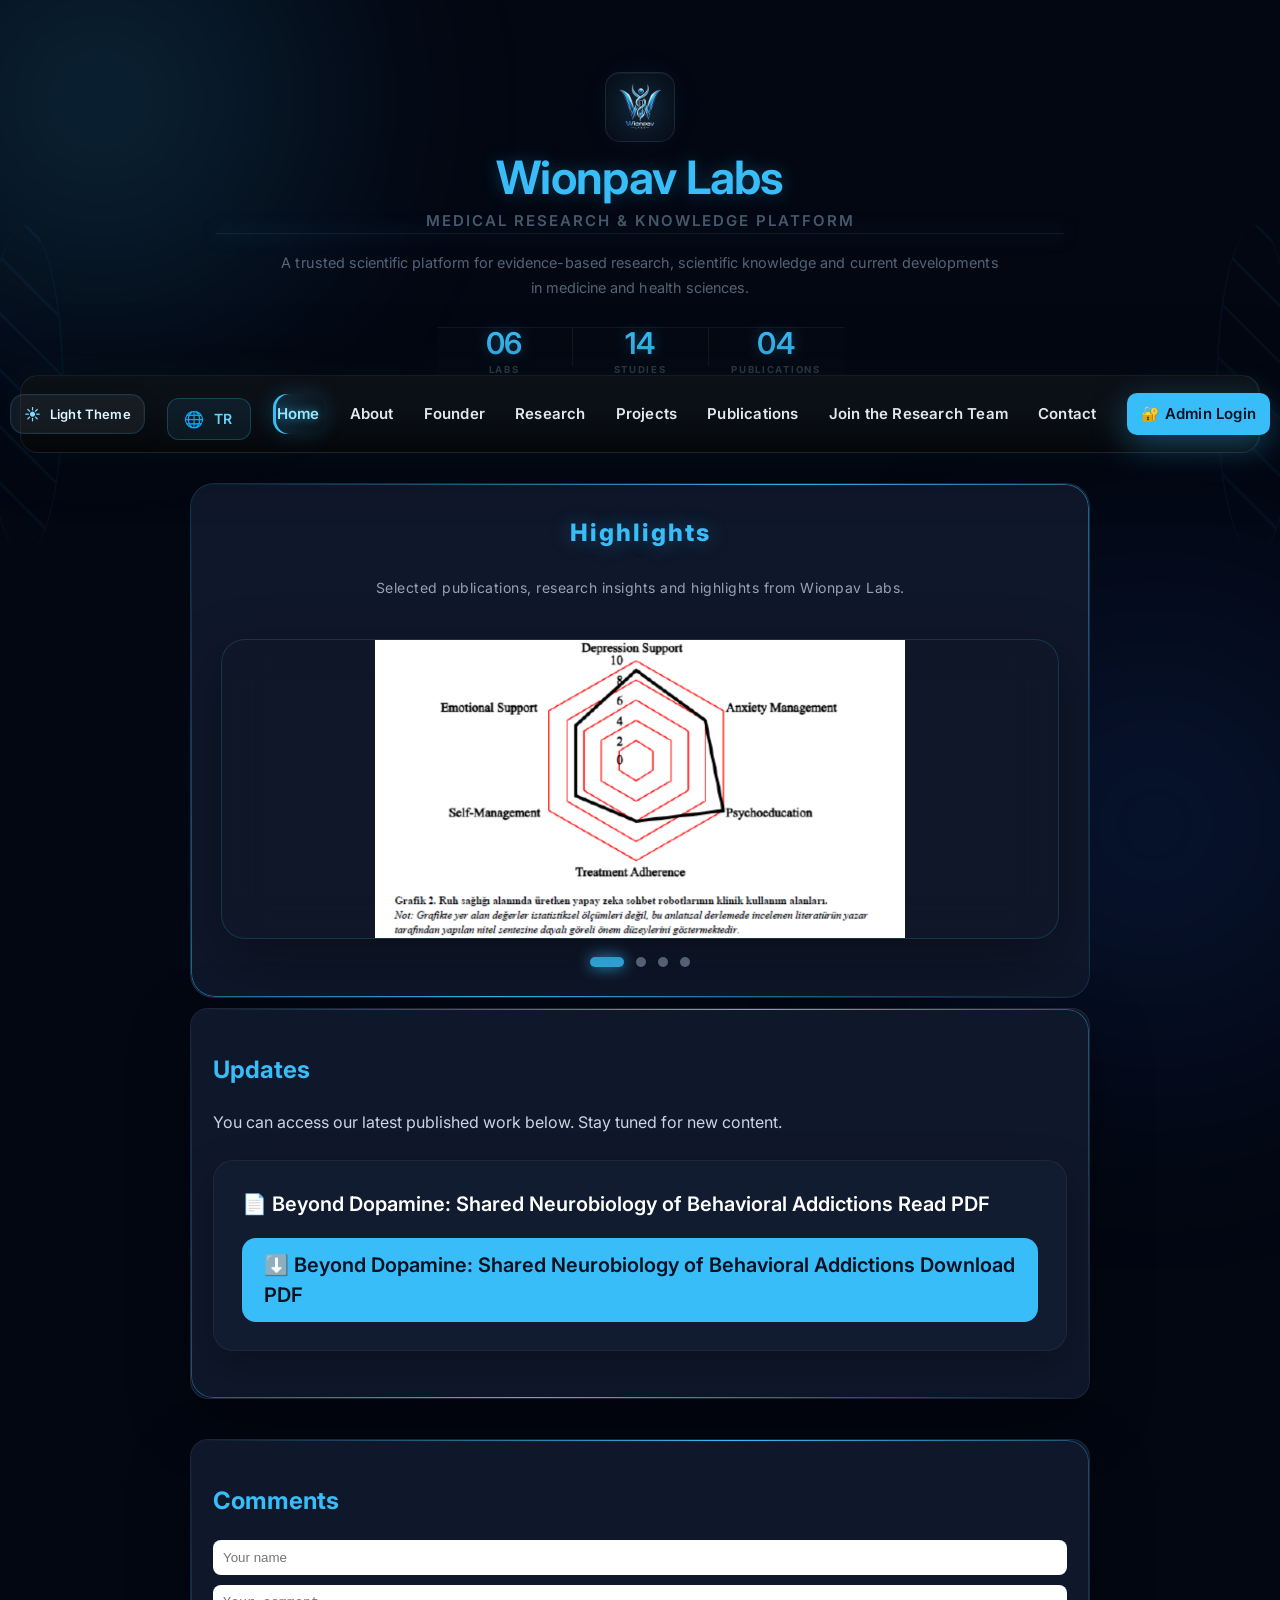
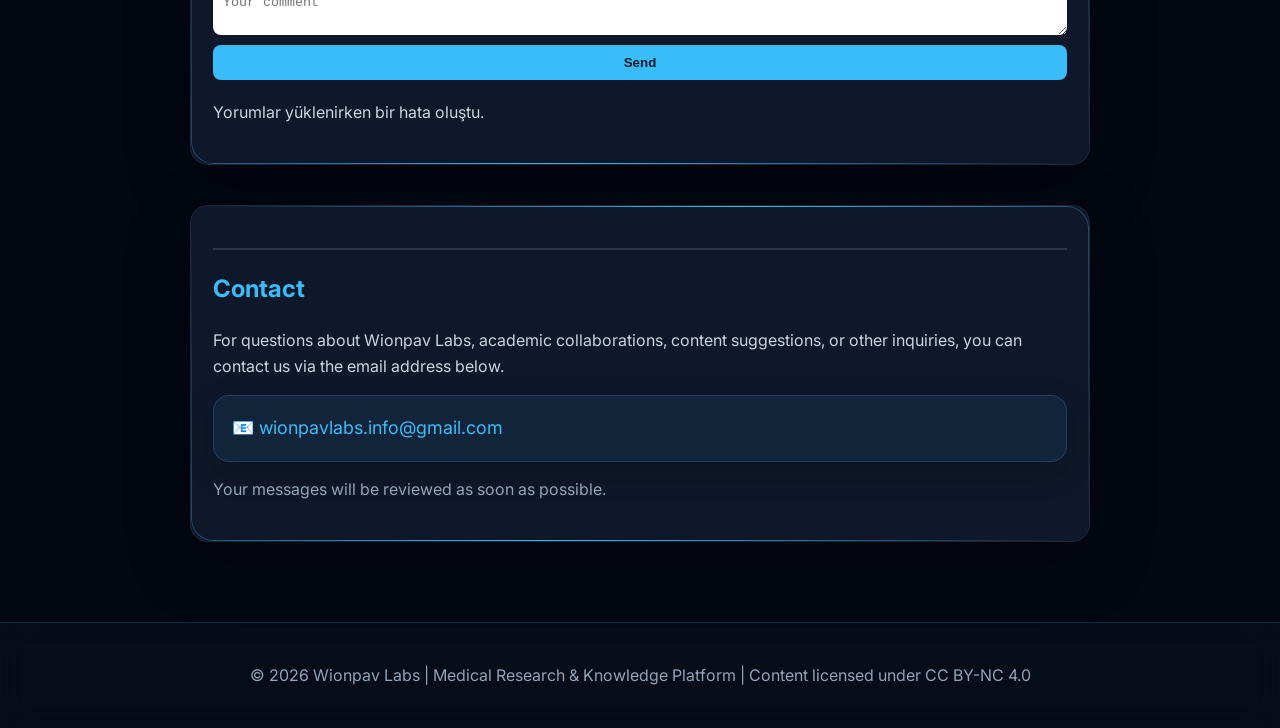
==== index.html @ 3299d47a "Update index.html" ====
<!DOCTYPE html>
<html lang="tr">
<head>
    <!-- Google tag (gtag.js) -->
<script async src="https://www.googletagmanager.com/gtag/js?id=G-VSMF2XPXTD"></script>
<script>
  window.dataLayer = window.dataLayer || [];
  function gtag(){dataLayer.push(arguments);}
  gtag('js', new Date());

  gtag('config', 'G-VSMF2XPXTD');
</script>

<meta charset="UTF-8">
    <link href="https://fonts.googleapis.com/css2?family=Inter:wght@300;400;600;800&display=swap" rel="stylesheet">
<meta name="viewport" content="width=device-width, initial-scale=1.0">
<link rel="icon" type="image/png" href="assets/logo.png">
    <!-- Google: Wionpav Labs ↔ Ali Bocakkıtay -->
<script type="application/ld+json">
{
  "@context": "https://schema.org",
  "@type": "Organization",
  "@id": "https://wionpavlabs.github.io/#organization",
  "name": "Wionpav Labs",
  "url": "https://wionpavlabs.github.io/",
  "founder": {
    "@type": "Person",
    "@id": "https://wionpavlabs.github.io/kurucu.html#ali-bocakkitay",
    "name": "Ali Bocakkıtay",
    "url": "https://wionpavlabs.github.io/kurucu.html"
  }
}
</script>
    <link rel="stylesheet" href="css/style.css">
<title>Wionpav Labs | Medical Research & Knowledge Platform</title>
    <meta name="robots" content="noimageindex">
    <meta property="og:image" content="logo.png">

<meta name="description" content="Wionpav Labs is a scientific platform focused on medicine, medical research, neuroscience, artificial intelligence, and evidence-based knowledge.">

<meta name="keywords" content="Wionpav Labs, medical research, medicine, neuroscience, artificial intelligence, scientific articles">

<meta name="author" content="Wionpav Labs">

<meta property="og:title" content="Wionpav Labs | Medical Research & Knowledge Platform">

<meta property="og:description" content="Scientific articles, medical research, neuroscience and technology content by Wionpav Labs.">

<meta property="og:type" content="website">

<meta property="og:url" content="https://wionpavlabs.github.io/">
    
<meta name="twitter:title" content="Wionpav Labs | Medical Research & Knowledge Platform">

<meta name="twitter:description" content="Medical research, science and technology platform by Wionpav Labs.">

<meta name="twitter:description" content="Medical research, science and technology platform.">


</head>
<script src="js/main.js"></script>
    <script type="module" src="js/presence.js"></script>
<body class="no-interaction-global">
    <div class="science-background">

    <div class="dna-line dna-right"></div>
    <div class="dna-line dna-left"></div>

    <div class="particle p1"></div>
    <div class="particle p2"></div>
    <div class="particle p3"></div>
    <div class="particle p4"></div>
    <div class="particle p5"></div>

</div>
<div id="background-container"></div>


<!-- <header class="hero" id="anasayfa">

    <div class="hero-overlay"></div>

    <div class="hero-text">

    </div>

</header>
    -->

<!-- 🔥 MENU -->
    <button id="menuToggle" class="menu-toggle" onclick="toggleMenu()">
        <span></span>
        <span></span>
        <span></span>
    </button>
<!-- 🔥 BRAND CARD (HEADER DIŞINDA!) -->

<!-- ========================= WIONPAV LABS INTRO ========================= --> 
    <section class="brand-intro">
<div class="brand-intro-logo-wrap">
    <img
        src="assets/logo.png"
        class="brand-intro-logo"
        alt="Wionpav Labs Logo"
    >
</div>

<h1 class="brand-intro-title">
    Wionpav Labs
</h1>

<p class="brand-intro-subtitle">
    Medical Research & Knowledge Platform
</p>

<div class="brand-intro-line"></div>

<p
    class="brand-intro-description"
    data-i18n="home.brand.description"
>
    A trusted scientific platform for evidence-based research, scientific knowledge
    and current developments in medicine and health sciences.
</p>

<div class="brand-stats">

    <div class="brand-stat">
        <strong>06</strong>
        <span data-i18n="home.brand.labs">LABS</span>
    </div>

    <div class="brand-stat-divider"></div>

    <div class="brand-stat">
        <strong>14</strong>
        <span data-i18n="home.brand.studies">STUDIES</span>
    </div>

    <div class="brand-stat-divider"></div>

    <div class="brand-stat">
        <strong>04</strong>
        <span data-i18n="home.brand.publications">PUBLICATIONS</span>
    </div>

</div>
</section>

    
<nav id="navMenu">
     <!-- THEME SWITCHER -->
<div class="drawer-topbar">

    <!-- THEME SWITCHER -->
    <button
        id="themeToggle"
        class="theme-toggle"
        type="button"
        aria-label="Tema değiştir"
        aria-pressed="false"
    >
        <span class="theme-toggle-icon">☀</span>

        <span class="theme-toggle-text">
            Light Theme
        </span>
    </button>


    <!-- LANGUAGE SWITCHER -->
    <button
        id="languageToggle"
        class="language-toggle"
        type="button"
        aria-label="Dil değiştir"
    >
        <span class="language-toggle-icon">🌐</span>

        <span class="language-toggle-text">
            TR
        </span>
    </button>

</div>
    
    <button class="menu-close" onclick="closeMenu()">✕</button>
   
 <a href="index.html" data-i18n="nav.home">Ana Sayfa</a>

<a href="hakkımızda.html" data-i18n="nav.about">Hakkımızda</a>

<a href="kurucu.html" data-i18n="nav.founder">Kurucu</a>

<a href="research.html" data-i18n="nav.research">Research</a>

<a href="projeler.html" data-i18n="nav.projects">Projeler</a>

<a href="yayinlar.html" data-i18n="nav.publications">Yayınlar</a>

<a href="katil.html" data-i18n="nav.join">
    Araştırma Ekibine Katıl
</a>

<a href="index.html#iletisim" data-i18n="nav.contact">
    İletişim
</a>

<a href="login.html" class="admin-link" data-i18n="nav.admin">
    🔐 Yönetici Girişi
</a>
</nav>
    
    <div id="menuOverlay" class="menu-overlay" onclick="closeMenu()"></div>

<!-- =========================
     ÇALIŞMALARIMIZ SLIDER
========================= -->

<section class="works-section">

    <h2 class="works-title" data-i18n="home.highlights.title">
        Highlights
    </h2>

    <p data-i18n="home.highlights.description">
        Selected publications, research insights and highlights from Wionpav Labs.
    </p>

    <div class="wion-slider">

        <div class="wion-track">

            <div class="wion-slide">
                <img src="assets/work1.png" alt="Work 1">
            </div>

            <div class="wion-slide">
                <img src="assets/work2.jpeg" alt="Work 2">
            </div>

            <div class="wion-slide">
                <img src="assets/work3.jpeg" alt="Work 3">
            </div>

            <div class="wion-slide">
                <img src="assets/work4.jpeg" alt="Work 4">
            </div>

        </div>

    </div>

    <div class="wion-dots">

        <span class="wion-dot active"></span>
        <span class="wion-dot"></span>
        <span class="wion-dot"></span>
        <span class="wion-dot"></span>

    </div>

</section>
   
<main>

<section>

<h2 data-i18n="home.updates.title">
    Güncellemeler
</h2>

<p data-i18n="home.updates.description">
    En son yayımlanan çalışmamıza aşağıdan ulaşabilirsiniz.
    Yeni içerikler için takipte kalın.👇
</p>

<div class="paper-item">

<a
    href="yazilar/Beyond Dopamine: Shared Neurobiology of Behavioral Addictions.pdf"
    target="_blank"
>
    📄 Beyond Dopamine: Shared Neurobiology of Behavioral Addictions
    <span data-i18n="home.updates.read">
        Read PDF
    </span>
</a>

<a
    class="download-btn"
    href="yazilar/Beyond Dopamine: Shared Neurobiology of Behavioral Addictions.pdf"
    download
>
    ⬇️ Beyond Dopamine: Shared Neurobiology of Behavioral Addictions
    <span data-i18n="home.updates.download">
        Download PDF
    </span>
</a>

</div>

</section>

<section id="commentsSection">

    <h2 data-i18n="home.comments.title">
        Yorumlar
    </h2>

    <div class="comment-box">

        <input
            id="name"
            placeholder="Adın"
            data-i18n-placeholder="home.comments.name"
        >

        <textarea
            id="comment"
            placeholder="Yorumun"
            data-i18n-placeholder="home.comments.comment"
        ></textarea>

        <button
            onclick="sendComment()"
            data-i18n="home.comments.send"
        >
            Gönder
        </button>

    </div>

    <div id="comments"></div>

</section>

<section id="iletisim">

<hr style="border:1px solid #2d3748; margin:20px 0;">

<h2 data-i18n="home.contact.title">
    İletişim
</h2>

<p data-i18n="home.contact.description">
    Wionpav Labs ile ilgili sorularınız, akademik iş birlikleri,
    içerik önerileri veya diğer iletişim talepleriniz için
    aşağıdaki e-posta adresi üzerinden bizimle iletişime geçebilirsiniz.
</p>

<div style="
background:rgba(56,189,248,.08);
padding:18px;
border-radius:16px;
margin-top:15px;
border:1px solid rgba(56,189,248,.2);
box-shadow:0 10px 30px rgba(0,0,0,.2);
">
    <p style="margin:0; font-size:18px;">
        📧 <a href="mailto:wionpavlabs.info@gmail.com" style="color:#38bdf8; text-decoration:none;">
        wionpavlabs.info@gmail.com
        </a>
    </p>
</div>

<p
    style="margin-top:15px; color:#94a3b8;"
    data-i18n="home.contact.response"
>
    İletileriniz en kısa sürede değerlendirilecektir.
</p>

</section>
</main>

<footer>
    © 2026 Wionpav Labs | Medical Research & Knowledge Platform | Content licensed under CC BY-NC 4.0
</footer>

<script>

// BAKIM
async function checkMaintenance() {
    try {
        const res = await fetch("maintenance.json?cache=" + Date.now());
        const data = await res.json();

        let maintenance = document.getElementById("maintenance");

        if (data.maintenance) {

            if (!maintenance) {
                maintenance = document.createElement("div");
                maintenance.id = "maintenance";

                maintenance.innerHTML = `
                    <h1>🔧 Site Bakımda</h1>
                    <p>Şu anda güncelleme yapıyoruz. Lütfen sonra tekrar gel.</p>
                `;

                document.body.appendChild(maintenance);
            }

            maintenance.style.display = "flex";
            document.body.classList.add("maintenance-active");
            document.documentElement.style.overflow = "hidden";

        } else {

            if (maintenance) {
                maintenance.remove();
            }

            document.body.classList.remove("maintenance-active");
            document.documentElement.style.overflow = "";
        }

    } catch (e) {
        console.error("Maintenance kontrolü başarısız:", e);
    }
}

checkMaintenance();
setInterval(checkMaintenance, 30000);
checkMaintenance();
setInterval(checkMaintenance,30000);

const FIREBASE_URL =
    "https://yorum-sistemimm-default-rtdb.europe-west1.firebasedatabase.app/comments.json";
const RATING_URL = "https://yorum-sistemimm-default-rtdb.europe-west1.firebasedatabase.app/ratings";
    
// Her ziyaretçiye tek seferlik kimlik oluştur
let userId = localStorage.getItem("ratingUserId");

if (!userId) {
    userId = crypto.randomUUID();
    localStorage.setItem("ratingUserId", userId);
}


// yorum gönder
async function sendComment() {

    const nameInput = document.getElementById("name");
    const commentInput = document.getElementById("comment");

    const name = nameInput.value.trim();
    const comment = commentInput.value.trim();

    if (!name || !comment) {
        alert("Lütfen adınızı ve yorumunuzu yazın.");
        return;
    }

    try {

        const response = await fetch(
            FIREBASE_URL + "?cacheBust=" + Date.now(),
            {
                method: "POST",
                headers: {
                    "Content-Type": "application/json"
                },
                body: JSON.stringify({
                    name: name,
                    comment: comment,
                    time: Date.now()
                })
            }
        );

        if (!response.ok) {
            throw new Error("Firebase yorum gönderme hatası: " + response.status);
        }

        // Önce inputları temizle
        nameInput.value = "";
        commentInput.value = "";

        // Sonra yorumları yeniden yükle
        await loadComments(true);

    } catch (error) {

        console.error("Yorum gönderme hatası:", error);

        alert("Yorum gönderilemedi. Lütfen tekrar deneyin.");
    }
}

// YORUMLARI YÜKLE

let commentsLoading = false;

async function loadComments() {

    const commentsContainer = document.getElementById("comments");

    if (!commentsContainer) {
        console.error("comments elementi bulunamadı!");
        return;
    }

    try {

        const response = await fetch(
            FIREBASE_URL + "?cacheBust=" + Date.now()
        );

        if (!response.ok) {
            throw new Error("Firebase HTTP Hatası: " + response.status);
        }

        const data = await response.json();

        console.log("FIREBASE'DEN GELEN VERİ:", data);

        commentsContainer.innerHTML = "";

        if (!data || typeof data !== "object") {
            commentsContainer.innerHTML =
                "<p>Henüz yorum yapılmamış.</p>";
            return;
        }

        const comments = Object.values(data)
            .filter(item => item && (item.name || item.comment))
            .sort((a, b) => (b.time || 0) - (a.time || 0));

        console.log("GÖSTERİLECEK YORUMLAR:", comments);

        if (comments.length === 0) {
            commentsContainer.innerHTML =
                "<p>Henüz yorum yapılmamış.</p>";
            return;
        }

        comments.forEach(item => {

            const comment = document.createElement("div");
            comment.className = "comment";

            const name = document.createElement("b");
            name.textContent = item.name || "Anonim";

            const text = document.createElement("p");
            text.textContent = item.comment || "";

            comment.appendChild(name);
            comment.appendChild(text);

            commentsContainer.appendChild(comment);

        });

    } catch (error) {

        console.error("YORUMLAR YÜKLENEMEDİ:", error);

        commentsContainer.innerHTML =
            "<p>Yorumlar yüklenirken bir hata oluştu.</p>";
    }
}
    document.addEventListener("DOMContentLoaded", () => {
    loadComments();
});





// silme (SADECE SENİN LINKLE)
function deleteComment(key){
    fetch(FIREBASE_URL.replace(".json","") + "/" + key + ".json", {
        method: "DELETE"
    }).then(loadComments);
}

const sections = document.querySelectorAll("section[id]");
const navLinks = document.querySelectorAll("nav a");
/*
function toggleMenu(){

    document.getElementById("navMenu").classList.add("active");

    document.getElementById("menuOverlay").classList.add("active");

}

function closeMenu(){

    document.getElementById("navMenu").classList.remove("active");

    document.getElementById("menuOverlay").classList.remove("active");

}
    document.querySelectorAll("#navMenu a").forEach(link=>{

    link.addEventListener("click",()=>{

        closeMenu();

    });

});
function setActiveMenu() {
    let current = "";

    sections.forEach(section => {
        const rect = section.getBoundingClientRect();

        // ekranın ortasına en yakın bölüm
        if (rect.top <= window.innerHeight / 2 && rect.bottom >= window.innerHeight / 2) {
            current = section.id;
        }
    });

    navLinks.forEach(link => {
        link.classList.remove("active");

        if (link.getAttribute("href") === "#" + current) {
            link.classList.add("active");
        }
    });
}

window.addEventListener("scroll", setActiveMenu);
window.addEventListener("load", setActiveMenu);
*/
async function rate(article, stars) {

    const url = `${RATING_URL}/${article}/${userId}.json`;

    // Daha önce oy vermiş mi?
    const response = await fetch(url);
    const existingVote = await response.json();

    if (existingVote) {
        alert("Bu makaleye daha önce oy verdiniz.");
        return;
    }

    // Firebase'e kaydet
    await fetch(url, {
    method: "PUT",
    headers: {
        "Content-Type": "application/json"
    },
    body: JSON.stringify({
        article: article,
        rating: stars,
        time: Date.now()
    })
});

    // Görünümü güncelle
    const box = document.querySelector(`[data-article="${article}"]`);
    const starsEl = box.querySelectorAll("span");

    starsEl.forEach((star,index)=>{
        if(index < stars){
            star.classList.add("selected");
            star.textContent="★";
        }
    });

    box.classList.add("locked");

    alert("⭐ Teşekkür ederiz! Oyunuz kaydedildi.");
}

async function loadRatings(){

    document.querySelectorAll(".rating").forEach(async box=>{

        const article = box.dataset.article;

        const res = await fetch(`${RATING_URL}/${article}/${userId}.json`);
        const vote = await res.json();

        if(!vote) return;

        const stars = box.querySelectorAll("span");

        stars.forEach((star,index)=>{

            if(index < vote.rating){
                star.textContent="★";
                star.classList.add("selected");
            }

        });

        box.classList.add("locked");

    });

}
loadRatings();
const revealSections = document.querySelectorAll(
    "section:not(#commentsSection)"
);
const observer = new IntersectionObserver((entries)=>{

    entries.forEach(entry=>{

        if(entry.isIntersecting){

            entry.target.classList.add("show");

        }

    });

},{
    threshold:0.15
});


revealSections.forEach(section=>{

    section.classList.add("reveal");

    observer.observe(section);

});
</script>
<div id="imageViewer" class="image-viewer">
    <button class="viewer-close" type="button">&times;</button>
    <img id="viewerImg" src="">
</div>

<script>
/* ===========================
   PREMIUM IMAGE VIEWER
=========================== */

const viewer = document.getElementById("imageViewer");
const viewerImg = document.getElementById("viewerImg");
const closeBtn = document.querySelector(".viewer-close");

let currentImage = 0;

const sliderImages = Array.from(document.querySelectorAll(".wion-slide img"));

document.querySelectorAll(".wion-slide img").forEach((img,index)=>{

    img.addEventListener("click",()=>{

        currentImage = index;

        viewer.classList.add("active");
        viewerImg.src = img.src;

    });

});

let startX = 0;

viewer.addEventListener("touchstart",(e)=>{

    startX = e.touches[0].clientX;

});


viewer.addEventListener("touchend",(e)=>{

    let endX = e.changedTouches[0].clientX;

    let diff = startX - endX;


    if(Math.abs(diff) < 50) return;


    if(diff > 0){

        // sola kaydır = sonraki
        currentImage++;

        if(currentImage >= sliderImages.length){
            currentImage = 0;
        }

    }else{

        // sağa kaydır = önceki
        currentImage--;

        if(currentImage < 0){
            currentImage = sliderImages.length - 1;
        }

    }


    viewerImg.src = sliderImages[currentImage].src;

});
   
</script>



    
</body>
</html>
---- css/style.css ----
/* =====================================
   WIONPAV LABS - MAIN STYLE
   Bölüm 1
===================================== */


/* GENEL */

html{
    scroll-behavior:smooth;
}


html, body{
    margin:0;
    padding:0;
    width:100%;
    overflow-x:hidden;
}


body{

    font-family:'Inter',sans-serif;

    color:#e2e8f0;

    line-height:1.6;


    background:
    radial-gradient(
        circle at top,
        #14365f 0%,
        #0b2342 28%,
        #071322 55%,
        #040812 100%
    );

    background-attachment:fixed;

}


/* ARKA PLAN GLOW */

body::before{

    content:"";

    position:fixed;

    top:-250px;
    left:-250px;

    width:700px;
    height:700px;

    border-radius:50%;


    background:
    radial-gradient(
        circle,
        rgba(56,189,248,.18) 0%,
        rgba(56,189,248,.08) 35%,
        transparent 70%
    );


    filter:blur(70px);

    z-index:1;

    pointer-events:none;

}



body::after{

    content:"";

    position:fixed;


    bottom:-300px;
    right:-250px;


    width:750px;
    height:750px;


    border-radius:50%;


    background:
    radial-gradient(
        circle,
        rgba(37,99,235,.16) 0%,
        rgba(37,99,235,.07) 35%,
        transparent 70%
    );


    filter:blur(80px);

    z-index:-1;

    pointer-events:none;

}



/* HERO */

header{

    padding:60px 20px;

    text-align:center;

    background:#111827;

}



.hero{

    position:relative;

    min-height:auto;

    padding:90px 20px 25px;

    display:flex;

    justify-content:center;

    align-items:center;

    overflow:visible;

    background:
    radial-gradient(
        circle at top,
        #163a67 0%,
        #0b2342 35%,
        #071322 70%,
        #050b16 100%
    );

}



.hero::after{


    content:"";


    position:absolute;


    left:0;

    bottom:0;


    width:100%;


    height:180px;


    background:
    linear-gradient(
        to bottom,
        transparent,
        #111827 90%
    );


    pointer-events:none;

}



.hero-text{


    text-align:center;


    z-index:10;


    transform:translateY(-20px);


}



.hero-subtitle{


    font-size:22px;

    color:#9db2c8;

    letter-spacing:3px;

    text-transform:uppercase;

}




.hero-line{


    width:380px;

    height:3px;


    background:
    linear-gradient(
        90deg,
        transparent,
        #38bdf8,
        white,
        #38bdf8,
        transparent
    );


    box-shadow:0 0 35px #38bdf8;


}




/* LOGO */


.logo-box{

    display:inline-block;

}



.wionpav-logo{


    width:720px;


    max-width:92%;


    display:block;



    filter:


    drop-shadow(
        0 0 25px rgba(56,189,248,.35)
    )


    drop-shadow(
        0 0 60px rgba(56,189,248,.15)
    );


    transition:1s ease;


}



.wionpav-logo:hover{


    transform:scale(1.04);


    filter:


    drop-shadow(
        0 0 35px rgba(56,189,248,.6)
    )


    drop-shadow(
        0 0 90px rgba(56,189,248,.25)
    );


}




/* NAVBAR */


nav{

    display:flex;
    justify-content:center;
    align-items:center;
    gap:25px;

    position:sticky;
    top:15px;

    width:fit-content;

    margin:auto;

    padding:16px 38px;

    border-radius:22px;

    background:rgba(17,24,39,.35);

    backdrop-filter:blur(25px) saturate(160%);

    border:1px solid rgba(255,255,255,.08);

    box-shadow:0 15px 40px rgba(0,0,0,.35);

    z-index:999;

}

nav.active{
    left:0 !important;
}

    margin:auto;



    padding:16px 38px;



    border-radius:22px;



    background:
    rgba(17,24,39,.35);



    backdrop-filter:
    blur(25px)
    saturate(160%);



    border:
    1px solid rgba(255,255,255,.08);



    box-shadow:
    0 15px 40px rgba(0,0,0,.35);



    z-index:999;


}



nav a{


    color:#e2e8f0;


    text-decoration:none;


    position:relative;


    transition:.3s ease;


}



nav a::after{


    content:"";


    position:absolute;


    left:50%;


    bottom:-8px;



    width:0;


    height:2px;



    background:#38bdf8;


    transform:translateX(-50%);



    box-shadow:0 0 10px #38bdf8;


    transition:.35s ease;


}



nav a:hover::after{


    width:100%;


}


nav a:hover{


    color:#38bdf8;


    transform:translateY(-2px);


}



nav a.active{


    color:#38bdf8;


    font-weight:bold;


    border-bottom:2px solid #38bdf8;


    padding-bottom:2px;

}



.admin-link{


    background:#38bdf8;


    color:#071322 !important;


    padding:10px 18px;


    border-radius:10px;


    font-weight:bold;


    margin-left:25px;


    transition:.3s;


}



.admin-link:hover{


    background:#67d3ff;


}
/* =====================================
   WIONPAV LABS - MAIN STYLE
   Bölüm 2
===================================== */


/* ANA ALAN */


main{


    max-width:900px;


    margin:-30px auto 40px;


    padding:0 20px;


    position:relative;


    z-index:20;


}



/* GLASS SECTION */


section{


    margin-bottom:40px;


    padding:30px;



    background:
    rgba(17,24,39,.72);



    backdrop-filter:
    blur(20px);



    border:
    1px solid rgba(255,255,255,.06);



    border-radius:22px;



    box-shadow:


    0 20px 60px rgba(0,0,0,.35);



    transition:.35s;


    position:relative;
z-index:1;
    overflow:hidden;


}



section:hover{

    transform:translateY(-6px);

    border-color:#38bdf8;

    box-shadow:
    0 0 25px rgba(56,189,248,.25),
    0 0 70px rgba(56,189,248,.18),
    0 25px 80px rgba(56,189,248,.15);

}



section::before{


    content:"";


    position:absolute;
z-index:-1;

    inset:0;


    border-radius:22px;


    padding:1px;



    background:
    linear-gradient(
        120deg,
        transparent,
        #38bdf8,
        transparent
    );


    -webkit-mask:
    linear-gradient(#000 0 0) content-box,
    linear-gradient(#000 0 0);


    -webkit-mask-composite:xor;


    mask-composite:exclude;


}



h2{


    color:#38bdf8;

}




/* FOUNDER */


.founder-card{


    display:flex;


    align-items:center;


    gap:30px;


    margin-bottom:25px;


    padding:25px;


    border-radius:20px;



    background:
    rgba(255,255,255,.03);



    border:
    1px solid rgba(56,189,248,.12);



    box-shadow:


    0 15px 40px rgba(0,0,0,.25);



    transition:.35s ease;


}



.founder-card:hover{


    transform:translateY(-5px);



    border-color:
    rgba(56,189,248,.35);



    box-shadow:


    0 25px 60px rgba(56,189,248,.15);


}



.founder-photo{


    width:160px;


    height:160px;


    border-radius:50%;


    object-fit:cover;


    object-position:50% 18%;



    border:
    3px solid rgba(56,189,248,.8);



    box-shadow:


    0 0 20px rgba(56,189,248,.35),


    0 0 50px rgba(56,189,248,.15);



    transition:.4s ease;


}



.founder-photo:hover{


    transform:scale(1.08);


}





.founder-info h3{


    margin:0;


    font-size:24px;


    color:#38bdf8;


}




/* PDF KARTLARI */


.paper-item{


    position:relative;


    overflow:hidden;


    background:


    linear-gradient(
        145deg,
        rgba(255,255,255,.08),
        rgba(31,41,55,.65)
    );


    border:
    1px solid rgba(56,189,248,.18);



    border-radius:20px;


    padding:28px;


    margin:25px 0;



    transition:.4s ease;



    box-shadow:


    0 15px 40px rgba(0,0,0,.28);


}



.paper-item:hover{

    transform:translateY(-8px);

    border-color:#38bdf8;

    box-shadow:
        0 0 25px rgba(56,189,248,.35),
        0 0 60px rgba(56,189,248,.25),
        0 25px 80px rgba(56,189,248,.20);

}




.paper-item a{


    color:white;


    text-decoration:none;


    font-size:20px;


    font-weight:600;


}



.paper-item a:hover{


    color:#67d3ff;


}




.download-btn{


    display:inline-flex;


    align-items:center;


    justify-content:center;


    gap:8px;



    margin-top:18px;



    padding:12px 22px;



    background:


    linear-gradient(
        135deg,
        #38bdf8,
        #67d3ff
    );



    color:#071322 !important;


    border-radius:14px;



    font-weight:700;



    box-shadow:


    0 10px 25px rgba(56,189,248,.25);



    transition:.35s ease;


}



.download-btn:hover{


    transform:
    translateY(-5px)
    scale(1.03);



}



/* YORUM SISTEMI */


.comment-box{


    display:flex;


    flex-direction:column;


    gap:10px;


    margin-bottom:20px;


}




.comment-box input,
.comment-box textarea{


    padding:10px;


    border-radius:8px;


    border:none;


    outline:none;


}



.comment-box button{


    padding:10px;


    border:none;


    border-radius:8px;



    background:#38bdf8;


    color:#0f172a;



    font-weight:bold;


    cursor:pointer;


}




.comment{


    background:#1f2937;


    padding:10px;


    border-radius:8px;


    margin-bottom:10px;


}



.comment b{


    color:#38bdf8;


}




/* FOOTER */


footer{


    margin-top:auto !important;


    padding:40px 20px;


    text-align:center;


    color:#94a3b8;



    border-top:
    1px solid rgba(56,189,248,.15);



    background:
    rgba(17,24,39,.35);



    backdrop-filter:
    blur(15px);


}



/* MAINTENANCE */


#maintenance{


    position:fixed;


    inset:0;


    width:100vw;


    height:100vh;


    display:none;


    background:#0f172a;


    color:white;


    z-index:999999;


    justify-content:center;


    align-items:center;


    flex-direction:column;


    text-align:center;


    overflow:hidden;


}


body.maintenance-active{


    overflow:hidden !important;


    height:100vh;


    width:100%;


}



/* SECTION ANIMATION */


section.reveal{


    opacity:0;


    transform:translateY(40px);


    transition:


    opacity .8s ease,


    transform .8s ease;


}



section.reveal.show{


    opacity:1;


    transform:translateY(0);


}
/* =====================================
   WIONPAV LABS - MAIN STYLE
   Bölüm 3
===================================== */


/* SCROLL OKU */


.scroll-arrow{


    display:inline-block;


    margin-top:35px;


    font-size:55px;


    color:#38bdf8;



    text-decoration:none;



    animation:
    float 1.8s infinite,
    pulseGlow 2s infinite;



    text-shadow:


    0 0 15px #38bdf8,


    0 0 35px rgba(56,189,248,.5);


    transition:.3s;


}




.scroll-arrow:hover{


    color:white;


    transform:scale(1.15);


}



@keyframes pulseGlow{


    0%,100%{

        opacity:1;

    }


    50%{

        opacity:.65;

    }

}




@keyframes float{


    0%{

        transform:translateY(0);

    }


    50%{

        transform:translateY(10px);

    }


    100%{

        transform:translateY(0);

    }

}




/* HERO ANIMASYON */


.hero-text{


    opacity:0;


    transform:translateY(40px);


    animation:
    fadeUp 1.2s ease forwards;


}




@keyframes fadeUp{


    to{


        opacity:1;


        transform:translateY(0);


    }


}




/* RATING */


.rating{


    margin-top:10px;


    font-size:28px;


}




.rating span{


    cursor:pointer;


    color:#888;


    transition:.2s;


    margin-right:4px;


}



.rating span:hover{


    color:gold;


}




.rating span.selected{


    color:gold;


}



.rating.locked span{


    cursor:default;


}





/* BILIMSEL ARKA PLAN */


.science-background{


    position:fixed;


    inset:0;


    overflow:hidden;


    pointer-events:none;


    z-index:0;


}




/* DNA */


.dna-line{


    position:absolute;


    width:120px;


    height:520px;


    opacity:.08;



    background:


    repeating-linear-gradient(


        45deg,


        transparent 0 18px,


        #38bdf8 19px 21px,


        transparent 22px 40px


    );



    border-left:2px solid #38bdf8;


    border-right:2px solid #38bdf8;



    border-radius:50%;



    animation:
    dnaMove 18s ease-in-out infinite;


}



.dna-right{


    right:12%;


    top:15%;


}



.dna-left{


    left:12%;


    top:15%;


    animation-delay:2s;


}




@keyframes dnaMove{


    0%,100%{

        transform:translateY(0);

    }


    50%{

        transform:translateY(-40px);

    }

}





/* PARÇACIKLAR */


.particle{


    position:absolute;


    width:8px;


    height:8px;


    background:#38bdf8;


    border-radius:50%;



    opacity:.25;



    box-shadow:


    0 0 15px #38bdf8;



    animation:
    floatParticle 12s infinite ease-in-out;


}



.p1{

    top:20%;

    left:15%;

}


.p2{

    top:65%;

    left:25%;

    animation-delay:3s;

}



.p3{

    top:35%;

    right:25%;

    animation-delay:5s;

}




.p4{

    bottom:20%;

    right:15%;

    animation-delay:2s;

}




.p5{

    top:75%;

    left:70%;

    animation-delay:7s;

}




@keyframes floatParticle{


    0%{


        transform:translateY(0);


        opacity:.15;


    }


    50%{


        transform:translateY(-40px);


        opacity:.35;


    }


    100%{


        transform:translateY(0);


        opacity:.15;


    }


}






/* MOBIL MENU */

.menu-toggle{
    position:fixed;
    top:75px;
    left:15px;
    z-index:9999;
}



/* MOBIL TASARIM */


@media(max-width:768px){

    .hero{
        min-height:auto;
        padding:75px 15px 15px;
    }

    .wionpav-logo{
        width:100vw;
        max-width:490px;
    }

    /* diğer mobil kodlar */
}



.wionpav-logo{


    width:100vw;


    max-width:490px;


}




.hero-text{


    width:100%;


    display:flex;


    flex-direction:column;


    align-items:center;


    justify-content:center;


    text-align:center;


    transform:translateY(-10px);


}



.hero-subtitle{


    font-size:13px;


}



.hero-line{


    width:220px;


}




.scroll-arrow{


    font-size:42px;


}








.menu-toggle{


    display:flex;


}



.admin-link{


    width:220px;


    text-align:center;


    margin-left:0;


    margin-top:15px;


}



.founder-card{


    flex-direction:column;


    text-align:center;


}



section{


    padding:22px;


    border-radius:18px;


}



.dna-line{


    width:75px;


    height:330px;


    opacity:.05;


    top:25%;


}



.dna-right{

    right:-15px;

}



.dna-left{

    left:-15px;

}



.particle{


    display:none;

}



}



.menu-toggle{
    position:fixed;

    top:15px;
    left:15px;

    width:42px;
    height:42px;

    display:none;

    align-items:center;
    justify-content:center;

    z-index:99999;

    cursor:pointer;
}


.hamburger-icon{

    display:flex;

    flex-direction:column;

    align-items:center;

    justify-content:center;

    gap:5px;

    width:20px;
    height:20px;

}


.hamburger-icon i{

    width:20px;
    height:2px;

    background:#38bdf8;

    border-radius:5px;

    box-shadow:0 0 8px #38bdf8;

}


@media(max-width:768px){

    .menu-toggle{

        display:flex;

    }

}


@media(max-width:768px){

    main{
        padding:70px 15px 0;
    }


    section{

        padding:18px;

        border-radius:18px;

    }


    .paper-item{

        padding:18px;

        margin:18px 0;

        border-radius:16px;

    }


    .paper-item a{

        font-size:16px;

        line-height:1.5;

    }

}
@media(max-width:768px){

    main{
        padding-top:82px;
    }

}

body{
    min-height:100vh;
    display:flex;
    flex-direction:column;
}

main{
    flex:1;
}

.super-box{
    position:relative;
    padding:45px;
    border-radius:26px;

    background:
    linear-gradient(
        145deg,
        rgba(255,255,255,.08),
        rgba(17,24,39,.8)
    );

    border:1px solid rgba(56,189,248,.18);

    backdrop-filter:blur(22px);

    box-shadow:
    0 25px 70px rgba(0,0,0,.45);

    transition:.4s ease;
}


.super-box::before{
    content:"";
    position:absolute;
    inset:0;

    border-radius:26px;
    padding:1px;

    background:
    linear-gradient(
        120deg,
        transparent,
        #38bdf8,
        transparent
    );

    -webkit-mask:
    linear-gradient(#000 0 0) content-box,
    linear-gradient(#000 0 0);

    -webkit-mask-composite:xor;
    mask-composite:exclude;
}


.super-box:hover{

    transform:translateY(-8px);

    box-shadow:
    0 35px 90px rgba(56,189,248,.20);
}

.vision-box{
    width:100%;
    max-width:900px;
    box-sizing:border-box;
    overflow:hidden;
 margin:40px auto;

}


.vision-box p,
.vision-box h2{
    overflow-wrap:break-word;
    word-wrap:break-word;
}


@media(max-width:768px){

    .vision-box{
        padding:20px;
        border-radius:18px;
        margin:60px 15px 40px;
        width:calc(100% - 30px);
    }

}

    .vision-box h2{
        font-size:24px;
    }

    .vision-box p{
        font-size:15px;
        line-height:1.6;
    }




/* =========================
   OFF CANVAS MENU
========================= */

.menu-toggle{
    position:fixed;
    top:18px;
    left:18px;

    display:flex;
    align-items:center;
    gap:12px;

    z-index:3001;
}

.hamburger-icon{
    display:flex;
    flex-direction:column;
    gap:6px;
}

.hamburger-icon i{
    width:24px;
    height:2px;
    background:#38bdf8;
    display:block;
    transition:.3s;
}

/* MENU */

#navMenu{

    position:fixed;

    top:0;
    left:-300px;

    width:280px;
    height:100vh;

    background:#071322;

    display:flex;
    flex-direction:column;

    padding:25px 22px;

    box-sizing:border-box;

    transition:.35s ease;

    z-index:3002;

    overflow-y:auto;
}

#navMenu.active{
    left:0;
}

#navMenu a{

    color:white;

    text-decoration:none;

    font-size:16px;

    padding:8px 0;

    width:100%;

    border-bottom:1px solid rgba(255,255,255,.08);

    transition:.3s ease;
}


#navMenu a:hover{

    color:#38bdf8;

    padding-left:8px;

}

#navMenu .admin-link{

    margin-top:25px;

    width:100%;

    text-align:center;

    border-radius:12px;
}
 
/* VİZYON PREMIUM HOVER */
.vision-box:hover{

    transform:translateY(-8px);

    border-color:#38bdf8;

    box-shadow:
    0 0 25px rgba(56,189,248,.35),
    0 0 60px rgba(56,189,248,.25),
    0 25px 80px rgba(56,189,248,.20);

}
.vision-box{
    transition:.4s ease;
}

.menu-overlay{
    position:fixed;
    inset:0;
    background:rgba(0,0,0,.45);
    opacity:0;
    visibility:hidden;
    transition:.3s;
    z-index:3000;
}

.menu-overlay.active{
    opacity:1;
    visibility:visible;
}
.mobile-menu{
    padding-top:20px;
}

.menu-close{
    top:25px;
}
.menu-close{
    align-self:flex-end;
    width:40px;
    height:40px;
    border:none;
    border-radius:50%;
    background:#38bdf8;
    color:#071322;
    font-size:22px;
    font-weight:bold;
    cursor:pointer;
    margin-bottom:25px;
}
.mobile-header{
    display:none;
}

@media(max-width:768px){
  
    nav{

        position:fixed !important;

        top:0 !important;
        left:-300px !important;

        width:280px !important;
        height:100vh !important;

        display:flex !important;

        flex-direction:column !important;

        justify-content:flex-start !important;

        align-items:flex-start !important;

        padding:30px 25px !important;

        margin:0 !important;

        border-radius:0 !important;

        background:#071322 !important;

        transition:.35s ease !important;

        z-index:3002 !important;

    }


    nav.active{

        left:0 !important;

    }


}
/* AKTİF MENÜ ÖĞESİ */

#navMenu a.active-menu{

    color:#38bdf8;

    font-weight:700;

    padding-left:10px;

    border-left:3px solid #38bdf8;

    text-shadow:
    0 0 10px rgba(56,189,248,.7);

}
/* =========================
   TOP BAR
========================= */

.topbar{

    position:fixed;

    top:0;
    left:0;

    width:100%;
    height:70px;

    display:flex;
    align-items:center;

    padding:0 18px;

    box-sizing:border-box;

    background:rgba(7,19,34,.92);

    backdrop-filter:blur(18px);

    border-bottom:1px solid rgba(56,189,248,.12);

    z-index:4000;
}

.topbar-brand{

    display:flex;

    align-items:center;

    gap:12px;

    margin-left:65px;

    text-decoration:none;

    color:#f8fafc;

    font-size:23px;

    font-weight:800;

 letter-spacing:.6px;

    text-shadow:
        0 0 10px rgba(56,189,248,.25);
}

.topbar-brand img{

    width:38px;
    height:38px;

    object-fit:contain;
}
@media(max-width:768px){

    .topbar{

        height:56px;

        padding:0 15px;

    }

    .topbar-brand{

        margin-left:55px;

        font-size:20px;

    }

    .topbar-brand img{

        width:36px;
        height:36px;

    }

    .hero{

        padding-top:60px;

    }

}


/* ===================================
   WION PREMIUM SLIDER
=================================== */

.works-section{
    margin:50px auto;
    max-width:1300px;
    background:none;
    border:none;
    box-shadow:none;
    text-align:center;
}

.works-title{
    font-size:34px;
    margin-bottom:25px;
    color:#38bdf8;
    text-shadow:0 0 20px rgba(56,189,248,.35);
}

.wion-slider{
    width:100%;
    aspect-ratio:16/9;
    overflow:hidden;
    border-radius:24px;

    background:rgba(17,24,39,.55);
    border:1px solid rgba(56,189,248,.18);

    backdrop-filter:blur(20px);

    box-shadow:
        0 20px 60px rgba(0,0,0,.35);

    transition:.35s ease;
}

.wion-slider:hover{
    transform:translateY(-5px);

    border-color:#38bdf8;

    box-shadow:
        0 0 25px rgba(56,189,248,.30),
        0 0 60px rgba(56,189,248,.20),
        0 25px 80px rgba(56,189,248,.18);
}

.wion-track{
    display:flex;
    height:100%;
    transition:transform .5s ease;
}

.wion-slide{
    min-width:100%;
    height:100%;
}

.wion-slide img{
    width:100%;
    height:100%;
    display:block;

    object-fit:cover;
    object-position:center;

    cursor:pointer;
}

.wion-dots{
    margin-top:18px;
    display:flex;
    justify-content:center;
    gap:12px;
}

.wion-dot{
    width:10px;
    height:10px;
    border-radius:50%;
    background:#64748b;
    cursor:pointer;
    transition:.35s;
}

.wion-dot.active{
    width:34px;
    border-radius:20px;
    background:#38bdf8;
    box-shadow:0 0 15px #38bdf8;
}

/* Görsel görüntüleyici */

.image-viewer{
    position:fixed;
    inset:0;

    display:flex;
    justify-content:center;
    align-items:center;

    background:rgba(3,8,18,.95);

    backdrop-filter:blur(12px);

    opacity:0;
    visibility:hidden;

    transition:.35s ease;

    z-index:99999;
}

.image-viewer.active{
    opacity:1;
    visibility:visible;
}

.image-viewer img{

    max-width:92%;
    max-height:92%;

    object-fit:contain;

    border-radius:22px;

    border:1px solid rgba(56,189,248,.25);

    box-shadow:
        0 0 35px rgba(56,189,248,.35),
        0 25px 90px rgba(0,0,0,.65);

    transform:scale(.88);

    transition:.35s ease;
}

.image-viewer.active img{
    transform:scale(1);
}

.viewer-close{

    position:absolute;

    top:20px;
    right:25px;

    width:48px;
    height:48px;

    display:flex;
    justify-content:center;
    align-items:center;

    border-radius:50%;

    background:rgba(255,255,255,.08);

    backdrop-filter:blur(10px);

    color:white;

    font-size:32px;

    cursor:pointer;

    transition:.25s;
}

.viewer-close:hover{

    background:#38bdf8;

    color:#071322;

    transform:rotate(90deg);
}

/* Mobil */

@media(max-width:768px){

    .works-section{
        margin:35px 15px;
    }

    .works-title{
        font-size:21px;
    }

    .wion-slider{
        border-radius:18px;
    }

}
.viewer-close{
    position:absolute;
    top:20px;
    right:25px;
    z-index:999999;
    cursor:pointer;
    background:none;
    border:none;
    color:white;
    font-size:40px;
}

.works-title{
    font-size:24px;
    font-weight:800;
    letter-spacing:2px;
    color:#38bdf8;
    text-align:center;
  font-family:'Inter', sans-serif;

    text-shadow:
    0 0 20px rgba(56,189,248,.35);
}

.works-section > p{
    text-align:center;
    color:#94a3b8;
    font-size:14px;
    max-width:650px;
    margin:15px auto 40px;
    letter-spacing:.5px;
}

.top-header{

position:fixed;
top:0;
left:0;

width:100%;
height:74px;

display:flex;
align-items:center;

padding:12px 18px;

box-sizing:border-box;

background:rgba(5,10,25,.55);

backdrop-filter:blur(25px);

border-bottom:1px solid rgba(56,189,248,.08);

z-index:99999;

transition:.45s;

}



.menu-btn span{

height:2px;

background:#38bdf8;

border-radius:10px;

box-shadow:0 0 8px #38bdf8;

transition:.3s;

}




.brand-card:hover::before{

left:120%;

}

.brand-card:hover{

border-color:#38bdf8;

box-shadow:

0 0 25px rgba(56,189,248,.35),

0 0 70px rgba(56,189,248,.22);

}



.brand-card:hover::after{

opacity:1;

}

.brand-logo{

width:52px;
height:52px;

object-fit:contain;

margin-right:14px;

filter:drop-shadow(0 0 10px rgba(56,189,248,.5));

}

.brand-text h1{

margin:0;

font-size:22px;

font-weight:800;

color:white;

}

.brand-text p{

margin-top:2px;

font-size:11px;

letter-spacing:3px;

text-transform:uppercase;

color:#9fc8ff;

}

@keyframes floatCard{

0%,100%{

transform:translateY(0);

}

50%{

transform:translateY(-2px);

}

}

@media(max-width:768px){

.top-header{

height:62px;

padding:10px;

}


.brand-logo{

width:44px;
height:44px;

}

.brand-text h1{

font-size:17px;

}

.brand-text p{

font-size:9px;

letter-spacing:2px;

}

}


.top-header{

display:flex;

align-items:center;

padding:0 18px;

height:74px;

}




.brand-logo{

display:block;

}

.brand-text{

display:flex;

flex-direction:column;

justify-content:center;

}



/* ==========================================================
   WIONPAV LABS PREMIUM HEADER CLEAN VERSION
========================================================== */


/* HEADER */

.top-header{

    position:fixed;

    top:14px;
    left:0;
    width:100%;

    display:flex;
    justify-content:center;
    align-items:center;

    z-index:99999;

    pointer-events:none;

}



/* MENU BUTTON */





.menu-btn span{

    width:22px;
    height:2px;

    border-radius:50px;

    background:#59c9ff;

    box-shadow:
    0 0 10px rgba(56,189,248,.7);

    transition:.35s;

}



.menu-btn:hover span{

    box-shadow:
    0 0 18px #38bdf8;

}



/* BRAND CARD */

.brand-card{

    position:relative;

    display:flex;

    align-items:center;

    padding:12px 22px;

    border-radius:22px;

    background:

    linear-gradient(
        145deg,
        rgba(255,255,255,.12),
        rgba(18,30,60,.75)
    );

    border:1px solid rgba(56,189,248,.25);

    backdrop-filter:blur(20px);

    box-shadow:

    0 15px 45px rgba(0,0,0,.35),

    0 0 35px rgba(56,189,248,.12);


    overflow:hidden;

    animation:floatCard 6s ease-in-out infinite;

    pointer-events:auto;

}



/* SHINE EFFECT */





/* GLOW BORDER */





/* HOVER */

.brand-card:hover{

    transform:scale(1.03);

    border-color:#38bdf8;

    box-shadow:

    0 18px 45px rgba(0,0,0,.45),

    0 0 70px rgba(56,189,248,.28);

}



/* LOGO */

.brand-logo{

    width:67px;
    height:67px;

    object-fit:contain;

    margin-right:18px;


    filter:

    drop-shadow(0 0 12px rgba(56,189,248,.55))

    drop-shadow(0 0 25px rgba(56,189,248,.35));


}



/* TEXT */

.brand-text{

    display:flex;

    flex-direction:column;

    justify-content:center;

}



.brand-text h1{
    margin:0;
    font-size:30px;
    font-weight:900;
    letter-spacing:.8px;

    background:linear-gradient(
        180deg,
        #eef4f8 0%,
        #c9d6e3 55%,
        #8ea3b8 100%
    );

    -webkit-background-clip:text;
    background-clip:text;
    -webkit-text-fill-color:transparent;

    text-shadow:0 0 8px rgba(56,189,248,.08);
}



.brand-text p{

    margin-top:4px;

    font-size:10px;

    letter-spacing:3px;

    text-transform:uppercase;

    color:#9fdcff;


    text-shadow:

    0 0 8px rgba(56,189,248,.28);

}



/* ANIMATIONS */


@keyframes floatCard{

    0%,100%{

        translate:0 0;

    }


    50%{

        translate:0 -3px;

    }

}






    100%{

        left:180%;

    }

}



/* MOBILE */

@media(max-width:768px){


    .top-header{

        top:12px;

    }


   


    .brand-card{

        padding:10px 16px;

    }



    .brand-logo{

        width:48px;

        height:48px;

        margin-right:12px;

    }



    .brand-text h1{

        font-size:20px;

    }



    .brand-text p{

        font-size:9px;

        letter-spacing:2px;

    }


}

.brand-card {
    max-width: 520px;
    padding: 10px 15px;
    margin: 5px auto;
}

/* =========================
   1) BRAND CARD AŞAĞI + PREMIUM GLOW
========================= */

.brand-card {
    margin-top: 25px !important;   /* aşağı indir */
    transition: .35s ease;
}

.brand-card:hover {
    transform: translateY(-4px) scale(1.01);

    box-shadow:
        0 0 25px rgba(56,189,248,.45),
        0 0 60px rgba(56,189,248,.25),
        0 15px 40px rgba(0,0,0,.35);
}


/* =========================
   2) HIGHLIGHTS AŞAĞI AL
========================= */

.works-section {
    margin-top: 30px !important;  /* biraz aşağı */
}


/* =========================
   3) HIGHLIGHTS GLOW GÜÇLENDİR
========================= */

.works-section:hover {
    transform: translateY(-6px);

    box-shadow:
        0 0 30px rgba(56,189,248,.35),
        0 0 80px rgba(56,189,248,.25),
        0 25px 70px rgba(56,189,248,.18);
}


/* =========================
   4) HAMBURGER (3 ÇİZGİ) AYAR
========================= */


/* çizgiler */
.menu-btn span {
    display: block;
    width: 100%;
    height: 3px;

    background: #38bdf8;
    border-radius: 2px;

    box-shadow:
        0 0 12px rgba(56,189,248,.8),
        0 0 25px rgba(56,189,248,.6);
}

/* hover efekti (premium) */
.menu-btn:hover span {
    box-shadow:
        0 0 18px rgba(56,189,248,1),
        0 0 35px rgba(56,189,248,.9);
    transform: scaleX(1.05);
}

/* =========================
   BONUS: NAV ÇAKIŞMA FIX
========================= */

.top-header {
    background: transparent !important;
    height: 50px;
}

/* =========================
   TÜM KUTULARA PREMIUM GLOW (CLICK + HOVER)
   ========================= */

/* ortak kutu davranışı */
.logo-container,
#highlights,
.updates-box {
    transition: all 0.25s ease;
    position: relative;
}

/* hover (üstüne gelince) */
.logo-container:hover,
#highlights:hover,
.updates-box:hover {
    box-shadow:
    0 0 50px rgba(56,189,248,1),
    0 0 100px rgba(56,189,248,1),
    0 0 150px rgba(56,189,248,0.9),
    inset 0 0 30px rgba(56,189,248,0.5);
/* tıklama anı (asıl güçlü efekt) */
.logo-container:active,
#highlights:active,
.updates-box:active {
    box-shadow:
    0 0 70px rgba(56,189,248,1),
    0 0 140px rgba(56,189,248,1),
    0 0 200px rgba(56,189,248,1),
    0 0 260px rgba(56,189,248,0.95),
    inset 0 0 45px rgba(56,189,248,0.6);
    
    transform: scale(0.99);
}

  

/* =========================
   GLOBAL MENU BUTTON (TEK KAYNAK)
========================= */


.menu-btn span {
    display: block;
    width: 14px;
    height: 2px;
    background: #38bdf8;
    border-radius: 2px;

    box-shadow:
        0 0 12px rgba(56,189,248,.8),
        0 0 25px rgba(56,189,248,.6);

    transition: all 0.25s ease;
}

/* hover efekti */
.menu-btn:hover span {
    box-shadow:
        0 0 18px rgba(56,189,248,1),
        0 0 35px rgba(56,189,248,.9);
    transform: scaleX(1.05);
}

#navMenu{
    transform:translateX(-100%);
    transition:transform .35s ease;
    will-change:transform;
}

#navMenu.active{
    transform:translateX(0);
}
}

/* WIONPAV HEADER KÜÇÜLTME */

.brand-card{
    padding:8px 14px !important;
    border-radius:16px !important;
    max-width:320px !important;
}

.brand-logo{
    width:40px !important;
    height:40px !important;
    margin-right:10px !important;
}

.brand-text h1{
    font-size:18px !important;
}

.brand-text p{
    font-size:8px !important;
    letter-spacing:2px !important;
}

.brand-card:active{
    transform:scale(0.97);

    box-shadow:
    0 0 100px rgba(56,189,248,1),
    0 0 200px rgba(56,189,248,1),
    0 0 300px rgba(56,189,248,1),
    0 0 400px rgba(56,189,248,1),
    0 0 500px rgba(56,189,248,1),
    inset 0 0 80px rgba(56,189,248,.8);
}

.brand-card:hover{
    transform:scale(1.02);

    box-shadow:
    0 0 40px rgba(56,189,248,.7),
    0 0 90px rgba(56,189,248,.5),
    0 0 140px rgba(56,189,248,.3);
}

.wion-slider:hover {
    box-shadow:
        0 0 60px rgba(56,189,248,0.9),
        0 0 120px rgba(56,189,248,0.7),
        0 0 180px rgba(56,189,248,0.5),
        inset 0 0 25px rgba(56,189,248,0.4);
}






.works-section{
    position:relative;
    border-radius:24px;
    border:1px solid rgba(56,189,248,.15);
    overflow:hidden;
}


.works-section::before{
    content:"";
    position:absolute;
    inset:0;
    border-radius:24px;
    padding:1px;

    background:
    linear-gradient(
        120deg,
        transparent,
        #38bdf8,
        transparent
    );

    -webkit-mask:
    linear-gradient(#000 0 0) content-box,
    linear-gradient(#000 0 0);

    -webkit-mask-composite:xor;
    mask-composite:exclude;

    pointer-events:none;
}

.works-section:hover::before,
.brand-card:hover::after{
    background:
    linear-gradient(
        120deg,
        transparent,
        #38bdf8,
        white,
        #38bdf8,
        transparent
    );
}

.no-interaction-global * {
    -webkit-user-select: none;
    user-select: none;
    -webkit-touch-callout: none;
    -webkit-tap-highlight-color: transparent;
    touch-action: manipulation;
}

.no-interaction-global img {
    pointer-events: none;
    user-drag: none;
    -webkit-user-drag: none;
}

/* 🔥 SADECE HIGHLIGHTS İÇİN SERBEST */
.no-interaction-global  img {
    pointer-events: auto !important;
    user-drag: auto !important;
    -webkit-user-drag: auto !important;
    touch-action: auto !important;
}

/* 🔥 PROFİL FOTOYU GERİ AÇ */
.no-interaction-global img[src="images/profil.jpeg"] {
    pointer-events: auto !important;
    touch-action: auto !important;
}

.brand-card{
    position:relative;
    overflow:hidden;
}

.brand-card{
    position:relative;
    border:1px solid rgba(56,189,248,.25);
}

/* SADECE BU BORDER EFEKTİ */
.brand-card::before{
    content:"";
    position:absolute;
    inset:0;

    border-radius:inherit;
    padding:1px;

    background:
    linear-gradient(
        120deg,
        transparent,
        #38bdf8,
        transparent
    );

    -webkit-mask:
    linear-gradient(#000 0 0) content-box,
    linear-gradient(#000 0 0);

    -webkit-mask-composite:xor;
    mask-composite:exclude;

    pointer-events:none;
}
}

.brand-card::before{
    content:"";
    position:absolute;
    inset:0;

    border-radius:inherit;
    padding:1px;

    background:
    linear-gradient(
        120deg,
        transparent,
        #38bdf8,
        transparent
    );

    -webkit-mask:
    linear-gradient(#000 0 0) content-box,
    linear-gradient(#000 0 0);

    -webkit-mask-composite:xor;
    mask-composite:exclude;

    pointer-events:none;
}

.brand-card::after{
    display:none;
}

@keyframes softWave{
    to{
        transform:translateX(100%);
    }
}

.brand-card:hover::after{
    animation: none;
}


.site-header{
    position: fixed;
    top: 20px;
    left: 20px;
    z-index: 1000;
}

/* BUTON */
.menu-toggle{

    width:36px;
    height:36px;

    display:flex;
    flex-direction:column;

    justify-content:center;
    align-items:center;

    gap:5px;

    cursor:pointer;

    background:rgba(255,255,255,.04);

    border:1px solid rgba(255,255,255,.08);

    border-radius:12px;

    padding:0;


    appearance:none;
    -webkit-appearance:none;


    backdrop-filter:blur(12px);

    transition:.25s ease;

}



.menu-toggle:hover{

    background:rgba(255,255,255,.08);

}



/* ÇİZGİLER */

.menu-toggle span{

    display:block;

    width:16px;

    height:2px;

    background:#38bdf8;

    border-radius:20px;

    box-shadow:
    0 0 8px rgba(56,189,248,.8);


    transition:.3s ease;

}



/* X */

.menu-toggle.active span:nth-child(1){

    transform:
    translateY(7px)
    rotate(45deg);

}


.menu-toggle.active span:nth-child(2){

    opacity:0;

}


.menu-toggle.active span:nth-child(3){

    transform:
    translateY(-7px)
    rotate(-45deg);

}
@media (max-width:768px){

    .brand-card{
        transform:translateX(22px) !important;
    }

}
@media (max-width:768px){

    .brand-card{
        width:270px !important;
        padding:8px 10px !important;
    }

    .brand-logo{
        width:36px !important;
        height:36px !important;
        margin-right:8px !important;
    }

    .brand-text h1{
        font-size:18px !important;
    }

    .brand-text p{
        font-size:8px !important;
        letter-spacing:1px !important;
    }

}
/* =====================================================
   WIONPAV PREMIUM APPLE DRAWER
===================================================== */

#navMenu{

    width:215px !important;
    height:100vh !important;

    padding:28px 24px !important;

background:
linear-gradient(
180deg,
rgba(8,20,40,.78),
rgba(10,28,55,.74),
rgba(7,18,35,.82)
) !important;

  backdrop-filter:blur(26px) saturate(180%);
-webkit-backdrop-filter:blur(26px) saturate(180%);
border-radius:0 36px 36px 0;
 border-right:1px solid rgba(56,189,248,.22);
   

  box-shadow:
18px 0 45px rgba(0,0,0,.45),
0 0 40px rgba(56,189,248,.08),
inset -1px 0 rgba(255,255,255,.05);

    transition:.45s cubic-bezier(.22,.61,.36,1) !important;
}


/* üst logo boşluğu */

.mobile-menu{

    margin-top:25px;
}


/* Menü linkleri */

#navMenu a{

    display:flex;
    align-items:center;

    height:54px;

    padding:0 18px !important;

    margin:4px 0;

    border:none !important;

    border-radius:16px;

    color:#eef6ff !important;

    font-size:17px;

    font-weight:600;

    letter-spacing:.2px;

    transition:.25s;
}


/* Hover */

#navMenu a:hover{

    background:rgba(7,19,34,.42) !important;

    color:#6ed0ff !important;

    transform:translateX(8px);

    box-shadow:
        inset 0 0 0 1px rgba(56,189,248,.15);
}


/* Aktif */

#navMenu a.active-menu{

    background:

        linear-gradient(
            90deg,
            rgba(56,189,248,.18),
            rgba(56,189,248,.04)
        );

    color:#7fd7ff !important;

    border-left:none !important;

    box-shadow:
        inset 3px 0 #38bdf8,
        0 0 20px rgba(56,189,248,.18);

}


/* Yönetici butonu */

#navMenu .admin-link{

    margin-top:28px !important;

    height:54px;

    border-radius:18px;

    display:flex;
    justify-content:center;
    align-items:center;

    font-weight:700;

    background:
        linear-gradient(
            135deg,
            #57c7ff,
            #3099ff
        ) !important;

    color:#071322 !important;

    box-shadow:
        0 10px 35px rgba(56,189,248,.35);

    transition:.25s;
}

#navMenu .admin-link:hover{

    transform:translateY(-2px);

    box-shadow:
        0 15px 45px rgba(56,189,248,.45);

}


/* Kapat butonu */

.menu-close{

    width:46px;
    height:46px;

    border-radius:50%;

    background:rgba(255,255,255,.08) !important;

    color:white;

    backdrop-filter:blur(20px);

    border:1px solid rgba(255,255,255,.08);

    transition:.25s;
}

.menu-close:hover{

    transform:rotate(90deg) scale(1.08);

    background:#38bdf8 !important;

    color:#071322;
}


/* Arka plan */

.menu-overlay{

    backdrop-filter:blur(8px);

    background:rgba(7,19,34,.30) !important;
}


/* =====================================================
   WIONPAV PREMIUM DRAWER OVERRIDE
   (EN ALTA YAPIŞTIR)
===================================================== */

#navMenu{

    width:230px !important;
    height:100vh !important;

    padding:24px 18px !important;

    background:
    linear-gradient(
        180deg,
        rgba(7,18,35,.88),
        rgba(10,26,50,.84),
        rgba(7,18,35,.90)
    ) !important;

    backdrop-filter:blur(26px) saturate(180%) !important;
    -webkit-backdrop-filter:blur(26px) saturate(180%) !important;

    border:none !important;

    border-radius:0 40px 40px 0 !important;

    box-shadow:
        18px 0 55px rgba(0,0,0,.45),
        0 0 35px rgba(56,189,248,.12),
        inset -1px 0 rgba(56,189,248,.18) !important;

    overflow:hidden !important;

    transition:
        transform .45s cubic-bezier(.22,.61,.36,1),
        opacity .45s ease !important;

}


/* Açılış animasyonu */

#navMenu{

    opacity:0;
    transform:translateX(-30px) scale(.96);
}

#navMenu.active{

    opacity:1;
    transform:translateX(0) scale(1);

}


/* Menü öğeleri */

#navMenu a{

    display:flex !important;
    align-items:center !important;

    height:46px !important;

    margin:2px 0 !important;

    padding:0 16px !important;

    border:none !important;

    border-radius:14px !important;

    color:#eef7ff !important;

    font-size:16px !important;

    font-weight:600 !important;

    letter-spacing:.2px !important;

    transition:.25s ease !important;

}


/* Hover */

#navMenu a:hover{

    transform:scale(1.02) !important;

    background:
        rgba(255,255,255,.035) !important;

    box-shadow:
        inset 0 0 0 1px rgba(56,189,248,.12);

}


/* Aktif sayfa */

#navMenu a.active-menu{

    color:#7fd8ff !important;

    background:
        linear-gradient(
            90deg,
            rgba(56,189,248,.18),
            transparent 75%
        ) !important;

    border-radius:14px !important;

    border-left:none !important;

    box-shadow:
        inset 3px 0 #38bdf8,
        0 0 18px rgba(56,189,248,.15);

}


/* Yönetici butonu */

#navMenu .admin-link{

    margin-top:16px !important;

    height:48px !important;

    border-radius:16px !important;

}


/* Kapat butonu */

.menu-close{

    width:44px !important;
    height:44px !important;

    border-radius:50% !important;

    background:rgba(255,255,255,.06) !important;

    border:1px solid rgba(255,255,255,.08) !important;

    backdrop-filter:blur(12px) !important;

    transition:.25s ease !important;

}

.menu-close:hover{

    transform:rotate(90deg) scale(1.08) !important;

    background:#38bdf8 !important;

    color:#071322 !important;

}

/* ==========================================
   WIONPAV PREMIUM MENU - COMPACT OVERRIDE
   (EN ALTA YAPIŞTIR)
========================================== */

#navMenu{

    width:220px !important;
    height:100vh !important;

    display:flex !important;
    flex-direction:column !important;

    padding:18px 16px !important;

    border-radius:0 40px 40px 0 !important;

    overflow:hidden !important;

}

#navMenu a{

    height:42px !important;

    margin:1px 0 !important;

    padding:0 16px !important;

    font-size:15px !important;

    border-radius:14px !important;

}

#navMenu .admin-link{

    margin-top:auto !important;

    margin-bottom:18px !important;

    height:42px !important;

    border-radius:14px !important;

}

.menu-close{

    width:40px !important;
    height:40px !important;

}

/* Yönetici Girişi alta yapışmasın */
#navMenu{
    justify-content:flex-start !important;
}

#navMenu .admin-link{

    margin-top:18px !important;
    margin-bottom:20px !important;

}



/* =========================================================
   DESKTOP ONLY
   769px ve üzeri ekranlar
   Mobil tasarıma DOKUNMAZ
========================================================= */

/* =========================================================
   DESKTOP ONLY
   SADECE 769px VE ÜZERİ
========================================================= */

@media (min-width: 769px) {

    /* =========================================
       HAMBURGERİ KALDIR
    ========================================= */

    #menuToggle,
    .menu-toggle,
    #menuOverlay,
    .menu-overlay {
        display: none !important;
    }


    /* =========================================
       DESKTOP MENÜ
    ========================================= */

    #navMenu {

        /* MOBİL DRAWER ÖZELLİKLERİNİ SIFIRLA */

        position: relative !important;

        top: auto !important;
        left: auto !important;

        width: fit-content !important;
        max-width: calc(100% - 40px);

        height: auto !important;

        margin: 0 auto 30px !important;

        padding: 12px 20px !important;

        display: flex !important;

        flex-direction: row !important;

        align-items: center !important;
        justify-content: center !important;

        gap: 22px !important;

        border-radius: 18px !important;

        box-sizing: border-box;

        /* ASIL SORUNU ÇÖZEN KISIM */

        opacity: 1 !important;

        transform: none !important;

        visibility: visible !important;

        overflow: visible !important;

        background: rgba(17,24,39,.35) !important;

        backdrop-filter: blur(25px) saturate(160%) !important;
        -webkit-backdrop-filter: blur(25px) saturate(160%) !important;

        border: 1px solid rgba(255,255,255,.08) !important;

        box-shadow:
            0 15px 40px rgba(0,0,0,.35);

        z-index: 999;
    }


    /* =========================================
       X BUTONUNU KALDIR
    ========================================= */

    #navMenu .menu-close {
        display: none !important;
    }


    /* =========================================
       MENÜ LİNKLERİ
    ========================================= */

    #navMenu a {

        display: inline-flex !important;

        width: auto !important;

        height: auto !important;

        padding: 8px 4px !important;

        margin: 0 !important;

        border: none !important;

        border-radius: 0 !important;

        white-space: nowrap;

        font-size: 15px !important;

        color: #e2e8f0 !important;

        background: transparent !important;

        transform: none !important;

    }


    #navMenu a:hover {

        color: #38bdf8 !important;

        background: transparent !important;

        transform: translateY(-2px) !important;

    }


    /* =========================================
       YÖNETİCİ GİRİŞİ
    ========================================= */

    #navMenu .admin-link {

        width: auto !important;

        height: auto !important;

        margin: 0 0 0 5px !important;

        padding: 9px 14px !important;

        border-radius: 10px !important;

        background: #38bdf8 !important;

        color: #071322 !important;

        display: inline-flex !important;

    }


    #navMenu .admin-link:hover {

        background: #67d3ff !important;

        color: #071322 !important;

        transform: translateY(-2px) !important;

    }


    /* =========================================
       HIGHLIGHTS
       GÜNCELLEMELER İLE AYNI GENİŞLİK
    ========================================= */

    .works-section {

        width: 900px !important;

        max-width: calc(100% - 40px) !important;

        margin: 0 auto 40px !important;

        padding: 30px !important;

        box-sizing: border-box;

    }


    /* =========================================
       HIGHLIGHTS FOTOĞRAF
    ========================================= */

    .works-section .wion-slider {

        width: 100%;

        height: 300px;

        overflow: hidden;

        box-sizing: border-box;

    }


    .works-section .wion-track {

        width: 100%;
        height: 100%;

    }


    .works-section .wion-slide {

        width: 100%;
        height: 100%;

        display: flex;

        align-items: center;
        justify-content: center;

        overflow: hidden;

    }


    .works-section .wion-slide img {

        width: 100%;
        height: 100%;

        object-fit: contain;

        display: block;

    }


    /* =========================================
       HIGHLIGHTS BAŞLIK
    ========================================= */

    .works-section .works-title {

        margin-top: 0;

    }

}



/* ==========================================
   DESKTOP - WIONPAV HEADER KUTUSU GENİŞLET
========================================== */

@media (min-width: 769px){

    .brand-card{
        width: 620px !important;
        max-width: 620px !important;
        box-sizing: border-box;

        padding: 14px 28px !important;

        justify-content: center;
    }

    .brand-logo{
        width: 56px !important;
        height: 56px !important;
    }

    .brand-text h1{
        font-size: 21px !important;
    }

    .brand-text p{
        font-size: 9px !important;
    }

}


/* =========================================
   WIONPAV LABS — RESEARCH APPLICATION FORM
========================================= */

.join-section {
    max-width: 820px;
    margin: 0 auto 60px;
}

.join-section h2 {
    text-align: center;
    font-size: 32px;
    margin-bottom: 12px;
}

.join-section > p {
    max-width: 700px;
    margin: 0 auto 40px;
    text-align: center;
    color: #94a3b8;
    line-height: 1.8;
}


/* FORM */

#researchForm {
    display: flex;
    flex-direction: column;
    gap: 28px;
}


/* FORM ALANI */

.form-group {
    display: flex;
    flex-direction: column;
    gap: 10px;
}

.form-group > label {
    color: #e2e8f0;
    font-size: 15px;
    font-weight: 600;
}


/* INPUT + TEXTAREA */

.form-group input[type="text"],
.form-group input[type="email"],
.form-group input[type="tel"],
.form-group textarea {

    width: 100%;
    box-sizing: border-box;

    padding: 15px 17px;

    background: rgba(7,19,34,.72);

    color: #e2e8f0;

    border: 1px solid rgba(56,189,248,.18);

    border-radius: 13px;

    outline: none;

    font-family: 'Inter', sans-serif;
    font-size: 15px;

    transition: .3s ease;

}

.form-group textarea {
    resize: vertical;
    min-height: 150px;
    line-height: 1.7;
}


/* PLACEHOLDER */

.form-group input::placeholder,
.form-group textarea::placeholder {
    color: #64748b;
}


/* FOCUS */

.form-group input:focus,
.form-group textarea:focus {

    border-color: #38bdf8;

    box-shadow:
        0 0 0 3px rgba(56,189,248,.08),
        0 0 25px rgba(56,189,248,.10);

    background: rgba(7,19,34,.9);

}


/* =========================================
   ARAŞTIRMA ALANLARI
========================================= */

.checkbox-grid {

    display: grid;

    grid-template-columns:
        repeat(2, minmax(0, 1fr));

    gap: 12px;

}


.checkbox-item {

    display: flex;

    align-items: center;

    gap: 12px;

    padding: 15px;

    background: rgba(255,255,255,.025);

    border: 1px solid rgba(56,189,248,.12);

    border-radius: 13px;

    cursor: pointer;

    transition: .3s ease;

}


.checkbox-item:hover {

    border-color: rgba(56,189,248,.4);

    background: rgba(56,189,248,.05);

    transform: translateY(-2px);

}


.checkbox-item input {

    accent-color: #38bdf8;

    width: 17px;
    height: 17px;

    flex-shrink: 0;

}


.checkbox-item span {

    color: #cbd5e1;

    font-size: 14px;

}


/* =========================================
   BAŞVURU TÜRÜ
========================================= */

.radio-group {

    display: flex;

    flex-direction: column;

    gap: 12px;

}


.radio-item {

    display: flex;

    align-items: flex-start;

    gap: 12px;

    padding: 15px 17px;

    background: rgba(255,255,255,.025);

    border: 1px solid rgba(56,189,248,.12);

    border-radius: 13px;

    cursor: pointer;

    transition: .3s ease;

}


.radio-item:hover {

    border-color: rgba(56,189,248,.4);

    background: rgba(56,189,248,.05);

}


.radio-item input {

    accent-color: #38bdf8;

    width: 17px;
    height: 17px;

    margin-top: 2px;

    flex-shrink: 0;

}


.radio-item span {

    color: #cbd5e1;

    font-size: 14px;

    line-height: 1.5;

}


/* =========================================
   ONAY KUTUSU
========================================= */

.consent-box {

    padding: 17px;

    background: rgba(56,189,248,.05);

    border: 1px solid rgba(56,189,248,.15);

    border-radius: 14px;

}


.consent-box label {

    display: flex;

    align-items: flex-start;

    gap: 12px;

    color: #94a3b8;

    font-size: 13px;

    line-height: 1.6;

    cursor: pointer;

}


.consent-box input {

    accent-color: #38bdf8;

    width: 17px;
    height: 17px;

    margin-top: 2px;

    flex-shrink: 0;

}


/* =========================================
   GÖNDER BUTONU
========================================= */

.research-submit {

    width: 100%;

    padding: 16px 24px;

    border: none;

    border-radius: 14px;

    background:
        linear-gradient(
            135deg,
            #38bdf8,
            #67d3ff
        );

    color: #071322;

    font-family: 'Inter', sans-serif;

    font-size: 16px;

    font-weight: 800;

    cursor: pointer;

    box-shadow:
        0 10px 30px rgba(56,189,248,.22);

    transition: .35s ease;

}


.research-submit:hover {

    transform:
        translateY(-3px)
        scale(1.01);

    box-shadow:
        0 18px 45px rgba(56,189,248,.4);

}


/* =========================================
   MOBİL
========================================= */

@media(max-width:768px) {

    .join-section {

         margin: 0 auto 60px;
        padding: 22px;

    }

    .join-section h2 {

        font-size: 26px;

    }

    .join-section > p {

        font-size: 14px;

        line-height: 1.7;

        margin-bottom: 30px;

    }

    .checkbox-grid {

        grid-template-columns: 1fr;

    }

    .checkbox-item,
    .radio-item {

        padding: 14px;

    }

}

/* Sadece Araştırma Ekibine Katıl sayfasında */
.join-page .brand-card {
    display: none !important;
}


body{
    background:
    linear-gradient(
        180deg,
        #0d1117 0%,
        #0b1016 30%,
        #090d13 60%,
        #05070a 100%
    );
}

/* ==========================================
   PREMIUM DRAWER - DARK THEME OVERRIDE
========================================== */

#navMenu{

    background:
        linear-gradient(
            180deg,
            rgba(13,17,23,.94) 0%,
            rgba(11,16,22,.96) 45%,
            rgba(5,7,10,.98) 100%
        ) !important;

    backdrop-filter: blur(30px) saturate(170%) !important;
    -webkit-backdrop-filter: blur(30px) saturate(170%) !important;

    border-right: 1px solid rgba(56,189,248,.15) !important;

    box-shadow:
        20px 0 60px rgba(0,0,0,.55),
        inset -1px 0 rgba(255,255,255,.04),
        0 0 35px rgba(56,189,248,.08) !important;
}

#navMenu a:hover{

    background: rgba(255,255,255,.04) !important;

    color:#7fdcff !important;

    box-shadow:
        inset 0 0 0 1px rgba(56,189,248,.12),
        0 0 18px rgba(56,189,248,.08);
}

#navMenu a.active-menu{

    background:
        linear-gradient(
            90deg,
            rgba(56,189,248,.16),
            rgba(56,189,248,.03)
        ) !important;

    color:#9be7ff !important;

    box-shadow:
        inset 3px 0 #38bdf8,
        0 0 22px rgba(56,189,248,.18);
}

.join-page {
    -webkit-user-select: none;
    -moz-user-select: none;
    -ms-user-select: none;
    user-select: none;
}

@media (max-width: 768px) {
    #navMenu .admin-link {
        padding: 0 5px !important;
    }
}
.paper-header{
    display:flex;
    justify-content:space-between;
    align-items:flex-start;
    gap:15px;
}

.paper-header a{
    flex:1;
}

.lang-switch{
    width:42px;
    height:42px;
    border:none;
    border-radius:12px;
    background:rgba(255,255,255,.08);
    cursor:pointer;
    font-size:20px;
    transition:.3s;
}

.lang-switch:hover{
    background:#38bdf8;
    transform:scale(1.08);
}





/* ==========================================
   WION PREMIUM STEP 1
   Color Refinement
========================================== */

:root{

    --bg:#030712;
    --surface:#0f172a;

    --primary:#38bdf8;
    --primary-hover:#67d4ff;

    --text:#f8fafc;
    --text-secondary:#cbd5e1;
    --muted:#94a3b8;

    --border:rgba(255,255,255,.06);

}


/* BODY */

body{

    background:#030712 !important;
    color:var(--text);

}


/* SECTION */

section{

    background:#0f172a !important;

    border:1px solid var(--border);

}


/* BAŞLIKLAR */

h1,h2,h3{

    color:var(--text);

}

h2{

    color:var(--primary);

}


/* PARAGRAFLAR */

p{

    color:var(--text-secondary);

}


/* LINK */

a{

    transition:.25s ease;

}

a:hover{

    color:var(--primary-hover);

}


/* BUTTON */

.download-btn,
.admin-link{

    background:#38bdf8;

    color:#08111f !important;

    font-weight:700;

    border:none;

    box-shadow:none;

}

.download-btn:hover,
.admin-link:hover{

    background:#67d4ff;

}


/* KARTLAR */

.paper-item{

    background:#111c31;

    border:1px solid rgba(255,255,255,.05);

    transition:.25s ease;

}

.paper-item:hover{

    transform:translateY(-4px);

    border-color:rgba(56,189,248,.25);

    box-shadow:
        0 12px 35px rgba(0,0,0,.25);

}


/* FOOTER */

footer{

    color:var(--muted);

}


.brand-text h1{

    font-weight:700;
    letter-spacing:.3px;

    background:linear-gradient(
        180deg,
        #ffffff 0%,
        #d9e4ee 100%
    );

    -webkit-background-clip:text;
    -webkit-text-fill-color:transparent;
}


.brand-text h1{

    color:#CFE3F1 !important;

}

.brand-card::after{
    display:none !important;
}

/* Görsel üzerine gelince ekstra güçlü glow olmasın */
.wion-slider:hover {
    box-shadow: none !important;
}

/* =========================================================
   MEDVORTEX THEME SWITCHER
   Drawer - X butonunun karşısında
========================================================= */

.drawer-topbar {
    position: absolute !important;

    top: 18px !important;
    left: 16px !important;

    z-index: 20 !important;

    display: flex !important;
    align-items: center !important;
}


/* =========================
   THEME BUTTON
========================= */

.theme-toggle {
    height: 40px !important;

    padding: 0 13px !important;

    display: inline-flex !important;
    align-items: center !important;
    justify-content: center !important;
    gap: 8px !important;

    border-radius: 14px !important;

    border: 1px solid rgba(56,189,248,.18) !important;

    background:
        rgba(255,255,255,.055) !important;

    color: #dff6ff !important;

    font-family: inherit !important;
    font-size: 13px !important;
    font-weight: 600 !important;

    letter-spacing: .15px !important;

    cursor: pointer !important;

    backdrop-filter: blur(18px) saturate(160%) !important;
    -webkit-backdrop-filter: blur(18px) saturate(160%) !important;

    box-shadow:
        0 6px 20px rgba(0,0,0,.18),
        inset 0 0 0 1px rgba(255,255,255,.025) !important;

    transition:
        transform .25s ease,
        background .25s ease,
        border-color .25s ease,
        box-shadow .25s ease !important;
}


/* İkon */

.theme-toggle-icon {
    width: 18px !important;
    height: 18px !important;

    display: inline-flex !important;
    align-items: center !important;
    justify-content: center !important;

    font-size: 16px !important;
    line-height: 1 !important;

    color: #7ddcff !important;

    transition:
        transform .35s ease,
        color .25s ease !important;
}


/* Yazı */

.theme-toggle-text {
    white-space: nowrap !important;
}


/* Hover */

.theme-toggle:hover {
    transform: translateY(-1px) !important;

    background:
        rgba(56,189,248,.10) !important;

    border-color:
        rgba(56,189,248,.38) !important;

    box-shadow:
        0 8px 25px rgba(0,0,0,.22),
        0 0 18px rgba(56,189,248,.08),
        inset 0 0 0 1px rgba(56,189,248,.08) !important;
}


.theme-toggle:hover .theme-toggle-icon {
    transform: rotate(18deg) scale(1.08) !important;
}


/* Basılma */

.theme-toggle:active {
    transform: scale(.97) !important;
}


/* =========================================================
   X BUTONUYLA AYNI HİZAYA GETİR
========================================================= */

#navMenu .menu-close {
    position: absolute !important;

    top: 18px !important;
    right: 16px !important;

    z-index: 21 !important;
}


/* =========================================================
   MENÜNÜN ÜST KISMINDA TEMA BUTONU İÇİN BOŞLUK
   Linklerin mevcut düzenini bozmadan biraz aşağıdan başlatır
========================================================= */



/* =========================================================
   DESKTOP'TA GÖSTERME
   Çünkü hamburger/drawer desktop'ta kullanılmıyor.
========================================================= */




/* =========================================================
   KÜÇÜK MOBİL EKRANLAR
========================================================= */

@media (max-width: 380px) {

    .theme-toggle {
        height: 38px !important;

        padding: 0 11px !important;

        font-size: 12px !important;
    }

    .theme-toggle-icon {
        font-size: 15px !important;
    }

    #navMenu .menu-close {
        top: 18px !important;
        right: 14px !important;
    }

}


@media (max-width:768px){

    #navMenu > a:first-of-type{
        margin-top:75px !important;
    }

}



/* =========================================================
   MEDVORTEX — LIGHT THEME
   BUZUL MAVİSİ / ANTRASİT PREMIUM TEMA
   Dark tema varsayılan olarak korunur.
========================================================= */

body.light-theme {

    background:
        radial-gradient(
            circle at 12% 8%,
            rgba(255,255,255,.45),
            transparent 30%
        ),
        radial-gradient(
            circle at 88% 18%,
            rgba(255,255,255,.28),
            transparent 28%
        ),
        linear-gradient(
            180deg,
            #dcebf1 0%,
            #d4e5eb 48%,
            #cbdde4 100%
        ) !important;

    color:#1c2d36 !important;

}


/* =========================================================
   GENEL METİNLER
========================================================= */

body.light-theme,
body.light-theme span,
body.light-theme li,
body.light-theme label {
    color:#263943 !important;
}


body.light-theme h1,
body.light-theme h2,
body.light-theme h3,
body.light-theme h4,
body.light-theme h5,
body.light-theme h6 {
    color:#111820 !important;
    text-shadow:none !important;
}


body.light-theme p {
    color:#536a75 !important;
}


body.light-theme h2,
body.light-theme .works-title {
    color:#087c9f !important;
    text-shadow:none !important;
}


/* =========================================================
   ANA SECTIONS
========================================================= */

body.light-theme section {

    background:
        linear-gradient(
            145deg,
            rgba(244,249,251,.94),
            rgba(224,237,242,.92)
        ) !important;

    color:#263943 !important;

    border:1px solid #26343c !important;

    outline:none !important;

    box-shadow:
        0 14px 38px rgba(15,23,30,.10),
        inset 0 1px rgba(255,255,255,.72) !important;

    backdrop-filter:blur(18px) !important;
    -webkit-backdrop-filter:blur(18px) !important;

    text-shadow:none !important;

}


/* =========================================================
   ANA SECTION HOVER
   Mavi glow yerine antrasit glow
========================================================= */

body.light-theme section:hover {

    transform:translateY(-6px);

    background:
        linear-gradient(
            145deg,
            #f3f8fa,
            #e0edf1
        ) !important;

    border-color:#18252d !important;

    box-shadow:
        0 18px 42px rgba(15,23,30,.13),
        0 0 22px rgba(15,23,30,.08),
        0 24px 65px rgba(15,23,30,.08) !important;

}


/* =========================================================
   PSEUDO ELEMENTLER
   Dark temadaki glow sistemi korunuyor,
   sadece cyan -> antrasit oluyor.
========================================================= */

body.light-theme section::before,
body.light-theme section::after,
body.light-theme .paper-item::before,
body.light-theme .paper-item::after,
body.light-theme .founder-card::before,
body.light-theme .founder-card::after,
body.light-theme .super-box::before,
body.light-theme .super-box::after,
body.light-theme .works-section::before,
body.light-theme .works-section::after {

    border-color:transparent !important;

    outline:none !important;

    box-shadow:none !important;

    text-shadow:none !important;

}


/* Ana section kenar ışığı */

body.light-theme section::before {

    background:
        linear-gradient(
            120deg,
            transparent,
            #26343c,
            transparent
        ) !important;

}


/* Kart kenar ışığı */

body.light-theme .paper-item::before,
body.light-theme .founder-card::before,
body.light-theme .super-box::before,
body.light-theme .works-section::before {

    background:
        linear-gradient(
            120deg,
            transparent,
            #26343c,
            transparent
        ) !important;

}


/* Hover'da biraz daha belirgin antrasit ışık */

body.light-theme section:hover::before,
body.light-theme .paper-item:hover::before,
body.light-theme .founder-card:hover::before,
body.light-theme .super-box:hover::before,
body.light-theme .works-section:hover::before {

    background:
        linear-gradient(
            120deg,
            transparent,
            #18252d,
            #3a4a52,
            #18252d,
            transparent
        ) !important;

}


/* =========================================================
   PAPER / YAYIN KARTLARI
========================================================= */

body.light-theme .paper-item {

    background:
        linear-gradient(
            145deg,
            #edf5f7,
            #dfecef
        ) !important;

    color:#263943 !important;

    border:1px solid #26343c !important;

    outline:none !important;

    box-shadow:
        0 10px 28px rgba(15,23,30,.09),
        inset 0 1px rgba(255,255,255,.72) !important;

}


body.light-theme .paper-item:hover {

    background:
        linear-gradient(
            145deg,
            #f4f9fa,
            #e2eef2
        ) !important;

    border-color:#18252d !important;

    box-shadow:
        0 16px 38px rgba(15,23,30,.12),
        0 0 22px rgba(15,23,30,.075) !important;

    transform:translateY(-5px);

}


body.light-theme .paper-item a {

    color:#203b4a !important;

}


body.light-theme .paper-item a:hover {

    color:#087c9f !important;

}


/* =========================================================
   FOUNDER CARD
========================================================= */

body.light-theme .founder-card {

    background:
        linear-gradient(
            145deg,
            #eef6f8,
            #dfecef
        ) !important;

    color:#263943 !important;

    border:1px solid #26343c !important;

    outline:none !important;

    box-shadow:
        0 12px 32px rgba(15,23,30,.09),
        inset 0 1px rgba(255,255,255,.72) !important;

}


body.light-theme .founder-card:hover {

    background:
        linear-gradient(
            145deg,
            #f3f8fa,
            #e2eef2
        ) !important;

    border-color:#18252d !important;

    box-shadow:
        0 16px 38px rgba(15,23,30,.12),
        0 0 22px rgba(15,23,30,.075) !important;

}


/* =========================================================
   SUPER BOX
========================================================= */

body.light-theme .super-box {

    background:
        linear-gradient(
            145deg,
            #edf5f7,
            #dfecef
        ) !important;

    color:#263943 !important;

    border:1px solid #26343c !important;

    border-color:#26343c !important;

    outline:none !important;

    box-shadow:
        0 12px 34px rgba(15,23,30,.09),
        inset 0 1px rgba(255,255,255,.72) !important;

}


body.light-theme .super-box:hover {

    background:
        linear-gradient(
            145deg,
            #f3f8fa,
            #e2eef2
        ) !important;

    border-color:#18252d !important;

    box-shadow:
        0 18px 42px rgba(15,23,30,.13),
        0 0 24px rgba(15,23,30,.08) !important;

}


/* =========================================================
   HIGHLIGHTS
========================================================= */

body.light-theme .works-section {

    background:
        linear-gradient(
            145deg,
            rgba(244,249,251,.92),
            rgba(228,239,243,.90)
        ) !important;

    border:1px solid #26343c !important;

    color:#263943 !important;

    box-shadow:
        0 14px 38px rgba(15,23,30,.09),
        inset 0 1px rgba(255,255,255,.72) !important;

}


body.light-theme .works-section:hover {

    background:
        linear-gradient(
            145deg,
            #f3f8fa,
            #e2eef2
        ) !important;

    border-color:#18252d !important;

    box-shadow:
        0 18px 44px rgba(15,23,30,.12),
        0 0 24px rgba(15,23,30,.075) !important;

}


body.light-theme .works-section > p {

    color:#5b707d !important;

}


body.light-theme .wion-slider {

    box-shadow:
        0 10px 28px rgba(15,23,30,.08) !important;

}


body.light-theme .wion-slider:hover {

    box-shadow:
        0 14px 34px rgba(15,23,30,.11) !important;

}


/* =========================================================
   YORUM SİSTEMİ
========================================================= */

body.light-theme .comment-box input,
body.light-theme .comment-box textarea {

    background:
        rgba(241,248,250,.94) !important;

    color:#263943 !important;

    border:1px solid #26343c !important;

    box-shadow:
        inset 0 1px 3px rgba(15,23,30,.04) !important;

}


body.light-theme .comment-box input::placeholder,
body.light-theme .comment-box textarea::placeholder {

    color:#788d98 !important;

}


body.light-theme .comment-box input:focus,
body.light-theme .comment-box textarea:focus {

    border-color:#18252d !important;

    outline:none !important;

    box-shadow:
        0 0 0 2px rgba(38,52,60,.10) !important;

}


/* Yorum kartı */

body.light-theme .comment {

    background:
        linear-gradient(
            145deg,
            #e9f2f5,
            #dce9ee
        ) !important;

    color:#304957 !important;

    border:1px solid #26343c !important;

    outline:none !important;

    box-shadow:
        0 7px 18px rgba(15,23,30,.08) !important;

}


body.light-theme .comment:hover {

    border-color:#18252d !important;

    box-shadow:
        0 10px 24px rgba(15,23,30,.11) !important;

}


body.light-theme .comment b {

    color:#087c9f !important;

}


/* =========================================================
   YORUM GÖNDER BUTONU
========================================================= */

body.light-theme .comment-box button {

    background:
        linear-gradient(
            135deg,
            #10a9d5,
            #087ea4
        ) !important;

    color:#ffffff !important;

    border:none !important;

    box-shadow:
        0 8px 20px rgba(8,126,164,.18) !important;

}


body.light-theme .comment-box button:hover {

    background:
        linear-gradient(
            135deg,
            #0aa0ca,
            #066f91
        ) !important;

    transform:translateY(-1px);

}


/* =========================================================
   NORMAL BUTONLAR
========================================================= */

body.light-theme .download-btn,
body.light-theme .admin-link {

    background:
        linear-gradient(
            135deg,
            #10a9d5,
            #087ea4
        ) !important;

    color:#ffffff !important;

    border:none !important;

    box-shadow:
        0 9px 22px rgba(8,126,164,.18) !important;

}


body.light-theme .download-btn:hover,
body.light-theme .admin-link:hover {

    background:
        linear-gradient(
            135deg,
            #0ba3ca,
            #066f91
        ) !important;

}


/* =========================================================
   DİL BUTONU
========================================================= */

body.light-theme .lang-switch {

    background:
        rgba(237,246,249,.82) !important;

    color:#27404f !important;

    border:1px solid #26343c !important;

    box-shadow:
        0 5px 15px rgba(15,23,30,.06) !important;

}


body.light-theme .lang-switch:hover {

    background:#087c9f !important;

    color:#ffffff !important;

    border-color:#087c9f !important;

}


/* =========================================================
   NAV DRAWER
========================================================= */

body.light-theme #navMenu {

    background:
        linear-gradient(
            180deg,
            #dcebf0,
            #d0e1e7
        ) !important;

    border-right:
        1px solid #26343c !important;

    box-shadow:
        18px 0 50px rgba(15,23,30,.15),
        0 0 28px rgba(15,23,30,.055) !important;

}


body.light-theme #navMenu a {

    color:#263f4d !important;

}


body.light-theme #navMenu a:hover {

    background:
        rgba(38,52,60,.065) !important;

    color:#087c9f !important;

    box-shadow:
        inset 0 0 0 1px rgba(38,52,60,.10) !important;

}


body.light-theme #navMenu a.active-menu {

    color:#087c9f !important;

    background:
        linear-gradient(
            90deg,
            rgba(38,52,60,.10),
            transparent 78%
        ) !important;

    box-shadow:
        inset 3px 0 #087c9f !important;

}


/* =========================================================
   MENU CLOSE / X
========================================================= */

body.light-theme .menu-close {

    background:
        rgba(226,239,243,.88) !important;

    color:#26343c !important;

    border:1px solid #26343c !important;

    box-shadow:
        0 5px 15px rgba(15,23,30,.07) !important;

}


body.light-theme .menu-close:hover {

    background:#d8e8ed !important;

    color:#111820 !important;

    border-color:#18252d !important;

    box-shadow:
        0 7px 18px rgba(15,23,30,.10) !important;

}


/* =========================================================
   TEMA BUTONU
========================================================= */

body.light-theme .theme-toggle {

    background:
        rgba(226,239,243,.88) !important;

    color:#26343c !important;

    border:1px solid #26343c !important;

    box-shadow:
        0 6px 18px rgba(15,23,30,.07),
        inset 0 1px rgba(255,255,255,.80) !important;

}


body.light-theme .theme-toggle-icon {

    color:#087c9f !important;

}


body.light-theme .theme-toggle:hover {

    background:
        rgba(216,232,237,.96) !important;

    border-color:#18252d !important;

    box-shadow:
        0 8px 22px rgba(15,23,30,.10),
        0 0 16px rgba(15,23,30,.06) !important;

}


body.light-theme .theme-toggle:hover .theme-toggle-icon {

    color:#066f91 !important;

}


/* =========================================================
   SCROLL ARROW
========================================================= */

body.light-theme .scroll-arrow {

    color:#087c9f !important;

    text-shadow:
        0 0 10px rgba(38,52,60,.12),
        0 0 24px rgba(38,52,60,.06) !important;

}


body.light-theme .scroll-arrow:hover {

    color:#055e78 !important;

}


/* =========================================================
   SLIDER DOTS
========================================================= */

body.light-theme .wion-dot {

    background:#9fb5be !important;

}


body.light-theme .wion-dot.active {

    background:#087c9f !important;

    box-shadow:
        0 0 9px rgba(38,52,60,.16) !important;

}


/* =========================================================
   FOOTER
========================================================= */

body.light-theme footer {

    background:
        linear-gradient(
            180deg,
            #cbdde3,
            #c3d6dd
        ) !important;

    color:#506875 !important;

    border-top:
        1px solid #26343c !important;

    box-shadow:
        0 -10px 30px rgba(15,23,30,.06) !important;

}


/* =========================================================
   TOP HEADER
========================================================= */

body.light-theme .top-header {

    background:
        rgba(225,239,244,.82) !important;

    border-bottom:
        1px solid rgba(38,52,60,.18) !important;

    box-shadow:
        0 8px 30px rgba(15,23,30,.055) !important;

}


/* =========================================================
   LOGO / MARKA
========================================================= */

body.light-theme .brand-text h1 {

    color:#111820 !important;

}


body.light-theme .brand-text p {

    color:#344f5d !important;

}


body.light-theme .brand-logo {

    filter:
        drop-shadow(
            0 0 8px rgba(38,52,60,.14)
        ) !important;

}


/* =========================================================
   FORM ELEMENTLERİ
========================================================= */

body.light-theme input,
body.light-theme textarea,
body.light-theme select {

    background:
        #e9f3f6 !important;

    color:#263b48 !important;

    border:1px solid #26343c !important;

}


body.light-theme input::placeholder,
body.light-theme textarea::placeholder {

    color:#788d98 !important;

}


body.light-theme input:focus,
body.light-theme textarea:focus,
body.light-theme select:focus {

    border-color:#18252d !important;

    outline:none !important;

    box-shadow:
        0 0 0 2px rgba(38,52,60,.08) !important;

}


/* =========================================================
   TABLO / DATA
========================================================= */

body.light-theme table {

    color:#263b48 !important;

}


body.light-theme th {

    background:#d6e6eb !important;

    color:#1d3b4a !important;

}


body.light-theme td {

    background:
        rgba(235,244,247,.78) !important;

    color:#405865 !important;

    border-color:#26343c !important;

}


body.light-theme tr:hover td {

    background:
        rgba(38,52,60,.045) !important;

}


/* =========================================================
   CODE / PRE
========================================================= */

body.light-theme pre,
body.light-theme code {

    background:#d5e4e9 !important;

    color:#284a5a !important;

    border-color:#26343c !important;

}


/* =========================================================
   LINKLER
========================================================= */

body.light-theme a {

    color:#087c9f;

}


body.light-theme a:hover {

    color:#055e78;

}


/* =========================================================
   SELECTION
========================================================= */

body.light-theme ::selection {

    background:
        rgba(38,52,60,.16) !important;

    color:#111820 !important;

}


/* =========================================================
   SCROLLBAR
========================================================= */

body.light-theme {

    scrollbar-color:
        #7896a2
        #d5e3e8;

}


body.light-theme::-webkit-scrollbar {

    width:10px;

}


body.light-theme::-webkit-scrollbar-track {

    background:#d5e3e8;

}


body.light-theme::-webkit-scrollbar-thumb {

    background:#7896a2;

    border:
        2px solid #d5e3e8;

    border-radius:10px;

}


body.light-theme::-webkit-scrollbar-thumb:hover {

    background:#5f7f8c;

}


/* =========================================================
   MAINTENANCE
========================================================= */

body.light-theme #maintenance {

    background:
        linear-gradient(
            145deg,
            #e5f1f4,
            #d5e6eb
        ) !important;

    color:#173849 !important;

}


/* =========================================================
   DARK RENK KAÇAKLARINI DÜZELT
========================================================= */

body.light-theme .text-white,
body.light-theme .white-text {

    color:#263943 !important;

}


body.light-theme [style*="color:white"],
body.light-theme [style*="color: white"] {

    color:#263943 !important;

}


body.light-theme [style*="background:#1f2937"],
body.light-theme [style*="background: #1f2937"] {

    background:#e9f3f6 !important;

}


/* =========================================================
   EK KUTULAR / VISION
========================================================= */

body.light-theme .vision-box {

    color:#263943 !important;

}


body.light-theme .vision-box h2 {

    color:#087c9f !important;

}


/* =========================================================
   MOBİL
========================================================= */

@media (max-width:768px) {

    body.light-theme section {

        box-shadow:
            0 10px 28px rgba(15,23,30,.08),
            inset 0 1px rgba(255,255,255,.70) !important;

    }


    body.light-theme .paper-item {

        box-shadow:
            0 8px 22px rgba(15,23,30,.07) !important;

    }


    body.light-theme .founder-card,
    body.light-theme .super-box,
    body.light-theme .works-section {

        box-shadow:
            0 9px 25px rgba(15,23,30,.075) !important;

    }


    body.light-theme .theme-toggle {

        box-shadow:
            0 5px 15px rgba(15,23,30,.07) !important;

    }

}


/* =========================================================
   KÜÇÜK MOBİL EKRANLAR
========================================================= */

@media (max-width:380px) {

    body.light-theme .theme-toggle {

        height:38px !important;

        padding:0 11px !important;

        font-size:12px !important;

    }


    body.light-theme .theme-toggle-icon {

        font-size:15px !important;

    }


    body.light-theme #navMenu .menu-close {

        top:18px !important;

        right:14px !important;

    }

}


/* =========================================================
   MOBİL NAV DÜZENİ
========================================================= */

@media (max-width:768px) {

    body.light-theme #navMenu > a:first-of-type {

        margin-top:120px !important;

    }

}


/* =========================================================
   LIGHT THEME — END
========================================================= */


/* =========================================================
   BRAND CARD — LIGHT THEME
========================================================= */

body.light-theme .brand-card {

    background:
        linear-gradient(
            145deg,
            #edf5f7,
            #dfecef
        ) !important;

    color:#111820 !important;

    border:1px solid #26343c !important;

    border-color:#26343c !important;

    box-shadow:
        0 12px 32px rgba(15,23,30,.09),
        inset 0 1px rgba(255,255,255,.72) !important;

}


/* Brand card'ın mavi kenar efektini
   antrasit yap */

body.light-theme .brand-card::before,
body.light-theme .brand-card::after {

    border-color:transparent !important;

    box-shadow:none !important;

    background:
        linear-gradient(
            120deg,
            transparent,
            #26343c,
            transparent
        ) !important;

}


/* Hover */

body.light-theme .brand-card:hover {

    background:
        linear-gradient(
            145deg,
            #f3f8fa,
            #e2eef2
        ) !important;

    border-color:#18252d !important;

    box-shadow:
        0 18px 42px rgba(15,23,30,.13),
        0 0 24px rgba(15,23,30,.08) !important;

}


/* =========================================================
   BRAND CARD — WIONPAV LABS YAZISI
========================================================= */

body.light-theme .brand-card .brand-name,
body.light-theme .brand-card .brand-title,
body.light-theme .brand-card .brand-text,
body.light-theme .brand-card h1,
body.light-theme .brand-card h2,
body.light-theme .brand-card h3,
body.light-theme .brand-card strong {

    color:#111820 !important;

    text-shadow:none !important;

}


/* Eğer Wionpav Labs doğrudan bir span/div içindeyse */

body.light-theme .brand-card span {

    color:#111820 !important;

    text-shadow:none !important;

}


/* Brand card içindeki açıklama/metin */

body.light-theme .brand-card p {

    color:#526a76 !important;

    text-shadow:none !important;

}


/* Logo */

body.light-theme .brand-card img {

    filter:
        drop-shadow(
            0 0 7px rgba(38,52,60,.12)
        ) !important;

}



/* =========================================================
   DESKTOP THEME BUTTON — FINAL
   Theme button navbar'ın normal elemanı olur.
========================================================= */

@media (min-width: 769px) {

    /* drawer-topbar masaüstünde kendi kutusunu oluşturmasın */
    #navMenu .drawer-topbar {

        display: contents !important;

    }


    /* Tema butonu doğrudan navbar flex akışına katılsın */
    #navMenu .drawer-topbar .theme-toggle {

        display: inline-flex !important;

        position: relative !important;

        top: auto !important;
        left: auto !important;
        right: auto !important;
        bottom: auto !important;

        margin: 0 !important;

        flex-shrink: 0 !important;

        visibility: visible !important;
        opacity: 1 !important;

    }

}

/* =========================================================
   BRAND CARD — WIONPAV LABS YAZISI
   GRADIENT'İ TAMAMEN EZ
========================================================= */

body.light-theme .brand-card .brand-text h1 {

    color:#087c9f !important;

    background:none !important;
    background-image:none !important;

    -webkit-background-clip:initial !important;
    background-clip:initial !important;

    -webkit-text-fill-color:#087c9f !important;

    text-shadow:none !important;
}


/* Alt yazı da koyu kalsın */

body.light-theme .brand-card .brand-text p {

    color:#26343c !important;

    background:none !important;
    background-image:none !important;

    -webkit-background-clip:initial !important;
    background-clip:initial !important;

    -webkit-text-fill-color:#26343c !important;

    text-shadow:none !important;
}


body.light-theme {

    background:
        radial-gradient(
            circle at 12% 8%,
            rgba(255,255,255,.18),
            transparent 30%
        ),
        radial-gradient(
            circle at 88% 18%,
            rgba(255,255,255,.10),
            transparent 28%
        ),
        linear-gradient(
            180deg,
            #b8d0d9 0%,
            #abc5cf 48%,
            #9fbcc7 100%
        ) !important;

    color:#1c2d36 !important;

}

/* =========================================================
   DARK THEME — WIONPAV LABS
   Saf beyaz yerine kirli beyaz
========================================================= */

body:not(.light-theme) .brand-card .brand-text h1 {

    color:#38bdf8 !important;

    background:none !important;
    background-image:none !important;

    -webkit-background-clip:initial !important;
    background-clip:initial !important;

    -webkit-text-fill-color:#d8e0e3 !important;

    text-shadow:none !important;
}


/* =====================================
FINAL FIX - WIONPAV LABS COLOR CONTROL
===================================== */

body:not(.light-theme) .brand-card .brand-text h1 {

    background:none !important;
    background-image:none !important;

    -webkit-background-clip:border-box !important;
    background-clip:border-box !important;

    -webkit-text-fill-color:#38bdf8 !important;

    color:#38bdf8 !important;

    text-shadow:
    0 0 12px rgba(56,189,248,.35);

}

/* =========================================================
   DİL DEĞİŞTİRME BUTONU
   YAYINLAR + INSIGHTS
   Her kartın sağ üst köşesine sabitlenir.
========================================================= */

/* Her PDF kartı kendi butonunun referans noktası */
.paper-item {
    position: relative !important;
}

/* Başlık alanının normal akışını koru */
.paper-header {
    position: static !important;
}

/* DİL BUTONU */
.paper-item .lang-switch {
    position: absolute !important;

    top: 28px !important;
    right: 28px !important;

    width: 42px !important;
    height: 42px !important;

    margin: 0 !important;
    padding: 0 !important;

    display: flex !important;
    align-items: center !important;
    justify-content: center !important;

    border: none !important;
    border-radius: 16px !important;

    background: rgba(255,255,255,0.08) !important;

    color: #e2e8f0 !important;

    font-size: 22px !important;
    line-height: 1 !important;

    cursor: pointer !important;

    z-index: 50 !important;

    transition:
        transform 0.25s ease,
        background 0.25s ease !important;
}

/* Hover */
.paper-item .lang-switch:hover {
    background: rgba(56,189,248,0.18) !important;
    transform: scale(1.08) !important;
}

/* Başlığın butonun altına girmesini engelle */
.paper-item .paper-header > a:first-child {
    display: block !important;
    padding-right: 80px !important;
}








/* =========================================================
   WIONPAV LABS — INSIGHTS FINAL DESIGN
   Append at the very end of style.css
   ========================================================= */


/* =========================================================
   LABS PAGE — GENERAL
   ========================================================= */

.labs-wrapper {
    max-width: 1100px;
    margin: 0 auto;
    padding: 120px 25px 60px;
    position: relative;
    z-index: 2;
}

.labs-header {
    text-align: center;
    margin-bottom: 45px;
}

.labs-header h1 {
    margin: 0;
    font-size: clamp(32px, 5vw, 52px);
    font-weight: 800;
    letter-spacing: -1px;
    color: #f1f5f9;
}

.labs-header p {
    margin-top: 15px;
    color: #94a3b8;
    font-size: 16px;
}

.labs-header .labs-line {
    width: 80px;
    height: 3px;
    margin: 22px auto 0;
    border-radius: 10px;

    background:
        linear-gradient(
            90deg,
            #38bdf8,
            #67d3ff
        );

    box-shadow:
        0 0 14px rgba(56,189,248,.25);
}


/* =========================================================
   LAB GRID
   ========================================================= */

.labs-grid {
    display: grid;
    grid-template-columns: repeat(3, 1fr);
    gap: 24px;
}


/* =========================================================
   LAB CARD — DARK
   ========================================================= */

.lab-card {
    position: relative;

    min-height: 220px;
    padding: 30px;

    display: flex;
    flex-direction: column;

    border-radius: 24px;

    background:
        linear-gradient(
            145deg,
            rgba(255,255,255,.075),
            rgba(15,23,42,.82)
        );

    border: 1px solid rgba(56,189,248,.38);

    box-shadow:
        0 18px 45px rgba(0,0,0,.26);

    backdrop-filter: blur(18px);
    -webkit-backdrop-filter: blur(18px);

    cursor: pointer;
    overflow: hidden;

    transition:
        transform .28s ease,
        border-color .28s ease,
        box-shadow .28s ease,
        background .28s ease;
}


/* Subtle internal light */

.lab-card::before {
    content: "";

    position: absolute;

    width: 190px;
    height: 190px;

    right: -90px;
    top: -90px;

    border-radius: 50%;

    background:
        radial-gradient(
            circle,
            rgba(56,189,248,.13) 0%,
            rgba(56,189,248,.055) 38%,
            transparent 72%
        );

    filter: blur(4px);

    opacity: .75;

    pointer-events: none;

    transition:
        transform .4s ease,
        opacity .4s ease;
}


/* Keep content above glow */

.lab-card > * {
    position: relative;
    z-index: 2;
}


/* =========================================================
   LAB CARD — HOVER
   ========================================================= */

.lab-card:hover {
    transform: translateY(-4px);

    border-color:
        rgba(56,189,248,.72);

    background:
        linear-gradient(
            145deg,
            rgba(255,255,255,.085),
            rgba(15,23,42,.86)
        );

    box-shadow:
        0 22px 52px rgba(0,0,0,.30),
        0 0 22px rgba(56,189,248,.07);
}

.lab-card:hover::before {
    transform: scale(1.28);
    opacity: 1;
}


/* =========================================================
   LAB CARD — PRESS / ACTIVE
   ========================================================= */

.lab-card:active {
    transform: translateY(-1px) scale(.987);

    border-color: #38bdf8;

    box-shadow:
        0 0 10px rgba(56,189,248,.30),
        0 0 25px rgba(56,189,248,.15),
        0 12px 35px rgba(0,0,0,.28);
}


/* =========================================================
   LAB ICON
   ========================================================= */

.lab-icon {
    width: 58px;
    height: 58px;

    display: flex;
    align-items: center;
    justify-content: center;

    margin-bottom: 22px;

    border-radius: 17px;

    background:
        rgba(56,189,248,.075);

    border:
        1px solid rgba(56,189,248,.22);

    color: #67d3ff;

    font-size: 29px;

    box-shadow:
        inset 0 1px rgba(255,255,255,.035);

    transition:
        transform .28s ease,
        border-color .28s ease,
        background .28s ease,
        box-shadow .28s ease;
}

.lab-card:hover .lab-icon {
    transform: translateY(-2px);

    background:
        rgba(56,189,248,.11);

    border-color:
        rgba(56,189,248,.38);

    box-shadow:
        0 0 15px rgba(56,189,248,.08);
}


/* =========================================================
   LAB TITLE
   ========================================================= */

.lab-card h2 {
    margin: 0;

    color: #e8eef2;

    font-size: 21px;
    line-height: 1.35;
    font-weight: 700;

    letter-spacing: -.2px;
}


/* =========================================================
   LAB DESCRIPTION
   ========================================================= */

.lab-card p {
    margin: 12px 0 20px;

    color: #94a3b8;

    font-size: 14px;
    line-height: 1.6;
}


/* =========================================================
   LAB FOOTER
   ========================================================= */

.lab-footer {
    display: flex;
    align-items: center;
    justify-content: space-between;

    margin-top: auto;
}

.lab-count {
    color: #38bdf8;

    font-size: 13px;
    font-weight: 700;
}

.lab-arrow {
    color: #67d3ff;

    font-size: 20px;

    transition:
        transform .28s ease,
        color .28s ease;
}

.lab-card:hover .lab-arrow {
    transform: translateX(5px);
    color: #7dd9ff;
}


/* =========================================================
   COMING SOON
   ========================================================= */

.lab-card.coming-soon {
    cursor: default;
    opacity: .68;
}

.lab-card.coming-soon:hover {
    transform: none;

    border-color:
        rgba(148,163,184,.20);

    background:
        linear-gradient(
            145deg,
            rgba(255,255,255,.055),
            rgba(15,23,42,.78)
        );

    box-shadow:
        0 18px 45px rgba(0,0,0,.26);
}

.lab-card.coming-soon::before {
    opacity: .35;
}

.lab-card.coming-soon:hover::before {
    transform: none;
}

.lab-card.coming-soon .lab-icon {
    opacity: .75;
}

.lab-card.coming-soon .lab-count {
    color: #64748b;
}

.coming-badge {
    position: absolute;

    top: 20px;
    right: 20px;

    padding: 6px 10px;

    border-radius: 10px;

    background:
        rgba(100,116,139,.13);

    border:
        1px solid rgba(148,163,184,.12);

    color: #94a3b8;

    font-size: 11px;
    font-weight: 700;

    letter-spacing: .3px;
}


/* =========================================================
   RESEARCH SECTION — DARK
   ========================================================= */

.research-section {
    display: none;

    margin-top: 45px;
    padding: 30px;

    border-radius: 24px;

    background:
        linear-gradient(
            145deg,
            rgba(255,255,255,.055),
            rgba(15,23,42,.78)
        );

    border:
        1px solid rgba(56,189,248,.22);

    box-shadow:
        0 20px 50px rgba(0,0,0,.25);

    backdrop-filter: blur(20px);
    -webkit-backdrop-filter: blur(20px);
}

.research-section.active {
    display: block;

    animation:
        labFadeIn .45s ease;
}

@keyframes labFadeIn {

    from {
        opacity: 0;
        transform: translateY(15px);
    }

    to {
        opacity: 1;
        transform: translateY(0);
    }

}


/* =========================================================
   RESEARCH HEADER
   ========================================================= */

.research-header {
    display: flex;
    align-items: center;
    justify-content: space-between;

    gap: 20px;
    margin-bottom: 25px;
}

.research-title {
    margin: 0;

    color: #e8eef2;

    font-size: 27px;
    line-height: 1.3;
}

.research-subtitle {
    margin: 7px 0 0;

    color: #94a3b8;

    font-size: 14px;
}


/* =========================================================
   BACK BUTTON
   ========================================================= */

.back-to-labs {
    border:
        1px solid rgba(56,189,248,.25);

    background:
        rgba(56,189,248,.07);

    color:
        #67d3ff;

    padding: 10px 16px;

    border-radius: 12px;

    cursor: pointer;

    font-family: inherit;
    font-weight: 600;

    transition:
        background .25s ease,
        border-color .25s ease,
        box-shadow .25s ease,
        transform .25s ease;
}

.back-to-labs:hover {
    background:
        rgba(56,189,248,.13);

    border-color:
        rgba(56,189,248,.62);

    box-shadow:
        0 0 14px rgba(56,189,248,.08);

    transform: translateY(-1px);
}

.back-to-labs:active {
    transform: scale(.98);

    box-shadow:
        0 0 12px rgba(56,189,248,.18);
}


/* =========================================================
   PAPER ITEMS — INSIGHTS
   ========================================================= */

.research-section .paper-item {
    position: relative;

    background:
        linear-gradient(
            145deg,
            rgba(255,255,255,.065),
            rgba(15,23,42,.68)
        );

    border:
        1px solid rgba(56,189,248,.18);

    border-radius: 20px;

    padding: 28px;

    margin: 25px 0;

    box-shadow:
        0 14px 36px rgba(0,0,0,.22);

    transition:
        transform .28s ease,
        border-color .28s ease,
        box-shadow .28s ease,
        background .28s ease;
}

.research-section .paper-item:hover {
    transform: translateY(-4px);

    border-color:
        rgba(56,189,248,.48);

    box-shadow:
        0 20px 45px rgba(0,0,0,.27),
        0 0 18px rgba(56,189,248,.055);
}


/* =========================================================
   PDF TITLE
   ========================================================= */

.research-section .paper-item .paper-header > a:first-child {
    color: #e8eef2 !important;

    font-size: 19px;

    font-weight: 600;

    line-height: 1.5;

    text-decoration: none;

    transition:
        color .2s ease;
}

.research-section .paper-item .paper-header > a:first-child:hover {
    color: #67d3ff !important;
}


/* =========================================================
   DOWNLOAD BUTTON
   ========================================================= */

.research-section .download-btn {
    display: inline-flex;

    align-items: center;
    justify-content: center;

    gap: 8px;

    margin-top: 18px;

    padding: 11px 20px;

    border-radius: 13px;

    background:
        linear-gradient(
            135deg,
            #38bdf8,
            #67d3ff
        );

    color: #071322 !important;

    font-weight: 700;

    text-decoration: none;

    box-shadow:
        0 8px 22px rgba(56,189,248,.18);

    transition:
        transform .25s ease,
        box-shadow .25s ease;
}

.research-section .download-btn:hover {
    transform:
        translateY(-2px) scale(1.025);

    box-shadow:
        0 12px 30px rgba(56,189,248,.30);
}

.research-section .download-btn:active {
    transform:
        scale(.98);

    box-shadow:
        0 5px 15px rgba(56,189,248,.20);
}


/* =========================================================
   LANGUAGE BUTTON
   ========================================================= */

.research-section .paper-item .lang-switch {
    background:
        rgba(255,255,255,.065) !important;

    border:
        1px solid rgba(148,163,184,.10) !important;

    color:
        #e2e8f0 !important;

    box-shadow:
        0 5px 15px rgba(0,0,0,.10);
}

.research-section .paper-item .lang-switch:hover {
    background:
        rgba(56,189,248,.13) !important;

    border-color:
        rgba(56,189,248,.30) !important;

    box-shadow:
        0 0 14px rgba(56,189,248,.08);

    transform:
        scale(1.06) !important;
}


/* =========================================================
   LIGHT THEME — LABS
   ========================================================= */

body.light-theme .labs-header h1 {
    color: #18252d !important;
}

body.light-theme .labs-header p {
    color: #526a76 !important;
}

body.light-theme .labs-header .labs-line {
    background:
        linear-gradient(
            90deg,
            #26343c,
            #087c9f
        );

    box-shadow:
        0 0 14px rgba(38,52,60,.13);
}


/* =========================================================
   LIGHT THEME — LAB CARD
   ========================================================= */

body.light-theme .lab-card {
    background:
        linear-gradient(
            145deg,
            rgba(244,249,250,.92),
            rgba(221,235,239,.88)
        ) !important;

    border:
        1px solid rgba(38,52,60,.42) !important;

    box-shadow:
        0 14px 34px rgba(15,23,30,.09),
        inset 0 1px rgba(255,255,255,.72);

    backdrop-filter: blur(18px);
    -webkit-backdrop-filter: blur(18px);
}

body.light-theme .lab-card::before {
    background:
        radial-gradient(
            circle,
            rgba(38,52,60,.075) 0%,
            rgba(38,52,60,.035) 40%,
            transparent 72%
        );

    opacity: .75;
}


/* Light hover */

body.light-theme .lab-card:hover {
    transform: translateY(-4px);

    border-color:
        #18252d !important;

    background:
        linear-gradient(
            145deg,
            #f4f9fa,
            #e0edf1
        ) !important;

    box-shadow:
        0 19px 42px rgba(15,23,30,.13),
        0 0 18px rgba(38,52,60,.07);
}


/* Light active */

body.light-theme .lab-card:active {
    transform:
        translateY(-1px) scale(.987);

    border-color:
        #087c9f !important;

    box-shadow:
        0 0 10px rgba(38,52,60,.16),
        0 0 24px rgba(38,52,60,.08),
        0 12px 30px rgba(15,23,30,.10);
}


/* =========================================================
   LIGHT THEME — LAB ICON
   ========================================================= */

body.light-theme .lab-icon {
    background:
        rgba(38,52,60,.055);

    border-color:
        rgba(38,52,60,.18);

    color:
        #087c9f;

    box-shadow:
        inset 0 1px rgba(255,255,255,.65);
}

body.light-theme .lab-card:hover .lab-icon {
    background:
        rgba(38,52,60,.075);

    border-color:
        rgba(38,52,60,.32);

    box-shadow:
        0 0 14px rgba(38,52,60,.06);
}


/* =========================================================
   LIGHT THEME — TEXT
   ========================================================= */

body.light-theme .lab-card h2 {
    color:
        #18252d !important;
}

body.light-theme .lab-card p {
    color:
        #526a76 !important;
}

body.light-theme .lab-count {
    color:
        #087c9f !important;
}

body.light-theme .lab-arrow {
    color:
        #087c9f !important;
}

body.light-theme .lab-card:hover .lab-arrow {
    color:
        #055e78 !important;
}


/* =========================================================
   LIGHT THEME — COMING SOON
   ========================================================= */

body.light-theme .lab-card.coming-soon {
    opacity: .70;
}

body.light-theme .lab-card.coming-soon:hover {
    transform: none;

    border-color:
        rgba(38,52,60,.16) !important;

    background:
        linear-gradient(
            145deg,
            #edf5f7,
            #dfecef
        ) !important;

    box-shadow:
        0 14px 34px rgba(15,23,30,.08),
        inset 0 1px rgba(255,255,255,.68);
}

body.light-theme .lab-card.coming-soon .lab-count {
    color:
        #6b808b !important;
}

body.light-theme .coming-badge {
    background:
        rgba(38,52,60,.065);

    border-color:
        rgba(38,52,60,.10);

    color:
        #627782;
}


/* =========================================================
   LIGHT THEME — RESEARCH SECTION
   ========================================================= */

body.light-theme .research-section {
    background:
        linear-gradient(
            145deg,
            rgba(241,248,249,.92),
            rgba(218,233,237,.90)
        ) !important;

    border:
        1px solid rgba(38,52,60,.22) !important;

    box-shadow:
        0 15px 38px rgba(15,23,30,.08),
        inset 0 1px rgba(255,255,255,.72);
}


/* =========================================================
   LIGHT THEME — RESEARCH TEXT
   ========================================================= */

body.light-theme .research-title {
    color:
        #18252d !important;
}

body.light-theme .research-subtitle {
    color:
        #526a76 !important;
}


/* =========================================================
   LIGHT THEME — BACK BUTTON
   ========================================================= */

body.light-theme .back-to-labs {
    background:
        rgba(38,52,60,.055) !important;

    border:
        1px solid rgba(38,52,60,.25) !important;

    color:
        #087c9f !important;

    box-shadow:
        0 5px 15px rgba(15,23,30,.05);
}

body.light-theme .back-to-labs:hover {
    background:
        rgba(38,52,60,.09) !important;

    border-color:
        #18252d !important;

    color:
        #055e78 !important;

    box-shadow:
        0 0 14px rgba(38,52,60,.07);
}


/* =========================================================
   LIGHT THEME — PAPER ITEMS
   ========================================================= */

body.light-theme .research-section .paper-item {
    background:
        linear-gradient(
            145deg,
            rgba(244,249,250,.88),
            rgba(224,237,241,.86)
        ) !important;

    border:
        1px solid rgba(38,52,60,.20) !important;

    box-shadow:
        0 10px 28px rgba(15,23,30,.075),
        inset 0 1px rgba(255,255,255,.68);
}

body.light-theme .research-section .paper-item:hover {
    transform: translateY(-4px);

    border-color:
        rgba(38,52,60,.48) !important;

    box-shadow:
        0 16px 35px rgba(15,23,30,.10),
        0 0 18px rgba(38,52,60,.055);
}


/* =========================================================
   LIGHT THEME — PDF TITLE
   ========================================================= */

body.light-theme .research-section .paper-item .paper-header > a:first-child {
    color:
        #263943 !important;
}

body.light-theme .research-section .paper-item .paper-header > a:first-child:hover {
    color:
        #087c9f !important;
}


/* =========================================================
   LIGHT THEME — DOWNLOAD
   ========================================================= */

body.light-theme .research-section .download-btn {
    background:
        linear-gradient(
            135deg,
            #087c9f,
            #2d9fbd
        );

    color:
        #f4fafb !important;

    box-shadow:
        0 8px 20px rgba(38,52,60,.15);
}

body.light-theme .research-section .download-btn:hover {
    box-shadow:
        0 12px 28px rgba(38,52,60,.20);
}


/* =========================================================
   LIGHT THEME — LANGUAGE BUTTON
   ========================================================= */

body.light-theme .research-section .paper-item .lang-switch {
    background:
        rgba(38,52,60,.055) !important;

    border:
        1px solid rgba(38,52,60,.14) !important;

    color:
        #263943 !important;

    box-shadow:
        0 5px 14px rgba(15,23,30,.06);
}

body.light-theme .research-section .paper-item .lang-switch:hover {
    background:
        rgba(38,52,60,.09) !important;

    border-color:
        rgba(38,52,60,.30) !important;

    box-shadow:
        0 0 14px rgba(38,52,60,.07);
}


/* =========================================================
   MOBILE
   ========================================================= */

@media (max-width: 900px) {

    .labs-grid {
        grid-template-columns:
            repeat(2, 1fr);
    }

}


@media (max-width: 600px) {

    .labs-wrapper {
        padding:
            95px 16px 40px;
    }

    .labs-header {
        margin-bottom: 30px;
    }

    .labs-grid {
        grid-template-columns: 1fr;
        gap: 18px;
    }

    .lab-card {
        min-height: 190px;
        padding: 24px;
        border-radius: 20px;
    }

    .research-section {
        padding: 20px;
        border-radius: 20px;
    }

    .research-header {
        flex-direction: column;
        align-items: flex-start;
    }

    .research-title {
        font-size: 23px;
    }

    .research-section .paper-item {
        padding: 22px;
        border-radius: 18px;
    }

    .research-section .paper-item .paper-header > a:first-child {
        font-size: 17px;
        padding-right: 65px !important;
    }

    .research-section .paper-item .lang-switch {
        top: 20px !important;
        right: 20px !important;
    }

}


@media (max-width: 380px) {

    .labs-wrapper {
        padding-left: 13px;
        padding-right: 13px;
    }

    .lab-card {
        padding: 21px;
    }

    .research-section {
        padding: 17px;
    }

}

/* =========================================================
   LIGHT THEME — HIDE SCIENCE / DNA BACKGROUND
   ========================================================= */

body.light-theme .science-background {
    display: none !important;
}



/* LIGHT THEME — DOWNLOAD TEXT PDF TITLE İLE AYNI OLSUN */

body.light-theme .research-section .download-btn {
    color: #18252d !important;
    font-weight: 600 !important;
}

/* DARK THEME — DOWNLOAD BUTTON TEXT */

body:not(.light-theme) .research-section .download-btn {
    color: #18252d !important;
}




/* =========================================
   MOBİL MENÜ — TÜM TEMALARDA EŞİT DÜZEN
   ========================================= */

@media (max-width: 768px) {

    #navMenu > a:first-of-type {
        margin-top: 120px !important;
    }

    #navMenu > a {
        height: 54px !important;
        margin-top: 4px !important;
        margin-bottom: 4px !important;
        padding-top: 0 !important;
        padding-bottom: 0 !important;
        box-sizing: border-box !important;
    }

    #navMenu > a.active-menu {
        height: 54px !important;
    }

    #navMenu .admin-link {
        margin-top: 28px !important;
        height: 54px !important;
    }

}
/* MOBİL — DARK THEME MENÜ BAŞLANGICI */
@media (max-width: 768px) {

    body:not(.light-theme) #navMenu > a:first-of-type {
        margin-top: 120px !important;
    }

}
/* DOWNLOAD PDF — YAZI KALINLIĞINI AZALT */
.research-section .download-btn {
    font-weight: 600 !important;
}


/* =========================================================
   LAB KARTLARI — DIŞ ÇERÇEVE IŞIK EFEKTİ
   ========================================================= */

/* DARK THEME */
body:not(.light-theme) .lab-card,
body:not(.light-theme) .research-card,
body:not(.light-theme) .lab-box {
    border: 1px solid #38bdf8 !important;

    box-shadow:
        0 0 4px rgba(56, 189, 248, 0.45),
        0 0 10px rgba(56, 189, 248, 0.25),
        inset 0 0 4px rgba(56, 189, 248, 0.08);

    transition:
        border-color 0.25s ease,
        box-shadow 0.25s ease;
}


/* HOVER — hafif daha belirgin ışıldama */
body:not(.light-theme) .lab-card:hover,
body:not(.light-theme) .research-card:hover,
body:not(.light-theme) .lab-box:hover {
    border-color: #5ac8fa !important;

    box-shadow:
        0 0 6px rgba(56, 189, 248, 0.65),
        0 0 16px rgba(56, 189, 248, 0.35),
        inset 0 0 6px rgba(56, 189, 248, 0.10);
}


/* =========================================================
   LIGHT THEME — DIŞ ÇERÇEVE SİYAH
   ========================================================= */

body.light-theme .lab-card,
body.light-theme .research-card,
body.light-theme .lab-box {
    border: 1px solid #000000 !important;

    box-shadow:
        0 0 4px rgba(0, 0, 0, 0.18),
        inset 0 0 3px rgba(0, 0, 0, 0.04);

    transition:
        border-color 0.25s ease,
        box-shadow 0.25s ease;
}


/* LIGHT THEME — hover */
body.light-theme .lab-card:hover,
body.light-theme .research-card:hover,
body.light-theme .lab-box:hover {
    border-color: #000000 !important;

    box-shadow:
        0 0 7px rgba(0, 0, 0, 0.25),
        inset 0 0 4px rgba(0, 0, 0, 0.06);
}





/* =========================================================
   MENTAL HEALTH LAB — ANA KUTU ÇERÇEVESİ
   ========================================================= */

/* DARK THEME */
body:not(.light-theme) .research-section {

    border: 1px solid #38bdf8 !important;

    box-shadow:
        0 0 4px rgba(56, 189, 248, 0.45),
        0 0 10px rgba(56, 189, 248, 0.22),
        inset 0 0 4px rgba(56, 189, 248, 0.06);

    transition:
        border-color 0.25s ease,
        box-shadow 0.25s ease;
}


/* DARK THEME — ÜZERİNE GELİNCE */
body:not(.light-theme) .research-section:hover {

    border-color: #5ac8fa !important;

    box-shadow:
        0 0 6px rgba(56, 189, 248, 0.60),
        0 0 16px rgba(56, 189, 248, 0.25),
        inset 0 0 6px rgba(56, 189, 248, 0.08);
}


/* =========================================================
   LIGHT THEME
   ========================================================= */

body.light-theme .research-section {

    border: 1px solid #000 !important;

    box-shadow:
        0 0 4px rgba(0, 0, 0, 0.15),
        inset 0 0 3px rgba(0, 0, 0, 0.03);

    transition:
        border-color 0.25s ease,
        box-shadow 0.25s ease;
}


/* LIGHT THEME — ÜZERİNE GELİNCE */
body.light-theme .research-section:hover {

    border-color: #000 !important;

    box-shadow:
        0 0 7px rgba(0, 0, 0, 0.23),
        inset 0 0 4px rgba(0, 0, 0, 0.04);
}


/* =========================================================
   LANGUAGE TOGGLE
   ========================================================= */

.language-toggle {

    display: flex;
    align-items: center;
    justify-content: center;

    gap: 8px;

    margin-top: 10px;

    padding: 10px 16px;

    border-radius: 12px;

    border: 1px solid rgba(56,189,248,.25);

    background: rgba(56,189,248,.08);

    color: #67d3ff;

    font-family: inherit;
    font-size: 14px;
    font-weight: 600;

    cursor: pointer;

    transition:
        background .25s ease,
        border-color .25s ease,
        box-shadow .25s ease,
        transform .2s ease;
}


.language-toggle:hover {

    background: rgba(56,189,248,.16);

    border-color: #38bdf8;

    box-shadow:
        0 0 10px rgba(56,189,248,.18);
}


.language-toggle:active {

    transform: scale(.96);
}


.language-toggle-icon {

    font-size: 16px;
}


.language-toggle-text {

    min-width: 22px;

    text-align: center;
}

/* LANGUAGE BUTTON — THEME BUTTON'IN ALTINDA */

.drawer-topbar {
    display: flex;
    flex-direction: column;
    align-items: center;
}


#iletisim {
    scroll-margin-top: 120px;
}




h1[data-i18n="publications.title"] {
    color: #38bdf8;
}

.download-btn span,
.read-btn span {
    display: inline !important;
    width: auto !important;
    margin: 0 !important;
    padding: 0 !important;
    position: static !important;
    flex: none !important;
    white-space: nowrap !important;
}

.download-btn {
    display: inline-flex !important;
    flex-direction: row !important;
    align-items: center !important;
    justify-content: flex-start !important;
    gap: 8px !important;
    white-space: nowrap !important;
}

.download-btn {
    display: inline-flex !important;
    flex-direction: row !important;
    align-items: center !important;
    justify-content: flex-start !important;
    gap: 8px !important;
    max-width: 100% !important;
    box-sizing: border-box !important;
}

.download-btn span {
    display: inline !important;
    width: auto !important;
    margin: 0 !important;
    padding: 0 !important;
    position: static !important;
    flex: 0 1 auto !important;
}

/* TELEFON */
@media (max-width: 600px) {
    .download-btn {
        white-space: normal !important;
        flex-wrap: wrap !important;
        overflow-wrap: anywhere !important;
        word-break: break-word !important;
    }

    .download-btn span {
        white-space: nowrap !important;
    }
}

@media (max-width: 600px) {
    .download-btn {
        display: block !important;
        white-space: normal !important;
        overflow-wrap: break-word !important;
        word-break: normal !important;
        line-height: 1.55 !important;
    }

    .download-btn span {
        display: inline !important;
        white-space: normal !important;
        margin: 0 !important;
        padding: 0 !important;
    }
}


/* PDF LINKLERİ — METİN AKIŞI */
.paper-item > a {
    line-height: 1.55;
}

.paper-item > a span {
    display: inline !important;
    margin: 0 !important;
    padding: 0 !important;
    width: auto !important;
    position: static !important;
    white-space: normal !important;
}

/* MOBİL */
@media (max-width: 600px) {

    .paper-item > a {
        display: block !important;
        white-space: normal !important;
        overflow-wrap: break-word !important;
        word-break: normal !important;
        line-height: 1.55 !important;
    }

    .paper-item > a span {
        display: inline !important;
        white-space: normal !important;
    }

}



/* PDF BUTONLARI — BAŞLIK VE PDF İNDİR AYNI METİN AKIŞINDA */

.download-btn {
    display: block !important;
    width: 100%;
    box-sizing: border-box;

    white-space: normal !important;
    overflow-wrap: break-word;
    word-break: normal;

    line-height: 1.5 !important;
}

.download-btn span {
    display: inline !important;

    width: auto !important;
    margin: 0 !important;
    padding: 0 !important;

    white-space: normal !important;
}

/* PDF İndir metnini sağa iten flex davranışını kaldır */
.download-btn {
    justify-content: initial !important;
    align-items: initial !important;
    gap: 0 !important;
}

/* MOBİL */
@media (max-width: 600px) {
    .download-btn {
        display: block !important;
        white-space: normal !important;
        overflow-wrap: break-word !important;
        word-break: normal !important;
        line-height: 1.55 !important;
    }

    .download-btn span {
        display: inline !important;
        white-space: normal !important;
    }
}





/* =========================================
   RESEARCH LANGUAGE BUTTON
========================================= */

.research-language-control {
    display: none;
    justify-content: flex-end;
    width: 100%;
}

.research-section.active .research-language-control {
    display: flex;
}

.research-language-toggle {
    display: inline-flex;
    align-items: center;
    justify-content: center;
    gap: 8px;

    padding: 10px 15px;

    border: 1px solid rgba(56,189,248,.30);
    border-radius: 12px;

    background: rgba(56,189,248,.08);
    color: #67d3ff;

    font-family: inherit;
    font-size: 14px;
    font-weight: 700;

    cursor: pointer;
    transition: .25s ease;
}

.research-language-toggle:hover {
    background: rgba(56,189,248,.16);
    border-color: #38bdf8;

    transform: translateY(-2px);

    box-shadow:
        0 8px 25px rgba(56,189,248,.15);
}

.research-language-toggle:active {
    transform: scale(.96);
}

.research-language-icon {
    font-size: 17px;
}

.research-language-text {
    min-width: 25px;
    text-align: center;
}




/* =========================================================
   LAB PAGES — MOBILE LAYOUT FIX
   Mental Health + Brain & Neurology
========================================================= */


/* ---------------------------------------------------------
   LAB SAYFASI GENEL
--------------------------------------------------------- */

.lab-page,
.mental-page,
.brain-page {
    width: 100%;
    max-width: 1100px;
    margin: 0 auto;
    padding: 30px 20px 60px;
    box-sizing: border-box;
}


/* ---------------------------------------------------------
   LAB HEADER
--------------------------------------------------------- */

.lab-header {
    width: 100%;
    text-align: center;
    margin-bottom: 35px;
}


/* Başlık */

.lab-header h1,
.mental-header h1,
.brain-header h1 {
    margin: 0 auto 12px;
    max-width: 850px;
    line-height: 1.15;
}


/* Açıklama */

.lab-header p,
.mental-header p,
.brain-header p {
    max-width: 700px;
    margin: 0 auto;
    line-height: 1.6;
}


/* ---------------------------------------------------------
   LAB HEADER ALT KONTROLLER
--------------------------------------------------------- */

.lab-controls {
    width: 100%;
    display: flex;
    align-items: center;
    justify-content: space-between;
    gap: 15px;
    margin: 25px 0 30px;
}


/* ---------------------------------------------------------
   GERİ DÖN BUTONU
--------------------------------------------------------- */

.lab-back,
.mental-back,
.brain-back {
    display: inline-flex;
    align-items: center;
    justify-content: center;

    min-height: 42px;
    padding: 0 16px;

    box-sizing: border-box;

    border-radius: 10px;

    white-space: nowrap;

    text-decoration: none;
}


/* ---------------------------------------------------------
   ARAŞTIRMA DİL BUTONU
--------------------------------------------------------- */

#mentalResearchLanguageToggle,
#brainResearchLanguageToggle {

    display: inline-flex;

    align-items: center;
    justify-content: center;

    gap: 7px;

    min-width: 74px;
    height: 42px;

    padding: 0 13px;

    box-sizing: border-box;

    border-radius: 10px;

    white-space: nowrap;

    flex-shrink: 0;

    cursor: pointer;

    transition:
        transform 0.2s ease,
        background 0.2s ease,
        border-color 0.2s ease;
}


/* Buton içindeki yazı */

#mentalResearchLanguageToggle .research-language-text,
#brainResearchLanguageToggle .research-language-text {

    font-size: 13px;
    font-weight: 700;
    line-height: 1;
}


/* Bayrak */

#mentalResearchLanguageToggle .research-language-icon,
#brainResearchLanguageToggle .research-language-icon {

    font-size: 16px;
    line-height: 1;
}


/* Hover */

#mentalResearchLanguageToggle:hover,
#brainResearchLanguageToggle:hover {
    transform: translateY(-1px);
}


/* ---------------------------------------------------------
   ARAŞTIRMA LİSTESİ
--------------------------------------------------------- */

.lab-research-list,
.research-list,
.mental-research-list,
.brain-research-list {

    width: 100%;

    display: grid;

    grid-template-columns: repeat(2, minmax(0, 1fr));

    gap: 20px;

    box-sizing: border-box;
}


/* ---------------------------------------------------------
   PDF KARTI
--------------------------------------------------------- */

.lab-research-card,
.research-card,
.mental-research-card,
.brain-research-card {

    width: 100%;
    min-width: 0;

    box-sizing: border-box;

    padding: 20px;

    border-radius: 16px;

    overflow: hidden;
}


/* ---------------------------------------------------------
   PDF BAŞLIĞI
--------------------------------------------------------- */

.lab-research-card a,
.research-card a,
.mental-research-card a,
.brain-research-card a {

    display: block;

    width: 100%;

    box-sizing: border-box;

    line-height: 1.5;

    overflow-wrap: anywhere;
    word-break: normal;

    text-decoration: none;
}


/* ---------------------------------------------------------
   PDF İNDİR BUTONU
--------------------------------------------------------- */

.lab-research-card .download-btn,
.research-card .download-btn,
.mental-research-card .download-btn,
.brain-research-card .download-btn {

    display: flex;

    align-items: center;
    justify-content: center;

    width: 100%;

    min-height: 48px;

    margin-top: 15px;

    padding: 10px 14px;

    box-sizing: border-box;

    border-radius: 12px;

    text-align: center;

    line-height: 1.35;

    overflow-wrap: anywhere;
}


/* ---------------------------------------------------------
   MOBİL
--------------------------------------------------------- */

@media (max-width: 700px) {

    .lab-page,
    .mental-page,
    .brain-page {

        padding: 22px 16px 45px;
    }


    /* Header */

    .lab-header,
    .mental-header,
    .brain-header {

        margin-bottom: 25px;
    }


    .lab-header h1,
    .mental-header h1,
    .brain-header h1 {

        font-size: clamp(27px, 8vw, 36px);

        line-height: 1.15;

        max-width: 100%;
    }


    .lab-header p,
    .mental-header p,
    .brain-header p {

        font-size: 14px;

        line-height: 1.55;

        padding: 0 8px;
    }


    /* -----------------------------------------
       BUTONLAR
    ----------------------------------------- */

    .lab-controls {

        display: flex;

        align-items: center;
        justify-content: space-between;

        gap: 10px;

        margin: 20px 0 25px;
    }


    .lab-back,
    .mental-back,
    .brain-back {

        min-height: 40px;

        padding: 0 12px;

        font-size: 12px;
    }


    #mentalResearchLanguageToggle,
    #brainResearchLanguageToggle {

        min-width: 70px;

        height: 40px;

        padding: 0 11px;

        border-radius: 9px;
    }


    /* -----------------------------------------
       TEK SÜTUN
    ----------------------------------------- */

    .lab-research-list,
    .research-list,
    .mental-research-list,
    .brain-research-list {

        grid-template-columns: 1fr;

        gap: 15px;
    }


    /* -----------------------------------------
       KART
    ----------------------------------------- */

    .lab-research-card,
    .research-card,
    .mental-research-card,
    .brain-research-card {

        padding: 17px;

        border-radius: 15px;
    }


    .lab-research-card a,
    .research-card a,
    .mental-research-card a,
    .brain-research-card a {

        font-size: 15px;

        line-height: 1.45;
    }


    .lab-research-card .download-btn,
    .research-card .download-btn,
    .mental-research-card .download-btn,
    .brain-research-card .download-btn {

        min-height: 46px;

        margin-top: 12px;

        padding: 9px 12px;

        font-size: 13px;
    }

}


/* ---------------------------------------------------------
   ÇOK DAR TELEFONLAR
--------------------------------------------------------- */

@media (max-width: 380px) {

    .lab-page,
    .mental-page,
    .brain-page {

        padding-left: 12px;
        padding-right: 12px;
    }


    .lab-controls {

        gap: 8px;
    }


    .lab-back,
    .mental-back,
    .brain-back {

        padding-left: 10px;
        padding-right: 10px;

        font-size: 11px;
    }


    #mentalResearchLanguageToggle,
    #brainResearchLanguageToggle {

        min-width: 64px;

        padding: 0 9px;
    }


    .lab-research-card,
    .research-card,
    .mental-research-card,
    .brain-research-card {

        padding: 15px;
    }

}


/* =========================================================
   LAB CONTROLS — MOBİL DÜZEN
========================================================= */

@media (max-width: 700px) {

    .lab-controls {
        width: 100%;
        display: flex;
        align-items: center;
        justify-content: space-between;
        gap: 10px;
        margin: 18px 0 24px;
    }

    .lab-back,
    .mental-back,
    .brain-back {
        flex: 1;
        min-width: 0;
        max-width: calc(100% - 82px);
        min-height: 42px;
        padding: 0 10px;
        font-size: 12px;
        white-space: nowrap;
    }

    #mentalResearchLanguageToggle,
    #brainResearchLanguageToggle {
        flex: 0 0 72px;
        width: 72px;
        min-width: 72px;
        height: 42px;
        padding: 0 8px;
    }

    #mentalResearchLanguageToggle .research-language-text,
    #brainResearchLanguageToggle .research-language-text {
        font-size: 13px;
    }

    #mentalResearchLanguageToggle .research-language-icon,
    #brainResearchLanguageToggle .research-language-icon {
        font-size: 15px;
    }
}




/* =========================================================
   LAB CONTROLS — GERİ + DİL BUTONU AYNI HİZADA
========================================================= */

@media (max-width: 700px) {

    .lab-controls {
        display: flex;
        align-items: center;
        justify-content: space-between;
        gap: 10px;
        width: 100%;
        margin: 20px 0 25px;
    }

    .lab-back,
    .mental-back,
    .brain-back {
        flex: 0 1 auto;
        margin: 0;
    }

    #mentalResearchLanguageToggle,
    #brainResearchLanguageToggle {
        flex: 0 0 auto;
        margin: 0;
    }

}




/* =========================================
   RESEARCH HEADER
   BACK SOL — LANGUAGE RIGHT
========================================= */

.research-header {
    display: grid !important;

    grid-template-columns: 1fr auto !important;

    grid-template-areas:
        "title title"
        "back language" !important;

    align-items: center !important;

    column-gap: 20px !important;
    row-gap: 20px !important;

    margin-bottom: 25px !important;
}

/* Başlık + açıklama */
.research-header > div:first-child {
    grid-area: title !important;
    min-width: 0;
}

/* BACK TO LABS — SOL */
.research-header .back-to-labs {
    grid-area: back !important;

    justify-self: start !important;

    display: inline-flex !important;
    align-items: center !important;
    justify-content: center !important;

    height: 40px !important;
    min-height: 40px !important;

    margin: 0 !important;

    box-sizing: border-box !important;

    white-space: nowrap !important;
}

/* LANGUAGE — SAĞ */
.research-language-control {
    grid-area: language !important;

    justify-self: end !important;

    display: flex !important;
    align-items: center !important;

    margin: 0 !important;
    padding: 0 !important;
}

/* LANGUAGE BUTTON */
.research-language-toggle {
    display: inline-flex !important;
    align-items: center !important;
    justify-content: center !important;

    height: 40px !important;
    min-height: 40px !important;

    margin: 0 !important;

    box-sizing: border-box !important;
}


/* =========================================
   MOBILE
========================================= */

@media (max-width: 600px) {

    .labs-wrapper {
        padding: 10px 16px 40px;
    }

    .labs-grid {
        grid-template-columns: 1fr;
    }

    .lab-card {
        min-height: 190px;
    }

    .research-section {
        padding: 20px;
    }

    .research-header {
        grid-template-columns: 1fr auto !important;

        grid-template-areas:
            "title title"
            "back language" !important;

        column-gap: 10px !important;
        row-gap: 18px !important;
    }

}



/* =========================================================
   PUBLICATIONS HEADER
   YAYINLAR SOL — DİL BUTONU SAĞ
========================================================= */

.publications-header {
    display: flex !important;

    align-items: center !important;
    justify-content: space-between !important;

    width: 100% !important;

    margin: 0 0 40x 0 !important;
    padding: 0 !important;

    box-sizing: border-box !important;
}


/* YAYINLAR BAŞLIĞI */
.publications-header h1 {
    margin: 0 !important;
    padding: 0 !important;

    line-height: 1.2 !important;
}


/* BUTON ALANI */
.publications-language-control {
    display: flex !important;

    align-items: center !important;
    justify-content: flex-end !important;

    margin: 0 !important;
    padding: 0 !important;
}


/* DİL BUTONU
   RESEARCH İLE AYNI BOYUT */
.publications-language-toggle {
    display: inline-flex !important;

    align-items: center !important;
    justify-content: center !important;

    height: 40px !important;
    min-height: 40px !important;

    margin: 0 !important;

    box-sizing: border-box !important;

    white-space: nowrap !important;
}


/* =========================================================
   MOBILE
========================================================= */

@media (max-width: 600px) {

    .publications-header {
        display: flex !important;

        align-items: center !important;
        justify-content: space-between !important;

        width: 100% !important;

        margin-bottom: 20px !important;
    }

    .publications-header h1 {
        margin: 0 !important;
        line-height: 1.2 !important;
    }

    .publications-language-toggle {
        height: 40px !important;
        min-height: 40px !important;
    }
}


/* =========================================================
   PUBLICATIONS HEADER
   YAYINLAR SOL — DİL BUTONU SAĞ
========================================================= */

.publications-header {
    display: flex !important;
    align-items: center !important;
    justify-content: space-between !important;

    width: 100% !important;

    margin: 0 0 50px 0 !important;
    padding: 0 !important;

    box-sizing: border-box !important;
}


/* YAYINLAR BAŞLIĞI */
.publications-header h1 {
    margin: 0 !important;
    padding: 0 !important;

    line-height: 1.2 !important;
}


/* BUTON ALANI */
.publications-language-control {
    display: flex !important;
    align-items: center !important;
    justify-content: flex-end !important;

    margin: 0 !important;
    padding: 0 !important;
}


/* =========================================================
   PUBLICATIONS LANGUAGE BUTTON
   RESEARCH LANGUAGE BUTTON İLE AYNI
========================================================= */

.publications-language-toggle {

    display: inline-flex !important;

    align-items: center !important;
    justify-content: center !important;

    gap: 8px !important;

    padding: 10px 11px !important;

    border: 1px solid rgba(56,189,248,.30) !important;
    border-radius: 12px !important;

    background: rgba(56,189,248,.08) !important;
    color: #67d3ff !important;

    font-family: inherit !important;
    font-size: 14px !important;
    font-weight: 700 !important;

    cursor: pointer !important;

    transition: .25s ease !important;

    box-sizing: border-box !important;

    white-space: nowrap !important;
}


/* HOVER */
.publications-language-toggle:hover {

    background: rgba(56,189,248,.16) !important;

    border-color: #38bdf8 !important;

    transform: translateY(-2px) !important;

    box-shadow:
        0 8px 25px rgba(56,189,248,.15) !important;
}


/* ACTIVE */
.publications-language-toggle:active {
    transform: scale(.96) !important;
}


/* ICON */
.publications-language-icon {
    font-size: 17px !important;
}


/* TEXT */
.publications-language-text {
    min-width: 20px !important;
    text-align: center !important;
}


/* =========================================================
   MOBILE
========================================================= */

@media (max-width: 700px) {

    .publications-header {
        display: flex !important;

        align-items: center !important;
        justify-content: space-between !important;

        width: 100% !important;

        margin-bottom: 20px !important;
    }


    .publications-header h1 {
        margin: 0 !important;

        line-height: 1.2 !important;
    }


    .publications-language-control {
        display: flex !important;

        align-items: center !important;
        justify-content: flex-end !important;

        margin: 0 !important;
        padding: 0 !important;
    }


    .publications-language-toggle {

        padding: 10px 11px !important;

        border-radius: 12px !important;

        font-size: 14px !important;

        transform: none;
    }


    .publications-language-icon {
        font-size: 17px !important;
    }


    .publications-language-text {
        min-width: 20px !important;
    }

}




/* =========================================
   WIONPAV LABS - PREMIUM BRAND INTRO
========================================= */

.brand-intro {

    position: relative;

    width: 100%;

    padding:
        42px 20px
        34px;

    box-sizing: border-box;

    text-align: center;

    display: flex;
    flex-direction: column;
    align-items: center;

    background: transparent;

    z-index: 10;

}


/* LOGO */

.brand-intro-logo-wrap {

    position: relative;

    display: flex;
    justify-content: center;
    align-items: center;

    margin-bottom: 10px;

}


.brand-intro-logo {

    width: 105px;
    height: 105px;

    object-fit: contain;

    filter:
        drop-shadow(0 0 18px rgba(56,189,248,.45))
        drop-shadow(0 0 40px rgba(56,189,248,.18));

    transition:
        transform .5s ease,
        filter .5s ease;

}


.brand-intro-logo:hover {

    transform: scale(1.06);

    filter:
        drop-shadow(0 0 25px rgba(56,189,248,.65))
        drop-shadow(0 0 55px rgba(56,189,248,.25));

}


/* MARKA ADI */

.brand-intro-title {

    margin: 2px 0 4px;

    font-size: 46px;

    font-weight: 800;

    letter-spacing: 5px;

    color: #38bdf8;

    line-height: 1.15;

    text-shadow:
        0 0 18px rgba(56,189,248,.30);

}


/* ALT BAŞLIK */

.brand-intro-subtitle {

    margin: 4px 0 15px;

    font-size: 15px;

    font-weight: 600;

    letter-spacing: 4px;

    text-transform: uppercase;

    color: #8fb0c9;

}


/* IŞIK ÇİZGİSİ */

.brand-intro-line {

    width: 280px;

    height: 1px;

    margin: 2px 0 16px;

    background:
        linear-gradient(
            90deg,
            transparent,
            #38bdf8,
            white,
            #38bdf8,
            transparent
        );

    box-shadow:
        0 0 18px rgba(56,189,248,.55);

}


/* AÇIKLAMA */

.brand-intro-description {

    max-width: 650px;

    margin: 0 auto;

    font-size: 15px;

    line-height: 1.7;

    color: #91a6bf;

}


/* =========================================
   STATS
========================================= */

.brand-stats {

    display: flex;

    align-items: center;
    justify-content: center;

    margin-top: 27px;

    padding: 0;

}


.brand-stat {

    min-width: 135px;

    display: flex;

    flex-direction: column;

    align-items: center;

}


.brand-stat strong {

    font-size: 30px;

    font-weight: 800;

    line-height: 1;

    color: #38bdf8;

    letter-spacing: 2px;

    text-shadow:
        0 0 15px rgba(56,189,248,.35);

}


.brand-stat span {

    margin-top: 7px;

    font-size: 11px;

    font-weight: 700;

    letter-spacing: 2px;

    color: #8196ad;

}


.brand-stat-divider {

    width: 1px;

    height: 38px;

    background:
        linear-gradient(
            to bottom,
            transparent,
            rgba(56,189,248,.45),
            transparent
        );

}


/* =========================================
   NAVBAR - BRAND INTRO SONRASI
========================================= */

.brand-intro + nav {

    margin-top: 0;

}


/* =========================================
   MOBILE
========================================= */

@media (max-width:768px) {

    .brand-intro {

        padding:
            28px 15px
            25px;

    }


    .brand-intro-logo {

        width: 82px;
        height: 82px;

    }


    .brand-intro-title {

        font-size: 31px;

        letter-spacing: 3px;

    }


    .brand-intro-subtitle {

        font-size: 10px;

        letter-spacing: 2px;

        line-height: 1.6;

        max-width: 320px;

    }


    .brand-intro-line {

        width: 190px;

        margin-top: 3px;

        margin-bottom: 12px;

    }


    .brand-intro-description {

        max-width: 330px;

        font-size: 13px;

        line-height: 1.6;

    }


    .brand-stats {

        width: 100%;

        margin-top: 22px;

    }


    .brand-stat {

        min-width: 0;

        width: 33.333%;

    }


    .brand-stat strong {

        font-size: 23px;

    }


    .brand-stat span {

        font-size: 8px;

        letter-spacing: 1.2px;

        margin-top: 6px;

    }


    .brand-stat-divider {

        height: 32px;

    }

}



@media (max-width:768px) {

    .brand-intro {
        padding: 54px 15px 28px;
    }

}


/* =========================================
   WIONPAV BRAND INTRO — KUTUSUZ
========================================= */

.brand-intro {

    background: transparent !important;

    border: none !important;

    border-radius: 0 !important;

    box-shadow: none !important;

    backdrop-filter: none !important;
    -webkit-backdrop-filter: none !important;

}


/* Genel section hover efektini iptal et */

.brand-intro:hover {

    transform: none !important;

    background: transparent !important;

    border: none !important;

    box-shadow: none !important;

}


/* Section'ın cyan kenar efektini tamamen kaldır */

.brand-intro::before,
.brand-intro::after {

    display: none !important;

    content: none !important;

}




/* =========================================
   BRAND INTRO — LIGHT THEME
========================================= */

body.light-theme .brand-intro {

    background: transparent !important;

    border: none !important;

    outline: none !important;

    box-shadow: none !important;

    backdrop-filter: none !important;
    -webkit-backdrop-filter: none !important;

}


/* Hover'da da kutu oluşmasın */

body.light-theme .brand-intro:hover {

    background: transparent !important;

    border: none !important;

    box-shadow: none !important;

    transform: none !important;

}


/* Section'ın ışıklı kenar efektini kaldır */

body.light-theme .brand-intro::before,
body.light-theme .brand-intro::after {

    display: none !important;

    content: none !important;

}


/* =========================================
   BRAND TITLE
========================================= */

body.light-theme .brand-intro-title {

    color: #111820 !important;

    text-shadow: none !important;

}


/* =========================================
   06 / 11 / 04
========================================= */

body.light-theme .brand-stat strong {

    color: #111820 !important;

    text-shadow: none !important;

}


/* =========================================
   MEDICAL RESEARCH... ALTINDAKİ ÇİZGİ
========================================= */

body.light-theme .brand-intro-line {

    background:
        linear-gradient(
            90deg,
            transparent,
            #26343c,
            #111820,
            #26343c,
            transparent
        ) !important;

    box-shadow:
        0 0 10px rgba(38,52,60,.18) !important;

}




/* =========================================
WIONPAV LABS — BRAND INTRO CARD
========================================= */

.brand-intro {
width: min(900px, 92%);
margin: 35px auto 0;
padding: 28px 32px 0;

```
background: rgba(255, 255, 255, 0.025);
border: 1px solid rgba(56, 189, 248, 0.28);
border-radius: 20px;

box-shadow:
    0 0 25px rgba(56, 189, 248, 0.06);

overflow: hidden;
```

}

/* =========================================
BRAND HEADER
========================================= */

.brand-intro-header {
display: flex;
align-items: center;
justify-content: center;
gap: 22px;
}

/* LOGO */

.brand-intro-logo-wrap {
width: 82px;
height: 82px;

```
display: flex;
align-items: center;
justify-content: center;

flex-shrink: 0;

border: 1px solid rgba(56, 189, 248, 0.25);
border-radius: 16px;

background: rgba(0, 0, 0, 0.12);

box-shadow:
    0 0 18px rgba(56, 189, 248, 0.08);
```

}

.brand-intro-logo {
width: 62px;
height: 62px;

```
object-fit: contain;
display: block;
```

}

/* BRAND TEXT */

.brand-intro-branding {
text-align: left;
}

.brand-intro-title {
margin: 0;

```
font-size: 2rem;
font-weight: 700;
letter-spacing: 0.5px;
```

}

.brand-intro-subtitle {
margin: 5px 0 0;

```
font-size: 0.82rem;
letter-spacing: 1.8px;
text-transform: uppercase;

opacity: 0.65;
```

}

/* =========================================
DIVIDER
========================================= */

.brand-intro-line {
width: 100%;
height: 1px;

```
margin: 24px auto 20px;

background: linear-gradient(
    90deg,
    transparent,
    rgba(56, 189, 248, 0.45),
    transparent
);
```

}

/* =========================================
DESCRIPTION
========================================= */

.brand-intro-description {
max-width: 700px;

```
margin: 0 auto 25px;

text-align: center;

font-size: 0.95rem;
line-height: 1.7;

opacity: 0.72;
```

}

/* =========================================
STATS
========================================= */

.brand-stats {
display: flex;
align-items: stretch;
justify-content: center;

```
margin: 0 -32px;

border-top: 1px solid rgba(56, 189, 248, 0.16);

background: rgba(0, 0, 0, 0.08);
```

}

.brand-stat {
flex: 1;

```
padding: 20px 15px 22px;

text-align: center;
```

}

.brand-stat strong {
display: block;

```
font-size: 1.65rem;
font-weight: 700;

letter-spacing: 1px;
```

}

.brand-stat span {
display: block;

```
margin-top: 5px;

font-size: 0.68rem;
letter-spacing: 1.5px;

opacity: 0.55;
```

}

.brand-stat-divider {
width: 1px;

```
margin: 17px 0;

background: rgba(56, 189, 248, 0.18);
```

}

/* =========================================
LIGHT THEME
========================================= */

body.light-theme .brand-intro {
background: rgba(255, 255, 255, 0.72);

```
border-color: rgba(0, 0, 0, 0.16);

box-shadow:
    0 8px 30px rgba(0, 0, 0, 0.05);
```

}

body.light-theme .brand-intro-logo-wrap {
background: rgba(255, 255, 255, 0.8);

```
border-color: rgba(0, 0, 0, 0.14);

box-shadow: none;
```

}

body.light-theme .brand-intro-line {
background: linear-gradient(
90deg,
transparent,
rgba(0, 0, 0, 0.25),
transparent
);
}

body.light-theme .brand-stats {
background: rgba(0, 0, 0, 0.025);

```
border-top-color: rgba(0, 0, 0, 0.1);
```

}

body.light-theme .brand-stat-divider {
background: rgba(0, 0, 0, 0.12);
}

/* =========================================
MOBILE
========================================= */

@media (max-width: 600px) {

```
.brand-intro {
    width: 92%;
    margin-top: 25px;
    padding: 22px 18px 0;

    border-radius: 17px;
}

.brand-intro-header {
    gap: 14px;
}

.brand-intro-logo-wrap {
    width: 64px;
    height: 64px;

    border-radius: 13px;
}

.brand-intro-logo {
    width: 48px;
    height: 48px;
}

.brand-intro-title {
    font-size: 1.45rem;
}

.brand-intro-subtitle {
    font-size: 0.62rem;
    letter-spacing: 1.1px;
    line-height: 1.4;
}

.brand-intro-line {
    margin: 20px auto 17px;
}

.brand-intro-description {
    font-size: 0.85rem;
    line-height: 1.65;
    margin-bottom: 20px;
}

.brand-stats {
    margin: 0 -18px;
}

.brand-stat {
    padding: 16px 8px 18px;
}

.brand-stat strong {
    font-size: 1.3rem;
}

.brand-stat span {
    font-size: 0.55rem;
    letter-spacing: 0.8px;
}
```

}




/* =========================================================
WIONPAV LABS — PREMIUM / APPLE-WEBFLOW BRAND CARD
========================================================= */

.brand-intro {
width: min(920px, 92%);
margin: 42px auto 0;
padding: 30px 36px 0;

```
background: rgba(255, 255, 255, 0.018);

border: 1px solid rgba(255, 255, 255, 0.075);
border-radius: 22px;

box-shadow:
    0 20px 60px rgba(0, 0, 0, 0.16);

backdrop-filter: blur(14px);
-webkit-backdrop-filter: blur(14px);

overflow: hidden;
```

}

/* =========================================================
BRAND HEADER
========================================================= */

.brand-intro-header {
display: flex;
align-items: center;
justify-content: center;

```
gap: 20px;
```

}

/* =========================================================
MINIMAL LOGO CONTAINER
========================================================= */

.brand-intro-logo-wrap {
width: 68px;
height: 68px;

```
display: flex;
align-items: center;
justify-content: center;

flex-shrink: 0;

background: rgba(255, 255, 255, 0.025);

border: 1px solid rgba(255, 255, 255, 0.09);

border-radius: 15px;

box-shadow:
    inset 0 1px 0 rgba(255, 255, 255, 0.04);

transition:
    border-color 0.3s ease,
    transform 0.3s ease;
```

}

.brand-intro-logo-wrap:hover {
border-color: rgba(56, 189, 248, 0.28);

```
transform: translateY(-1px);
```

}

.brand-intro-logo {
width: 48px;
height: 48px;

```
object-fit: contain;

opacity: 0.94;

display: block;
```

}

/* =========================================================
BRAND TYPOGRAPHY
========================================================= */

.brand-intro-branding {
text-align: left;
}

.brand-intro-title {
margin: 0;

```
font-size: 2.05rem;
line-height: 1.1;

font-weight: 650;

letter-spacing: -0.7px;
```

}

.brand-intro-subtitle {
margin: 7px 0 0;

```
font-size: 0.72rem;

line-height: 1.4;

letter-spacing: 2px;

text-transform: uppercase;

opacity: 0.48;
```

}

/* =========================================================
SUBTLE DIVIDER
========================================================= */

.brand-intro-line {
width: 100%;
height: 1px;

```
margin: 27px auto 21px;

background: rgba(255, 255, 255, 0.075);
```

}

/* =========================================================
DESCRIPTION
========================================================= */

.brand-intro-description {
max-width: 720px;

```
margin: 0 auto 28px;

text-align: center;

font-size: 0.9rem;

line-height: 1.75;

letter-spacing: 0.05px;

opacity: 0.58;
```

}

/* =========================================================
PREMIUM STATS
========================================================= */

.brand-stats {
display: flex;
align-items: stretch;
justify-content: center;

```
margin: 0 -36px;

border-top: 1px solid rgba(255, 255, 255, 0.055);

background: rgba(255, 255, 255, 0.012);
```

}

.brand-stat {
flex: 1;

```
padding: 19px 15px 21px;

text-align: center;
```

}

.brand-stat strong {
display: block;

```
font-size: 1.45rem;

line-height: 1;

font-weight: 600;

letter-spacing: -0.3px;
```

}

.brand-stat span {
display: block;

```
margin-top: 7px;

font-size: 0.6rem;

line-height: 1;

letter-spacing: 1.7px;

text-transform: uppercase;

opacity: 0.4;
```

}

.brand-stat-divider {
width: 1px;

```
margin: 18px 0;

background: rgba(255, 255, 255, 0.065);
```

}

/* =========================================================
LIGHT THEME
========================================================= */

body.light-theme .brand-intro {
background: rgba(255, 255, 255, 0.72);

```
border-color: rgba(0, 0, 0, 0.075);

box-shadow:
    0 20px 55px rgba(0, 0, 0, 0.07);
```

}

body.light-theme .brand-intro-logo-wrap {
background: rgba(0, 0, 0, 0.018);

```
border-color: rgba(0, 0, 0, 0.09);

box-shadow:
    inset 0 1px 0 rgba(255, 255, 255, 0.8);
```

}

body.light-theme .brand-intro-logo-wrap:hover {
border-color: rgba(0, 0, 0, 0.2);
}

body.light-theme .brand-intro-line {
background: rgba(0, 0, 0, 0.075);
}

body.light-theme .brand-stats {
background: rgba(0, 0, 0, 0.012);

```
border-top-color: rgba(0, 0, 0, 0.055);
```

}

body.light-theme .brand-stat-divider {
background: rgba(0, 0, 0, 0.065);
}

/* =========================================================
MOBILE
========================================================= */

@media (max-width: 600px) {

```
.brand-intro {
    width: 92%;

    margin-top: 28px;

    padding: 23px 18px 0;

    border-radius: 18px;
}

.brand-intro-header {
    justify-content: flex-start;

    gap: 14px;
}

.brand-intro-logo-wrap {
    width: 56px;
    height: 56px;

    border-radius: 13px;
}

.brand-intro-logo {
    width: 40px;
    height: 40px;
}

.brand-intro-title {
    font-size: 1.5rem;

    letter-spacing: -0.4px;
}

.brand-intro-subtitle {
    margin-top: 5px;

    font-size: 0.56rem;

    letter-spacing: 1.15px;
}

.brand-intro-line {
    margin: 22px 0 17px;
}

.brand-intro-description {
    font-size: 0.82rem;

    line-height: 1.7;

    margin-bottom: 21px;
}

.brand-stats {
    margin: 0 -18px;
}

.brand-stat {
    padding: 17px 6px 19px;
}

.brand-stat strong {
    font-size: 1.22rem;
}

.brand-stat span {
    margin-top: 6px;

    font-size: 0.5rem;

    letter-spacing: 0.9px;
}

.brand-stat-divider {
    margin: 16px 0;
}
```

}
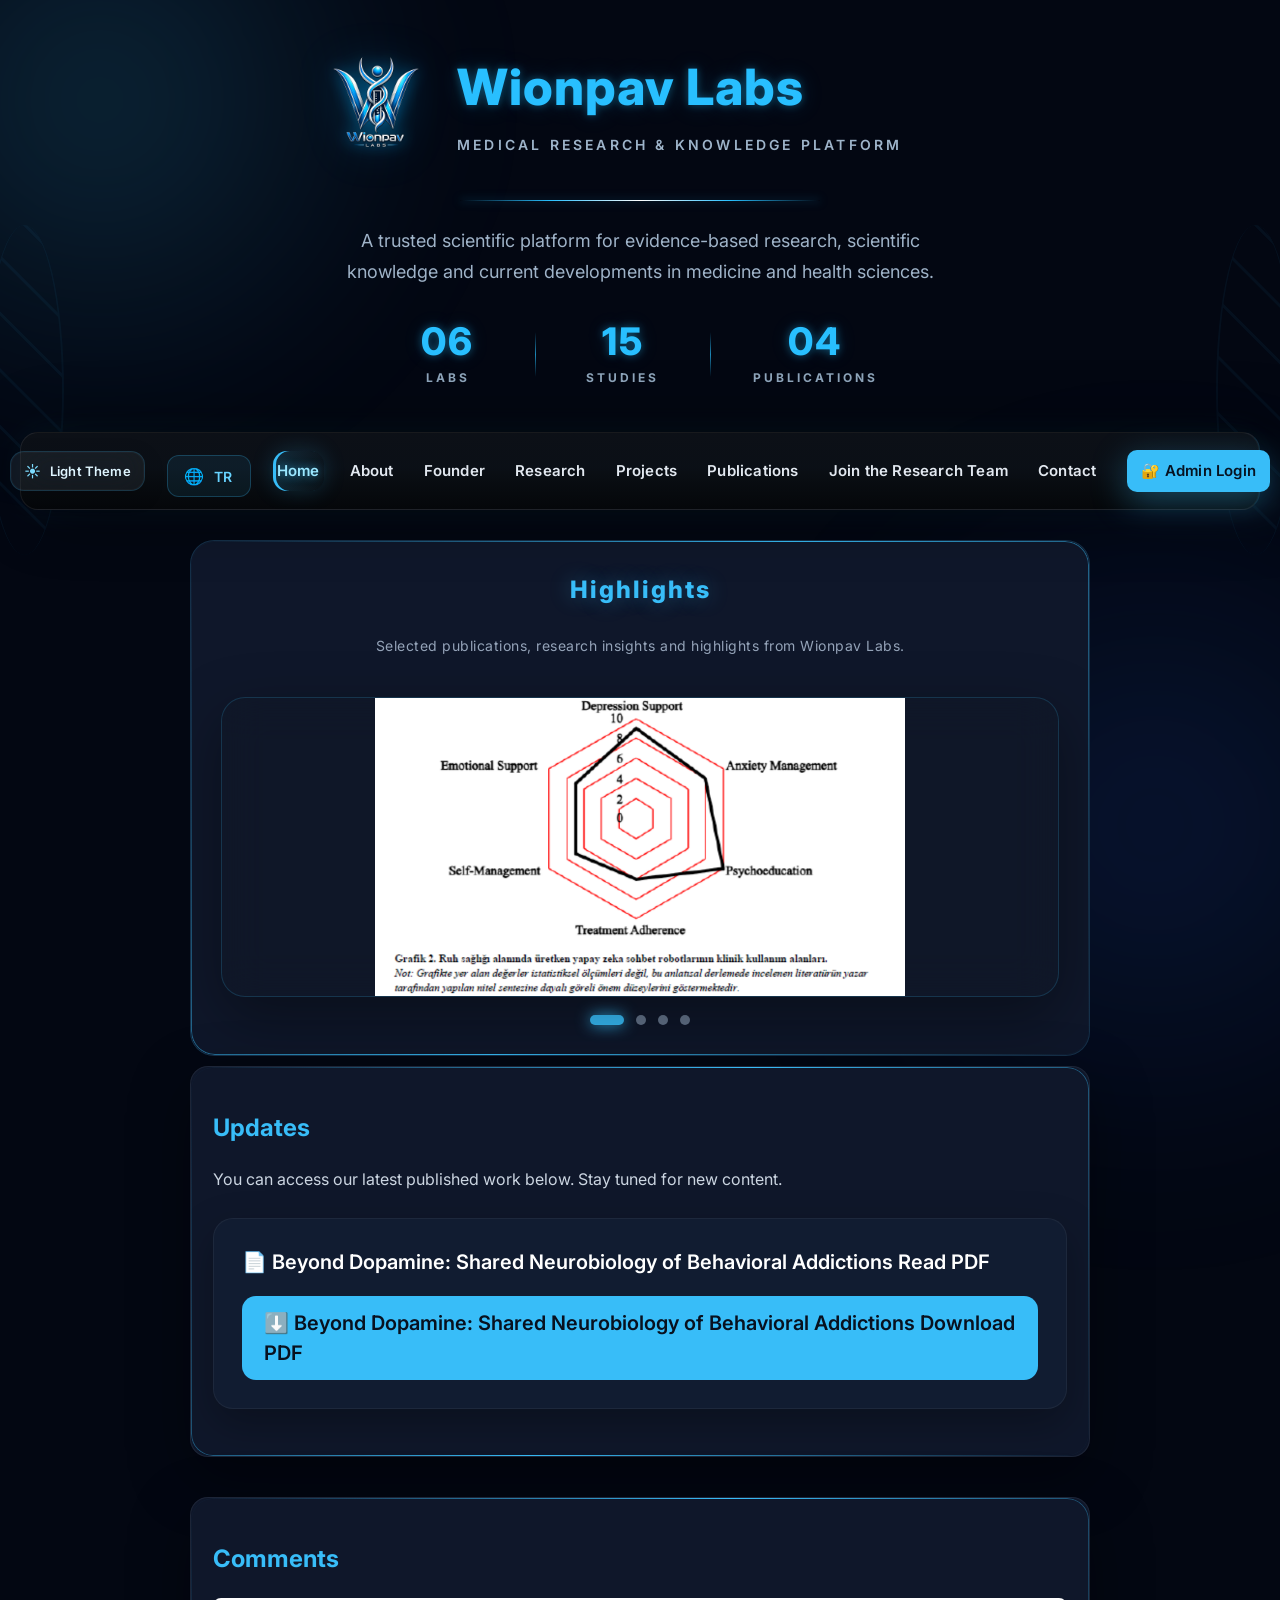
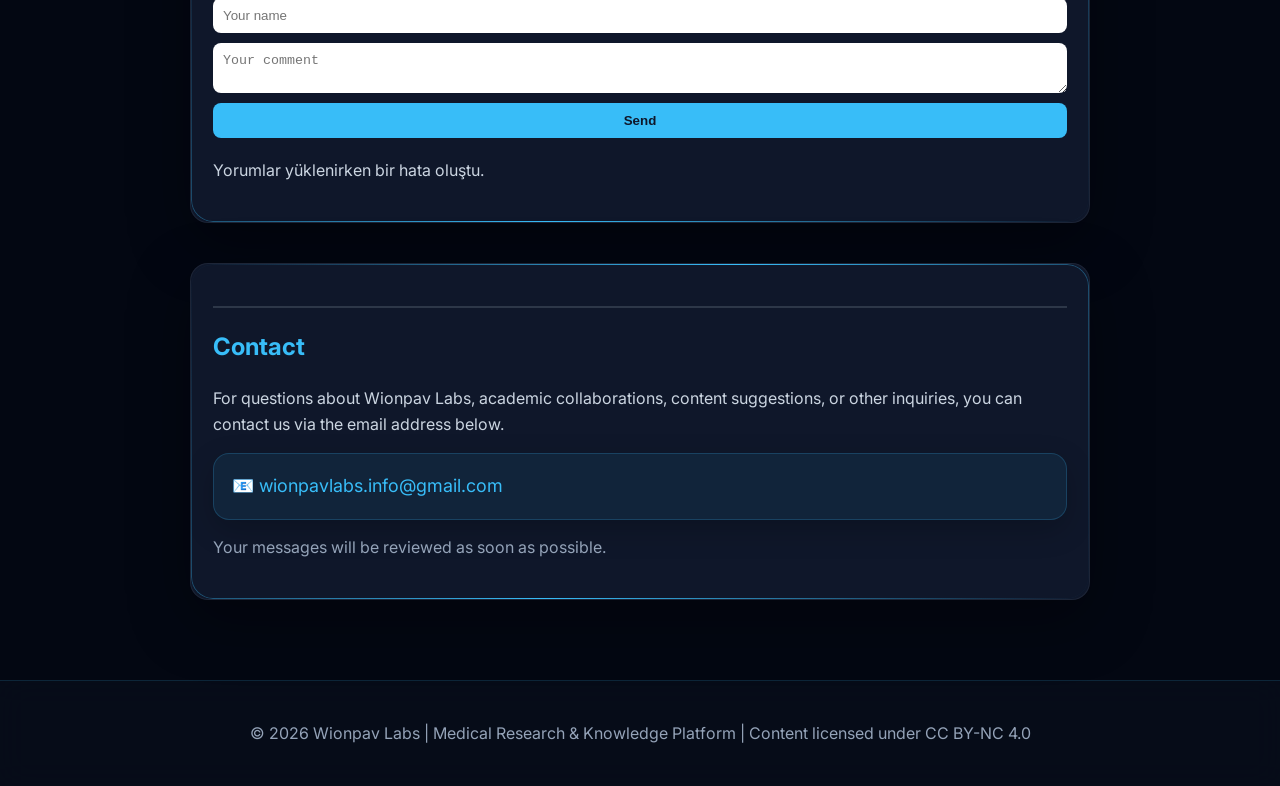
==== commit 291be0a8: "Update index.html" ====
--- a/index.html
+++ b/index.html
@@ -95,56 +95,60 @@
     </button>
 <!-- 🔥 BRAND CARD (HEADER DIŞINDA!) -->
 
-<!-- ========================= WIONPAV LABS INTRO ========================= --> 
-    <section class="brand-intro">
-<div class="brand-intro-logo-wrap">
-    <img
-        src="assets/logo.png"
-        class="brand-intro-logo"
-        alt="Wionpav Labs Logo"
+<!-- =========================
+     WIONPAV LABS INTRO
+========================= -->
+
+<section class="brand-intro">
+
+    <div class="brand-intro-logo-wrap">
+        <img
+            src="assets/logo.png"
+            class="brand-intro-logo"
+            alt="Wionpav Labs Logo"
+        >
+    </div>
+
+    <h1 class="brand-intro-title">
+        Wionpav Labs
+    </h1>
+
+    <p class="brand-intro-subtitle">
+        Medical Research & Knowledge Platform
+    </p>
+
+    <div class="brand-intro-line"></div>
+
+    <p
+        class="brand-intro-description"
+        data-i18n="home.brand.description"
     >
-</div>
-
-<h1 class="brand-intro-title">
-    Wionpav Labs
-</h1>
-
-<p class="brand-intro-subtitle">
-    Medical Research & Knowledge Platform
-</p>
-
-<div class="brand-intro-line"></div>
-
-<p
-    class="brand-intro-description"
-    data-i18n="home.brand.description"
->
-    A trusted scientific platform for evidence-based research, scientific knowledge
-    and current developments in medicine and health sciences.
-</p>
-
-<div class="brand-stats">
-
-    <div class="brand-stat">
-        <strong>06</strong>
-        <span data-i18n="home.brand.labs">LABS</span>
+        A trusted scientific platform for evidence-based research, scientific knowledge and current developments in medicine and health sciences.
+    </p>
+
+    <div class="brand-stats">
+
+        <div class="brand-stat">
+            <strong>06</strong>
+            <span data-i18n="home.brand.labs">LABS</span>
+        </div>
+
+        <div class="brand-stat-divider"></div>
+
+        <div class="brand-stat">
+            <strong>15</strong>
+            <span data-i18n="home.brand.studies">STUDIES</span>
+        </div>
+
+        <div class="brand-stat-divider"></div>
+
+        <div class="brand-stat">
+            <strong>04</strong>
+            <span data-i18n="home.brand.publications">PUBLICATIONS</span>
+        </div>
+
     </div>
 
-    <div class="brand-stat-divider"></div>
-
-    <div class="brand-stat">
-        <strong>14</strong>
-        <span data-i18n="home.brand.studies">STUDIES</span>
-    </div>
-
-    <div class="brand-stat-divider"></div>
-
-    <div class="brand-stat">
-        <strong>04</strong>
-        <span data-i18n="home.brand.publications">PUBLICATIONS</span>
-    </div>
-
-</div>
 </section>
 
     
--- a/css/style.css
+++ b/css/style.css
@@ -9875,716 +9875,1937 @@
 
 
 
-/* =========================================
-WIONPAV LABS — BRAND INTRO CARD
-========================================= */
+
+/* =========================================================
+   WIONPAV LABS — BRAND INTRO RESPONSIVE
+   Logo + Title aynı hizada / Mobil uyumlu
+========================================================= */
 
 .brand-intro {
-width: min(900px, 92%);
-margin: 35px auto 0;
-padding: 28px 32px 0;
-
-```
-background: rgba(255, 255, 255, 0.025);
-border: 1px solid rgba(56, 189, 248, 0.28);
-border-radius: 20px;
-
-box-shadow:
-    0 0 25px rgba(56, 189, 248, 0.06);
-
-overflow: hidden;
-```
-
-}
-
-/* =========================================
-BRAND HEADER
-========================================= */
-
-.brand-intro-header {
-display: flex;
-align-items: center;
-justify-content: center;
-gap: 22px;
-}
-
-/* LOGO */
+    width: min(1100px, calc(100% - 40px));
+    margin: 0 auto;
+    padding: 55px 20px 45px;
+
+    display: grid;
+    grid-template-columns: 130px minmax(0, 1fr);
+    grid-template-rows: auto auto auto;
+    column-gap: 28px;
+
+    align-items: center;
+    text-align: left;
+
+    position: relative;
+}
+
+/* =========================
+   LOGO
+========================= */
 
 .brand-intro-logo-wrap {
-width: 82px;
-height: 82px;
-
-```
-display: flex;
-align-items: center;
-justify-content: center;
-
-flex-shrink: 0;
-
-border: 1px solid rgba(56, 189, 248, 0.25);
-border-radius: 16px;
-
-background: rgba(0, 0, 0, 0.12);
-
-box-shadow:
-    0 0 18px rgba(56, 189, 248, 0.08);
-```
-
+    grid-column: 1;
+    grid-row: 1 / 3;
+
+    display: flex;
+    justify-content: center;
+    align-items: center;
 }
 
 .brand-intro-logo {
-width: 62px;
-height: 62px;
-
-```
-object-fit: contain;
-display: block;
-```
-
-}
-
-/* BRAND TEXT */
-
-.brand-intro-branding {
-text-align: left;
-}
+    width: 120px;
+    height: 120px;
+    object-fit: contain;
+
+    filter:
+        drop-shadow(0 0 8px rgba(0, 174, 255, 0.45))
+        drop-shadow(0 0 22px rgba(0, 174, 255, 0.20));
+
+    transition: transform 0.3s ease;
+}
+
+.brand-intro-logo:hover {
+    transform: scale(1.04);
+}
+
+
+/* =========================
+   TITLE
+========================= */
 
 .brand-intro-title {
-margin: 0;
-
-```
-font-size: 2rem;
-font-weight: 700;
-letter-spacing: 0.5px;
-```
-
-}
+    grid-column: 2;
+    grid-row: 1;
+
+    margin: 0;
+
+    font-size: clamp(42px, 5vw, 68px);
+    font-weight: 800;
+    line-height: 1.05;
+    letter-spacing: 2px;
+
+    color: #28bfff;
+
+    text-shadow:
+        0 0 8px rgba(40, 191, 255, 0.35),
+        0 0 25px rgba(40, 191, 255, 0.18);
+}
+
+
+/* =========================
+   SUBTITLE
+========================= */
 
 .brand-intro-subtitle {
-margin: 5px 0 0;
-
-```
-font-size: 0.82rem;
-letter-spacing: 1.8px;
-text-transform: uppercase;
-
-opacity: 0.65;
-```
-
-}
-
-/* =========================================
-DIVIDER
-========================================= */
+    grid-column: 2;
+    grid-row: 2;
+
+    margin: 10px 0 0;
+
+    font-size: clamp(13px, 1.5vw, 18px);
+    font-weight: 600;
+    letter-spacing: 4px;
+    text-transform: uppercase;
+
+    color: #9eb4ca;
+}
+
+
+/* =========================
+   LINE
+========================= */
 
 .brand-intro-line {
-width: 100%;
-height: 1px;
-
-```
-margin: 24px auto 20px;
-
-background: linear-gradient(
-    90deg,
-    transparent,
-    rgba(56, 189, 248, 0.45),
-    transparent
-);
-```
-
-}
-
-/* =========================================
-DESCRIPTION
-========================================= */
+    grid-column: 1 / -1;
+    grid-row: 3;
+
+    width: min(360px, 70%);
+    height: 1px;
+
+    margin: 38px auto 25px;
+
+    background: linear-gradient(
+        90deg,
+        transparent,
+        #28bfff,
+        #ffffff,
+        #28bfff,
+        transparent
+    );
+
+    box-shadow:
+        0 0 8px rgba(40, 191, 255, 0.5),
+        0 0 20px rgba(40, 191, 255, 0.15);
+}
+
+
+/* =========================
+   DESCRIPTION
+========================= */
 
 .brand-intro-description {
-max-width: 700px;
-
-```
-margin: 0 auto 25px;
-
-text-align: center;
-
-font-size: 0.95rem;
-line-height: 1.7;
-
-opacity: 0.72;
-```
-
-}
-
-/* =========================================
-STATS
-========================================= */
+    grid-column: 1 / -1;
+
+    width: min(850px, 100%);
+    margin: 0 auto;
+
+    text-align: center;
+
+    font-size: clamp(14px, 1.5vw, 18px);
+    line-height: 1.7;
+
+    color: #9fb3c8;
+}
+
+
+/* =========================
+   STATS
+========================= */
 
 .brand-stats {
-display: flex;
-align-items: stretch;
-justify-content: center;
-
-```
-margin: 0 -32px;
-
-border-top: 1px solid rgba(56, 189, 248, 0.16);
-
-background: rgba(0, 0, 0, 0.08);
-```
-
+    grid-column: 1 / -1;
+
+    display: flex;
+    justify-content: center;
+    align-items: center;
+
+    gap: 42px;
+
+    margin-top: 35px;
 }
 
 .brand-stat {
-flex: 1;
-
-```
-padding: 20px 15px 22px;
-
-text-align: center;
-```
-
+    min-width: 90px;
+
+    display: flex;
+    flex-direction: column;
+    align-items: center;
+    justify-content: center;
 }
 
 .brand-stat strong {
-display: block;
-
-```
-font-size: 1.65rem;
-font-weight: 700;
-
-letter-spacing: 1px;
-```
-
+    display: block;
+
+    font-size: 38px;
+    font-weight: 800;
+    line-height: 1;
+
+    color: #28bfff;
+
+    text-shadow:
+        0 0 8px rgba(40, 191, 255, 0.4),
+        0 0 20px rgba(40, 191, 255, 0.15);
 }
 
 .brand-stat span {
-display: block;
-
-```
-margin-top: 5px;
-
-font-size: 0.68rem;
-letter-spacing: 1.5px;
-
-opacity: 0.55;
-```
-
+    margin-top: 8px;
+
+    font-size: 12px;
+    font-weight: 700;
+    letter-spacing: 3px;
+
+    color: #8fa6bc;
 }
 
 .brand-stat-divider {
-width: 1px;
-
-```
-margin: 17px 0;
-
-background: rgba(56, 189, 248, 0.18);
-```
-
-}
-
-/* =========================================
-LIGHT THEME
-========================================= */
-
-body.light-theme .brand-intro {
-background: rgba(255, 255, 255, 0.72);
-
-```
-border-color: rgba(0, 0, 0, 0.16);
-
-box-shadow:
-    0 8px 30px rgba(0, 0, 0, 0.05);
-```
-
-}
-
-body.light-theme .brand-intro-logo-wrap {
-background: rgba(255, 255, 255, 0.8);
-
-```
-border-color: rgba(0, 0, 0, 0.14);
-
-box-shadow: none;
-```
-
-}
-
-body.light-theme .brand-intro-line {
-background: linear-gradient(
-90deg,
-transparent,
-rgba(0, 0, 0, 0.25),
-transparent
-);
-}
-
-body.light-theme .brand-stats {
-background: rgba(0, 0, 0, 0.025);
-
-```
-border-top-color: rgba(0, 0, 0, 0.1);
-```
-
-}
-
-body.light-theme .brand-stat-divider {
-background: rgba(0, 0, 0, 0.12);
-}
-
-/* =========================================
-MOBILE
-========================================= */
-
-@media (max-width: 600px) {
-
-```
-.brand-intro {
-    width: 92%;
-    margin-top: 25px;
-    padding: 22px 18px 0;
-
-    border-radius: 17px;
-}
-
-.brand-intro-header {
-    gap: 14px;
-}
-
-.brand-intro-logo-wrap {
-    width: 64px;
-    height: 64px;
-
-    border-radius: 13px;
-}
-
-.brand-intro-logo {
-    width: 48px;
-    height: 48px;
-}
-
-.brand-intro-title {
-    font-size: 1.45rem;
-}
-
-.brand-intro-subtitle {
-    font-size: 0.62rem;
-    letter-spacing: 1.1px;
-    line-height: 1.4;
-}
-
-.brand-intro-line {
-    margin: 20px auto 17px;
-}
-
-.brand-intro-description {
-    font-size: 0.85rem;
-    line-height: 1.65;
-    margin-bottom: 20px;
-}
-
-.brand-stats {
-    margin: 0 -18px;
-}
-
-.brand-stat {
-    padding: 16px 8px 18px;
-}
-
-.brand-stat strong {
-    font-size: 1.3rem;
-}
-
-.brand-stat span {
-    font-size: 0.55rem;
-    letter-spacing: 0.8px;
-}
-```
-
-}
-
-
+    width: 1px;
+    height: 45px;
+
+    background: linear-gradient(
+        to bottom,
+        transparent,
+        rgba(40, 191, 255, 0.7),
+        transparent
+    );
+}
 
 
 /* =========================================================
-WIONPAV LABS — PREMIUM / APPLE-WEBFLOW BRAND CARD
+   TABLET
 ========================================================= */
 
-.brand-intro {
-width: min(920px, 92%);
-margin: 42px auto 0;
-padding: 30px 36px 0;
-
-```
-background: rgba(255, 255, 255, 0.018);
-
-border: 1px solid rgba(255, 255, 255, 0.075);
-border-radius: 22px;
-
-box-shadow:
-    0 20px 60px rgba(0, 0, 0, 0.16);
-
-backdrop-filter: blur(14px);
--webkit-backdrop-filter: blur(14px);
-
-overflow: hidden;
-```
-
-}
+@media (max-width: 768px) {
+
+    .brand-intro {
+        width: min(100% - 30px, 650px);
+
+        padding: 40px 15px 35px;
+
+        grid-template-columns: 95px minmax(0, 1fr);
+        column-gap: 20px;
+    }
+
+    .brand-intro-logo {
+        width: 90px;
+        height: 90px;
+    }
+
+    .brand-intro-title {
+        font-size: clamp(32px, 7vw, 48px);
+        letter-spacing: 1px;
+    }
+
+    .brand-intro-subtitle {
+        font-size: 11px;
+        letter-spacing: 2.5px;
+    }
+
+    .brand-stats {
+        gap: 25px;
+    }
+
+    .brand-stat strong {
+        font-size: 32px;
+    }
+}
+
 
 /* =========================================================
-BRAND HEADER
+   TELEFON
 ========================================================= */
 
-.brand-intro-header {
-display: flex;
-align-items: center;
-justify-content: center;
-
-```
-gap: 20px;
-```
-
-}
-
 /* =========================================================
-MINIMAL LOGO CONTAINER
+   MOBİLDE DE LOGO + BAŞLIK AYNI HİZADA
 ========================================================= */
 
-.brand-intro-logo-wrap {
-width: 68px;
-height: 68px;
-
-```
-display: flex;
-align-items: center;
-justify-content: center;
-
-flex-shrink: 0;
-
-background: rgba(255, 255, 255, 0.025);
-
-border: 1px solid rgba(255, 255, 255, 0.09);
-
-border-radius: 15px;
-
-box-shadow:
-    inset 0 1px 0 rgba(255, 255, 255, 0.04);
-
-transition:
-    border-color 0.3s ease,
-    transform 0.3s ease;
-```
-
-}
-
-.brand-intro-logo-wrap:hover {
-border-color: rgba(56, 189, 248, 0.28);
-
-```
-transform: translateY(-1px);
-```
-
-}
-
-.brand-intro-logo {
-width: 48px;
-height: 48px;
-
-```
-object-fit: contain;
-
-opacity: 0.94;
-
-display: block;
-```
-
-}
+@media (max-width: 520px) {
+
+    .brand-intro {
+        width: calc(100% - 24px);
+        padding: 30px 8px 28px;
+
+        display: grid;
+
+        /* Logo + başlık yan yana */
+        grid-template-columns: 75px minmax(0, 1fr);
+        grid-template-rows: auto auto auto auto;
+
+        column-gap: 15px;
+
+        align-items: center;
+        text-align: left;
+    }
+
+    /* LOGO */
+    .brand-intro-logo-wrap {
+        grid-column: 1;
+        grid-row: 1 / 3;
+
+        display: flex;
+        align-items: center;
+        justify-content: center;
+
+        margin: 0;
+    }
+
+    .brand-intro-logo {
+        width: 70px;
+        height: 70px;
+    }
+
+    /* BAŞLIK */
+    .brand-intro-title {
+        grid-column: 2;
+        grid-row: 1;
+
+        margin: 0;
+
+        font-size: clamp(28px, 9vw, 40px);
+        line-height: 1.05;
+
+        text-align: left;
+        letter-spacing: 0.5px;
+    }
+
+    /* ALT BAŞLIK */
+    .brand-intro-subtitle {
+        grid-column: 2;
+        grid-row: 2;
+
+        margin: 7px 0 0;
+
+        font-size: 8px;
+        line-height: 1.4;
+
+        letter-spacing: 1.5px;
+
+        text-align: left;
+    }
+
+    /* ÇİZGİ */
+    .brand-intro-line {
+        grid-column: 1 / -1;
+        grid-row: 3;
+
+        width: 75%;
+
+        margin: 28px auto 20px;
+    }
+
+    /* AÇIKLAMA */
+    .brand-intro-description {
+        grid-column: 1 / -1;
+        grid-row: 4;
+
+        width: 100%;
+
+        margin: 0;
+
+        font-size: 12px;
+        line-height: 1.6;
+
+        text-align: center;
+        padding: 0 5px;
+    }
+
+    /* STATS */
+    .brand-stats {
+        grid-column: 1 / -1;
+
+        width: 100%;
+
+        display: flex;
+
+        justify-content: center;
+        align-items: center;
+
+        gap: 8px;
+
+        margin-top: 25px;
+    }
+
+    .brand-stat {
+        min-width: 0;
+        flex: 1;
+    }
+
+    .brand-stat strong {
+        font-size: 25px;
+    }
+
+    .brand-stat span {
+        margin-top: 6px;
+
+        font-size: 8px;
+        letter-spacing: 1.2px;
+    }
+
+    .brand-stat-divider {
+        height: 32px;
+    }
+}
+
 
 /* =========================================================
-BRAND TYPOGRAPHY
+   ÇOK KÜÇÜK TELEFON
 ========================================================= */
 
-.brand-intro-branding {
-text-align: left;
-}
-
-.brand-intro-title {
-margin: 0;
-
-```
-font-size: 2.05rem;
-line-height: 1.1;
-
-font-weight: 650;
-
-letter-spacing: -0.7px;
-```
-
-}
-
-.brand-intro-subtitle {
-margin: 7px 0 0;
-
-```
-font-size: 0.72rem;
-
-line-height: 1.4;
-
-letter-spacing: 2px;
-
-text-transform: uppercase;
-
-opacity: 0.48;
-```
-
-}
+@media (max-width: 360px) {
+
+    .brand-intro {
+        grid-template-columns: 62px minmax(0, 1fr);
+        column-gap: 12px;
+    }
+
+    .brand-intro-logo {
+        width: 58px;
+        height: 58px;
+    }
+
+    .brand-intro-title {
+        font-size: 27px;
+    }
+
+    .brand-intro-subtitle {
+        font-size: 7px;
+        letter-spacing: 1px;
+    }
+}
+
+
 
 /* =========================================================
-SUBTLE DIVIDER
+   WIONPAV LABS - DESKTOP BOYUT DÜZELTME
 ========================================================= */
 
-.brand-intro-line {
-width: 100%;
-height: 1px;
-
-```
-margin: 27px auto 21px;
-
-background: rgba(255, 255, 255, 0.075);
-```
-
-}
+@media (min-width: 769px) {
+
+    .brand-intro {
+        grid-template-columns: 125px minmax(0, 1fr);
+        column-gap: 24px;
+
+        width: min(1000px, calc(100% - 40px));
+    }
+
+    .brand-intro-logo {
+        width: 110px;
+        height: 110px;
+    }
+
+    .brand-intro-title {
+        font-size: 62px;
+        line-height: 1.05;
+        letter-spacing: 1px;
+    }
+
+    .brand-intro-subtitle {
+        font-size: 16px;
+        letter-spacing: 3.5px;
+    }
+}
+
 
 /* =========================================================
-DESCRIPTION
+   MOBİL HEADER / LOGO ÇAKIŞMA DÜZELTMESİ
 ========================================================= */
 
-.brand-intro-description {
-max-width: 720px;
-
-```
-margin: 0 auto 28px;
-
-text-align: center;
-
-font-size: 0.9rem;
-
-line-height: 1.75;
-
-letter-spacing: 0.05px;
-
-opacity: 0.58;
-```
-
-}
+@media (max-width: 520px) {
+
+    .brand-intro {
+        /* İçeriği hamburger menüden biraz uzaklaştır */
+        padding-left: 38px;
+        padding-right: 12px;
+
+        grid-template-columns: 65px minmax(0, 1fr);
+        column-gap: 14px;
+    }
+
+    /* Logo hamburgerin üzerine gelmesin */
+    .brand-intro-logo-wrap {
+        grid-column: 1;
+        grid-row: 1 / 3;
+
+        position: relative;
+        z-index: 2;
+
+        transform: translateX(5px);
+    }
+
+    .brand-intro-logo {
+        width: 62px;
+        height: 62px;
+    }
+
+    /* Yazıyı da logoyla birlikte sağa al */
+    .brand-intro-title {
+        grid-column: 2;
+        grid-row: 1;
+
+        position: relative;
+        z-index: 2;
+
+        font-size: 30px;
+        white-space: nowrap;
+    }
+
+    .brand-intro-subtitle {
+        grid-column: 2;
+        grid-row: 2;
+
+        position: relative;
+        z-index: 2;
+
+        font-size: 7px;
+        letter-spacing: 1.3px;
+        white-space: nowrap;
+    }
+}
+
+
+/* Küçük telefonlarda biraz daha sıkı */
+@media (max-width: 380px) {
+
+    .brand-intro {
+        padding-left: 32px;
+
+        grid-template-columns: 58px minmax(0, 1fr);
+        column-gap: 12px;
+    }
+
+    .brand-intro-logo {
+        width: 55px;
+        height: 55px;
+    }
+
+    .brand-intro-title {
+        font-size: 27px;
+    }
+
+    .brand-intro-subtitle {
+        font-size: 6.5px;
+        letter-spacing: 1px;
+    }
+}
+
+
+
+
 
 /* =========================================================
-PREMIUM STATS
+   FINAL BRAND INTRO FIX
+   WIONPAV LABS - DESKTOP + MOBILE CENTERING
 ========================================================= */
 
-.brand-stats {
-display: flex;
-align-items: stretch;
-justify-content: center;
-
-```
-margin: 0 -36px;
-
-border-top: 1px solid rgba(255, 255, 255, 0.055);
-
-background: rgba(255, 255, 255, 0.012);
-```
-
-}
-
-.brand-stat {
-flex: 1;
-
-```
-padding: 19px 15px 21px;
-
-text-align: center;
-```
-
-}
-
-.brand-stat strong {
-display: block;
-
-```
-font-size: 1.45rem;
-
-line-height: 1;
-
-font-weight: 600;
-
-letter-spacing: -0.3px;
-```
-
-}
-
-.brand-stat span {
-display: block;
-
-```
-margin-top: 7px;
-
-font-size: 0.6rem;
-
-line-height: 1;
-
-letter-spacing: 1.7px;
-
-text-transform: uppercase;
-
-opacity: 0.4;
-```
-
-}
-
-.brand-stat-divider {
-width: 1px;
-
-```
-margin: 18px 0;
-
-background: rgba(255, 255, 255, 0.065);
-```
-
-}
 
 /* =========================================================
-LIGHT THEME
+   DESKTOP
 ========================================================= */
 
-body.light-theme .brand-intro {
-background: rgba(255, 255, 255, 0.72);
-
-```
-border-color: rgba(0, 0, 0, 0.075);
-
-box-shadow:
-    0 20px 55px rgba(0, 0, 0, 0.07);
-```
-
-}
-
-body.light-theme .brand-intro-logo-wrap {
-background: rgba(0, 0, 0, 0.018);
-
-```
-border-color: rgba(0, 0, 0, 0.09);
-
-box-shadow:
-    inset 0 1px 0 rgba(255, 255, 255, 0.8);
-```
-
-}
-
-body.light-theme .brand-intro-logo-wrap:hover {
-border-color: rgba(0, 0, 0, 0.2);
-}
-
-body.light-theme .brand-intro-line {
-background: rgba(0, 0, 0, 0.075);
-}
-
-body.light-theme .brand-stats {
-background: rgba(0, 0, 0, 0.012);
-
-```
-border-top-color: rgba(0, 0, 0, 0.055);
-```
-
-}
-
-body.light-theme .brand-stat-divider {
-background: rgba(0, 0, 0, 0.065);
-}
+@media (min-width: 769px) {
+
+    .brand-intro {
+        /*
+         * Logo + başlık grubunu gerçek anlamda ortala
+         */
+        width: 100%;
+        max-width: none;
+
+        padding-top: 55px;
+        padding-bottom: 45px;
+
+        grid-template-columns: 120px max-content;
+        grid-template-rows: auto auto auto;
+
+        column-gap: 22px;
+
+        justify-content: center;
+        align-items: center;
+
+        text-align: left;
+    }
+
+
+    /* LOGO */
+
+    .brand-intro-logo-wrap {
+        grid-column: 1;
+        grid-row: 1 / 3;
+
+        display: flex;
+        align-items: center;
+        justify-content: center;
+
+        transform: none;
+    }
+
+    .brand-intro-logo {
+        width: 97px;
+        height: 97px;
+    }
+
+
+    /* BAŞLIK */
+
+    .brand-intro-title {
+        grid-column: 2;
+        grid-row: 1;
+
+        margin: 0;
+
+        font-size: 50px;
+        line-height: 1.05;
+
+        letter-spacing: 1px;
+
+        white-space: nowrap;
+    }
+
+
+    /* ALT BAŞLIK */
+
+    .brand-intro-subtitle {
+        grid-column: 2;
+        grid-row: 2;
+
+        margin: 9px 0 0;
+
+        font-size: 14px;
+        letter-spacing: 3.2px;
+
+        white-space: nowrap;
+    }
+
+
+    /* ÇİZGİ */
+
+    .brand-intro-line {
+        grid-column: 1 / -1;
+        grid-row: 3;
+
+        width: 360px;
+
+        margin: 38px auto 25px;
+    }
+}
+
+
 
 /* =========================================================
-MOBILE
+   TABLET
 ========================================================= */
 
-@media (max-width: 600px) {
-
-```
-.brand-intro {
-    width: 92%;
-
-    margin-top: 28px;
-
-    padding: 23px 18px 0;
-
-    border-radius: 18px;
-}
-
-.brand-intro-header {
-    justify-content: flex-start;
-
-    gap: 14px;
-}
-
-.brand-intro-logo-wrap {
-    width: 56px;
-    height: 56px;
-
-    border-radius: 13px;
-}
-
-.brand-intro-logo {
-    width: 40px;
-    height: 40px;
-}
-
-.brand-intro-title {
-    font-size: 1.5rem;
-
-    letter-spacing: -0.4px;
-}
-
-.brand-intro-subtitle {
-    margin-top: 5px;
-
-    font-size: 0.56rem;
-
-    letter-spacing: 1.15px;
-}
-
-.brand-intro-line {
-    margin: 22px 0 17px;
-}
-
-.brand-intro-description {
-    font-size: 0.82rem;
-
-    line-height: 1.7;
-
-    margin-bottom: 21px;
-}
-
-.brand-stats {
-    margin: 0 -18px;
-}
-
-.brand-stat {
-    padding: 17px 6px 19px;
-}
-
-.brand-stat strong {
-    font-size: 1.22rem;
-}
-
-.brand-stat span {
-    margin-top: 6px;
-
-    font-size: 0.5rem;
-
-    letter-spacing: 0.9px;
-}
-
-.brand-stat-divider {
-    margin: 16px 0;
-}
-```
-
-}
+@media (min-width: 521px) and (max-width: 768px) {
+
+    .brand-intro {
+
+        width: 100%;
+        max-width: none;
+
+        padding-top: 45px;
+        padding-bottom: 38px;
+
+        grid-template-columns: 95px max-content;
+        column-gap: 18px;
+
+        justify-content: center;
+
+        text-align: left;
+    }
+
+    .brand-intro-logo {
+        width: 82px;
+        height: 82px;
+    }
+
+    .brand-intro-title {
+        font-size: 44px;
+        white-space: nowrap;
+    }
+
+    .brand-intro-subtitle {
+        font-size: 11px;
+        letter-spacing: 2.5px;
+        white-space: nowrap;
+    }
+}
+
+
+
+/* =========================================================
+   TELEFON
+========================================================= */
+
+@media (max-width: 520px) {
+
+    .brand-intro {
+
+        /*
+         * Eski padding-left:38px kuralını etkisizleştiriyoruz.
+         * Böylece grup gerçekten ekranın ortasına oturuyor.
+         */
+
+        width: 100%;
+        max-width: none;
+
+        padding: 48px 10px 30px;
+
+        display: grid;
+
+        /*
+         * Logo + yazı artık birlikte merkezleniyor
+         */
+        grid-template-columns: 70px max-content;
+        grid-template-rows: auto auto auto auto;
+
+        column-gap: 14px;
+
+        justify-content: center;
+        align-items: center;
+
+        text-align: left;
+    }
+
+
+    /* =====================================================
+       LOGO
+    ===================================================== */
+
+    .brand-intro-logo-wrap {
+
+        grid-column: 1;
+        grid-row: 1 / 3;
+
+        display: flex;
+
+        align-items: center;
+        justify-content: center;
+
+        margin: 0;
+
+        transform: none;
+
+        position: relative;
+        z-index: 2;
+    }
+
+    .brand-intro-logo {
+
+        width: 68px;
+        height: 68px;
+
+        object-fit: contain;
+    }
+
+
+    /* =====================================================
+       WIONPAV LABS
+    ===================================================== */
+
+    .brand-intro-title {
+
+        grid-column: 2;
+        grid-row: 1;
+
+        margin: 0;
+
+        font-size: 32px;
+
+        line-height: 1.05;
+
+        letter-spacing: 0.3px;
+
+        white-space: nowrap;
+
+        text-align: left;
+
+        position: relative;
+        z-index: 2;
+    }
+
+
+    /* =====================================================
+       MEDICAL RESEARCH...
+    ===================================================== */
+
+    .brand-intro-subtitle {
+
+        grid-column: 2;
+        grid-row: 2;
+
+        margin: 8px 0 0;
+
+        font-size: 8px;
+
+        line-height: 1.4;
+
+        letter-spacing: 1.35px;
+
+        white-space: nowrap;
+
+        text-align: left;
+
+        position: relative;
+        z-index: 2;
+    }
+
+
+    /* =====================================================
+       ÇİZGİ
+    ===================================================== */
+
+    .brand-intro-line {
+
+        grid-column: 1 / -1;
+        grid-row: 3;
+
+        width: 78%;
+
+        margin: 30px auto 20px;
+    }
+
+
+    /* =====================================================
+       AÇIKLAMA
+    ===================================================== */
+
+    .brand-intro-description {
+
+        grid-column: 1 / -1;
+        grid-row: 4;
+
+        width: 100%;
+
+        margin: 0;
+
+        padding: 0 8px;
+
+        font-size: 12px;
+
+        line-height: 1.6;
+
+        text-align: center;
+    }
+
+
+    /* =====================================================
+       STATS
+    ===================================================== */
+
+    .brand-stats {
+
+        grid-column: 1 / -1;
+
+        width: 100%;
+
+        display: flex;
+
+        justify-content: center;
+        align-items: center;
+
+        gap: 8px;
+
+        margin-top: 25px;
+    }
+
+
+    .brand-stat {
+
+        min-width: 0;
+
+        flex: 1;
+    }
+
+
+    .brand-stat strong {
+
+        font-size: 26px;
+    }
+
+
+    .brand-stat span {
+
+        margin-top: 6px;
+
+        font-size: 8px;
+
+        letter-spacing: 1.2px;
+    }
+
+
+    .brand-stat-divider {
+
+        height: 32px;
+    }
+}
+
+
+
+/* =========================================================
+   ÇOK KÜÇÜK TELEFON
+========================================================= */
+
+@media (max-width: 380px) {
+
+    .brand-intro {
+
+        padding-top: 42px;
+
+        grid-template-columns: 62px max-content;
+
+        column-gap: 12px;
+    }
+
+
+    .brand-intro-logo {
+
+        width: 60px;
+        height: 60px;
+    }
+
+
+    .brand-intro-title {
+
+        font-size: 29px;
+    }
+
+
+    .brand-intro-subtitle {
+
+        font-size: 7px;
+
+        letter-spacing: 1px;
+    }
+
+
+    .brand-intro-line {
+
+        width: 75%;
+
+        margin-top: 27px;
+    }
+}
+
+
+
+
+
+/* =========================================================
+   FINAL MOBILE MICRO ADJUSTMENTS
+========================================================= */
+
+@media (max-width: 520px) {
+
+    /* LOGO + WIONPAV LABS GRUBUNU BİRAZ AŞAĞI VE SOLA AL */
+    .brand-intro-logo-wrap,
+    .brand-intro-title,
+    .brand-intro-subtitle {
+
+        transform: translate(-7px, 8px);
+    }
+
+
+    /* LOGO */
+    .brand-intro-logo-wrap {
+        transform: translate(-7px, 8px);
+    }
+
+
+    /* BAŞLIK */
+    .brand-intro-title {
+        transform: translate(-7px, 8px);
+    }
+
+
+    /* ALT BAŞLIK */
+    .brand-intro-subtitle {
+        transform: translate(-7px, 8px);
+    }
+
+
+    /* =====================================================
+       A TRUSTED... AÇIKLAMA
+    ===================================================== */
+
+    .brand-intro-description {
+
+        font-size: 13px;
+
+        line-height: 1.65;
+
+        padding-left: 5px;
+        padding-right: 5px;
+    }
+}
+
+
+/* =========================================================
+   ÇOK KÜÇÜK TELEFONLAR
+========================================================= */
+
+@media (max-width: 380px) {
+
+    .brand-intro-logo-wrap,
+    .brand-intro-title,
+    .brand-intro-subtitle {
+
+        transform: translate(-5px, 7px);
+    }
+
+    .brand-intro-description {
+
+        font-size: 12.5px;
+        line-height: 1.6;
+    }
+}
+
+
+
+
+/* =========================================================
+   MOBİL — LOGO + WIONPAV LABS GRUBU SON KONUM
+========================================================= */
+
+@media (max-width: 520px) {
+
+    .brand-intro-logo-wrap {
+        transform: translate(8px, 8px) !important;
+    }
+
+    .brand-intro-title {
+        transform: translate(8px, 8px) !important;
+    }
+
+    .brand-intro-subtitle {
+        transform: translate(8px, 8px) !important;
+    }
+
+}
+
+
+/* =========================================================
+   ÇOK KÜÇÜK TELEFON
+========================================================= */
+
+@media (max-width: 380px) {
+
+    .brand-intro-logo-wrap {
+        transform: translate(5px, 7px) !important;
+    }
+
+    .brand-intro-title {
+        transform: translate(5px, 7px) !important;
+    }
+
+    .brand-intro-subtitle {
+        transform: translate(5px, 7px) !important;
+    }
+
+}
+
+
+
+/* =========================================================
+   MOBİL — LOGO + WIONPAV LABS MİNİK KONUM AYARI
+========================================================= */
+
+@media (max-width: 520px) {
+
+    .brand-intro-logo-wrap {
+        transform: translate(16px, 14px) !important;
+    }
+
+    .brand-intro-title {
+        transform: translate(16px, 14px) !important;
+    }
+
+    .brand-intro-subtitle {
+        transform: translate(16px, 14px) !important;
+    }
+
+}
+
+
+/* =========================================================
+   ÇOK KÜÇÜK TELEFON
+========================================================= */
+
+@media (max-width: 380px) {
+
+    .brand-intro-logo-wrap {
+        transform: translate(12px, 11px) !important;
+    }
+
+    .brand-intro-title {
+        transform: translate(12px, 11px) !important;
+    }
+
+    .brand-intro-subtitle {
+        transform: translate(12px, 11px) !important;
+    }
+
+}
+
+
+
+/* =========================================================
+   MOBİL — ALT YAZILARI BÜYÜT
+========================================================= */
+
+@media (max-width: 520px) {
+
+    /* MEDICAL RESEARCH & KNOWLEDGE PLATFORM */
+
+    .brand-intro-subtitle {
+        font-size: 9.5px !important;
+        letter-spacing: 1.4px !important;
+        line-height: 1.5 !important;
+    }
+
+
+    /* A trusted scientific platform... */
+
+    .brand-intro-description {
+        font-size: 14.5px !important;
+        line-height: 1.65 !important;
+        padding-left: 5px;
+        padding-right: 5px;
+    }
+
+}
+
+
+/* =========================================================
+   ÇOK KÜÇÜK TELEFONLAR
+========================================================= */
+
+@media (max-width: 380px) {
+
+    .brand-intro-subtitle {
+        font-size: 8.5px !important;
+        letter-spacing: 1.1px !important;
+    }
+
+    .brand-intro-description {
+        font-size: 13px !important;
+        line-height: 1.6 !important;
+    }
+
+}
+
+
+
+/* =========================================================
+   MOBİL — LOGO + WIONPAV LABS HAFİF KÜÇÜLTME
+========================================================= */
+
+@media (max-width: 520px) {
+
+    .brand-intro-logo {
+        width: 64px !important;
+        height: 64px !important;
+    }
+
+    .brand-intro-title {
+        font-size: 30px !important;
+    }
+
+}
+
+
+/* =========================================================
+   ÇOK KÜÇÜK TELEFON
+========================================================= */
+
+@media (max-width: 380px) {
+
+    .brand-intro-logo {
+        width: 57px !important;
+        height: 57px !important;
+    }
+
+    .brand-intro-title {
+        font-size: 27px !important;
+    }
+
+}
+
+
+
+
+
+/* =========================================================
+   GUIDELINES BOX - FINAL LAYOUT
+   ========================================================= */
+
+.guidelines-box {
+    position: relative !important;
+}
+
+
+/* ---------------------------------------------------------
+   LANGUAGE BUTTON
+   --------------------------------------------------------- */
+
+.guidelines-box .guideline-language-toggle {
+    position: absolute !important;
+
+    top: 20px !important;
+    right: 20px !important;
+
+    z-index: 20 !important;
+
+    display: inline-flex !important;
+    align-items: center !important;
+    justify-content: center !important;
+
+    width: auto !important;
+    min-width: 0 !important;
+
+    margin: 0 !important;
+
+    padding: 6px 9px !important;
+
+    border-radius: 8px !important;
+
+    font-size: 11px !important;
+    line-height: 1 !important;
+
+    cursor: pointer !important;
+}
+
+
+/* Dil ikonu */
+
+.guidelines-box .guidelines-language-icon {
+    font-size: 13px !important;
+    line-height: 1 !important;
+}
+
+
+/* EN yazısı */
+
+.guidelines-box .guidelines-language-text {
+    font-size: 11px !important;
+    line-height: 1 !important;
+
+    letter-spacing: .4px !important;
+}
+
+
+/* ---------------------------------------------------------
+   PDF BUTTON
+   --------------------------------------------------------- */
+
+/*
+   PDF butonu artık normal akışta olacak.
+   Böylece başlığın üzerine çıkmayacak.
+*/
+
+.guidelines-box .guidelines-actions {
+    position: static !important;
+
+    display: block !important;
+
+    width: 100% !important;
+
+    margin-top: 22px !important;
+    padding: 0 !important;
+}
+
+
+/* PDF bağlantısı */
+
+.guidelines-box .guideline-button {
+    position: static !important;
+
+    display: inline-flex !important;
+    align-items: center !important;
+    justify-content: center !important;
+
+    max-width: 100% !important;
+
+    box-sizing: border-box !important;
+}
+
+
+/* ---------------------------------------------------------
+   MOBILE
+   --------------------------------------------------------- */
+
+@media (max-width: 768px) {
+
+    .guidelines-box {
+        padding: 30px 22px !important;
+    }
+
+
+    /* Dil butonu */
+
+    .guidelines-box .guideline-language-toggle {
+        top: 18px !important;
+        right: 18px !important;
+
+        padding: 5px 8px !important;
+
+        border-radius: 7px !important;
+    }
+
+
+    /* Başlık */
+
+    .guidelines-box h2 {
+        font-size: 25px !important;
+        line-height: 1.35 !important;
+
+        margin-top: 18px !important;
+        margin-bottom: 18px !important;
+    }
+
+
+    /* Açıklama */
+
+    .guidelines-box p {
+        font-size: 14px !important;
+        line-height: 1.65 !important;
+    }
+
+
+    /* PDF */
+
+    .guidelines-box .guidelines-actions {
+        margin-top: 20px !important;
+    }
+
+    .guidelines-box .guideline-button {
+        width: 100% !important;
+
+        padding: 12px 14px !important;
+
+        font-size: 13px !important;
+
+        text-align: center !important;
+    }
+
+}
+
+.super-box::before{
+    pointer-events:none;
+}
+
+
+
+/* =========================================================
+   GUIDELINES — FINAL PREMIUM OVERRIDE
+   Research / Publications tasarım diliyle uyumlu
+   ========================================================= */
+
+
+/* ---------------------------------------------------------
+   ANA GUIDELINES KUTUSU
+   --------------------------------------------------------- */
+
+.guidelines-box {
+    position: relative !important;
+    overflow: hidden !important;
+
+    /* İçerik sağ üstteki dil butonuna çarpmasın */
+    padding-top: 42px !important;
+}
+
+
+/* ---------------------------------------------------------
+   GUIDELINES — LANGUAGE BUTTON
+   --------------------------------------------------------- */
+
+.guidelines-box .guideline-language-toggle {
+
+    position: absolute !important;
+
+    top: 18px !important;
+    right: 18px !important;
+
+    z-index: 30 !important;
+
+    display: inline-flex !important;
+    align-items: center !important;
+    justify-content: center !important;
+
+    gap: 6px !important;
+
+    width: auto !important;
+    min-width: 58px !important;
+    height: 34px !important;
+
+    margin: 0 !important;
+    padding: 0 9px !important;
+
+    box-sizing: border-box !important;
+
+    border: 1px solid rgba(56,189,248,.30) !important;
+    border-radius: 10px !important;
+
+    background: rgba(56,189,248,.08) !important;
+
+    color: #67d3ff !important;
+
+    font-family: inherit !important;
+    font-size: 11px !important;
+    font-weight: 700 !important;
+
+    letter-spacing: .3px !important;
+
+    cursor: pointer !important;
+
+    box-shadow:
+        0 5px 15px rgba(0,0,0,.12) !important;
+
+    backdrop-filter: blur(10px) !important;
+    -webkit-backdrop-filter: blur(10px) !important;
+
+    transition:
+        background .25s ease,
+        border-color .25s ease,
+        box-shadow .25s ease,
+        transform .25s ease,
+        color .25s ease !important;
+}
+
+
+/* LANGUAGE BUTTON — HOVER */
+
+.guidelines-box .guideline-language-toggle:hover {
+
+    background: rgba(56,189,248,.15) !important;
+
+    border-color: #38bdf8 !important;
+
+    color: #7ddcff !important;
+
+    transform: translateY(-1px) !important;
+
+    box-shadow:
+        0 7px 20px rgba(56,189,248,.16),
+        0 0 12px rgba(56,189,248,.08) !important;
+}
+
+
+/* LANGUAGE BUTTON — ACTIVE */
+
+.guidelines-box .guideline-language-toggle:active {
+
+    transform: scale(.96) !important;
+
+}
+
+
+/* LANGUAGE ICON */
+
+.guidelines-box .guidelines-language-icon {
+
+    display: inline-flex !important;
+    align-items: center !important;
+    justify-content: center !important;
+
+    font-size: 14px !important;
+    line-height: 1 !important;
+
+}
+
+
+/* LANGUAGE TEXT */
+
+.guidelines-box .guidelines-language-text {
+
+    display: inline-flex !important;
+    align-items: center !important;
+
+    min-width: 18px !important;
+
+    font-size: 11px !important;
+    font-weight: 700 !important;
+
+    line-height: 1 !important;
+
+    letter-spacing: .4px !important;
+
+}
+
+
+/* ---------------------------------------------------------
+   GUIDELINES BAŞLIK
+   --------------------------------------------------------- */
+
+.guidelines-box h2 {
+
+    margin-top: 0 !important;
+
+    padding-right: 75px !important;
+
+}
+
+
+/* ---------------------------------------------------------
+   GUIDELINES AÇIKLAMA
+   --------------------------------------------------------- */
+
+.guidelines-box p {
+
+    margin-bottom: 0 !important;
+
+}
+
+
+/* ---------------------------------------------------------
+   PDF ALANI
+   --------------------------------------------------------- */
+
+.guidelines-box .guidelines-actions {
+
+    position: static !important;
+
+    display: block !important;
+
+    width: 100% !important;
+
+    margin-top: 24px !important;
+    padding: 0 !important;
+
+    box-sizing: border-box !important;
+
+}
+
+
+/* ---------------------------------------------------------
+   PDF BUTTON — DARK THEME
+   --------------------------------------------------------- */
+
+body:not(.light-theme) .guidelines-box .guideline-button {
+
+    position: static !important;
+
+    display: inline-flex !important;
+
+    align-items: center !important;
+    justify-content: center !important;
+
+    gap: 9px !important;
+
+    width: auto !important;
+    max-width: 100% !important;
+
+    min-height: 46px !important;
+
+    padding: 11px 17px !important;
+
+    box-sizing: border-box !important;
+
+    border: 1px solid rgba(56,189,248,.42) !important;
+    border-radius: 12px !important;
+
+    background:
+        linear-gradient(
+            135deg,
+            rgba(56,189,248,.14),
+            rgba(56,189,248,.055)
+        ) !important;
+
+    color: #67d3ff !important;
+
+    font-family: inherit !important;
+    font-size: 14px !important;
+    font-weight: 700 !important;
+
+    line-height: 1.35 !important;
+
+    text-decoration: none !important;
+
+    box-shadow:
+        0 8px 22px rgba(0,0,0,.20),
+        inset 0 1px rgba(255,255,255,.035) !important;
+
+    backdrop-filter: blur(10px) !important;
+    -webkit-backdrop-filter: blur(10px) !important;
+
+    transition:
+        transform .25s ease,
+        background .25s ease,
+        border-color .25s ease,
+        box-shadow .25s ease,
+        color .25s ease !important;
+}
+
+
+/* PDF ICON */
+
+body:not(.light-theme) .guidelines-box .guideline-button > span {
+
+    display: inline-flex !important;
+
+    align-items: center !important;
+    justify-content: center !important;
+
+    font-size: 16px !important;
+
+    line-height: 1 !important;
+
+}
+
+
+/* PDF TEXT */
+
+body:not(.light-theme) .guidelines-box .guideline-button strong {
+
+    color: inherit !important;
+
+    font-weight: 700 !important;
+
+}
+
+
+/* PDF HOVER */
+
+body:not(.light-theme) .guidelines-box .guideline-button:hover {
+
+    transform:
+        translateY(-2px) scale(1.015) !important;
+
+    border-color: #38bdf8 !important;
+
+    background:
+        linear-gradient(
+            135deg,
+            rgba(56,189,248,.21),
+            rgba(56,189,248,.08)
+        ) !important;
+
+    color: #7ddcff !important;
+
+    box-shadow:
+        0 12px 30px rgba(56,189,248,.16),
+        0 0 16px rgba(56,189,248,.08) !important;
+
+}
+
+
+/* PDF ACTIVE */
+
+body:not(.light-theme) .guidelines-box .guideline-button:active {
+
+    transform: scale(.98) !important;
+
+}
+
+
+/* ---------------------------------------------------------
+   LIGHT THEME — GUIDELINES ANA KUTU
+   --------------------------------------------------------- */
+
+body.light-theme .guidelines-box {
+
+    color: #263943 !important;
+
+}
+
+
+/* LIGHT — BAŞLIK */
+
+body.light-theme .guidelines-box h2 {
+
+    color: #087c9f !important;
+
+}
+
+
+/* LIGHT — PARAGRAF */
+
+body.light-theme .guidelines-box p {
+
+    color: #526a76 !important;
+
+}
+
+
+/* ---------------------------------------------------------
+   LIGHT — LANGUAGE BUTTON
+   --------------------------------------------------------- */
+
+body.light-theme .guidelines-box .guideline-language-toggle {
+
+    background:
+        rgba(38,52,60,.055) !important;
+
+    border:
+        1px solid rgba(38,52,60,.16) !important;
+
+    color:
+        #263943 !important;
+
+    box-shadow:
+        0 5px 14px rgba(15,23,30,.06) !important;
+
+}
+
+
+/* LIGHT — LANGUAGE HOVER */
+
+body.light-theme .guidelines-box .guideline-language-toggle:hover {
+
+    background:
+        rgba(38,52,60,.09) !important;
+
+    border-color:
+        rgba(38,52,60,.32) !important;
+
+    color:
+        #087c9f !important;
+
+    box-shadow:
+        0 7px 18px rgba(15,23,30,.09) !important;
+
+}
+
+
+/* ---------------------------------------------------------
+   LIGHT — PDF BUTTON
+   --------------------------------------------------------- */
+
+body.light-theme .guidelines-box .guideline-button {
+
+    position: static !important;
+
+    display: inline-flex !important;
+
+    align-items: center !important;
+    justify-content: center !important;
+
+    gap: 9px !important;
+
+    width: auto !important;
+    max-width: 100% !important;
+
+    min-height: 46px !important;
+
+    padding: 11px 17px !important;
+
+    box-sizing: border-box !important;
+
+    border:
+        1px solid rgba(38,52,60,.34) !important;
+
+    border-radius: 12px !important;
+
+    background:
+        linear-gradient(
+            135deg,
+            rgba(8,124,159,.10),
+            rgba(38,52,60,.045)
+        ) !important;
+
+    color:
+        #087c9f !important;
+
+    font-family: inherit !important;
+    font-size: 14px !important;
+    font-weight: 700 !important;
+
+    line-height: 1.35 !important;
+
+    text-decoration: none !important;
+
+    box-shadow:
+        0 7px 20px rgba(15,23,30,.08),
+        inset 0 1px rgba(255,255,255,.65) !important;
+
+    transition:
+        transform .25s ease,
+        background .25s ease,
+        border-color .25s ease,
+        box-shadow .25s ease,
+        color .25s ease !important;
+
+}
+
+
+/* LIGHT — PDF ICON */
+
+body.light-theme .guidelines-box .guideline-button > span {
+
+    font-size: 16px !important;
+
+}
+
+
+/* LIGHT — PDF TEXT */
+
+body.light-theme .guidelines-box .guideline-button strong {
+
+    color: inherit !important;
+
+}
+
+
+/* LIGHT — PDF HOVER */
+
+body.light-theme .guidelines-box .guideline-button:hover {
+
+    transform:
+        translateY(-2px) scale(1.015) !important;
+
+    border-color:
+        #087c9f !important;
+
+    background:
+        linear-gradient(
+            135deg,
+            rgba(8,124,159,.16),
+            rgba(38,52,60,.065)
+        ) !important;
+
+    color:
+        #087c9f !important;
+
+    box-shadow:
+        0 10px 25px rgba(38,52,60,.13) !important;
+
+}
+
+
+/* LIGHT — ACTIVE */
+
+body.light-theme .guidelines-box .guideline-button:active {
+
+    transform: scale(.98) !important;
+
+}
+
+
+/* ---------------------------------------------------------
+   MOBİL
+   --------------------------------------------------------- */
+
+@media (max-width: 768px) {
+
+    .guidelines-box {
+
+        padding-top: 38px !important;
+
+    }
+
+
+    .guidelines-box .guideline-language-toggle {
+
+        top: 15px !important;
+        right: 15px !important;
+
+        min-width: 56px !important;
+        height: 32px !important;
+
+        padding: 0 8px !important;
+
+        border-radius: 9px !important;
+
+    }
+
+
+    .guidelines-box .guidelines-language-icon {
+
+        font-size: 13px !important;
+
+    }
+
+
+    .guidelines-box .guidelines-language-text {
+
+        font-size: 10px !important;
+
+    }
+
+
+    .guidelines-box h2 {
+
+        padding-right: 65px !important;
+
+        font-size: 25px !important;
+        line-height: 1.35 !important;
+
+    }
+
+
+    .guidelines-box .guidelines-actions {
+
+        margin-top: 21px !important;
+
+    }
+
+
+    .guidelines-box .guideline-button {
+
+        width: 100% !important;
+
+        min-height: 45px !important;
+
+        padding: 11px 13px !important;
+
+        font-size: 13px !important;
+
+        text-align: center !important;
+
+    }
+
+}
+
+
+/* ---------------------------------------------------------
+   ÇOK KÜÇÜK TELEFON
+   --------------------------------------------------------- */
+
+@media (max-width: 380px) {
+
+    .guidelines-box {
+
+        padding-top: 36px !important;
+
+    }
+
+
+    .guidelines-box .guideline-language-toggle {
+
+        top: 13px !important;
+        right: 13px !important;
+
+        min-width: 53px !important;
+        height: 30px !important;
+
+        padding: 0 7px !important;
+
+    }
+
+
+    .guidelines-box h2 {
+
+        padding-right: 58px !important;
+
+        font-size: 23px !important;
+
+    }
+
+
+    .guidelines-box .guideline-button {
+
+        font-size: 12px !important;
+
+        padding:
+            10px 11px !important;
+
+    }
+
+}
+
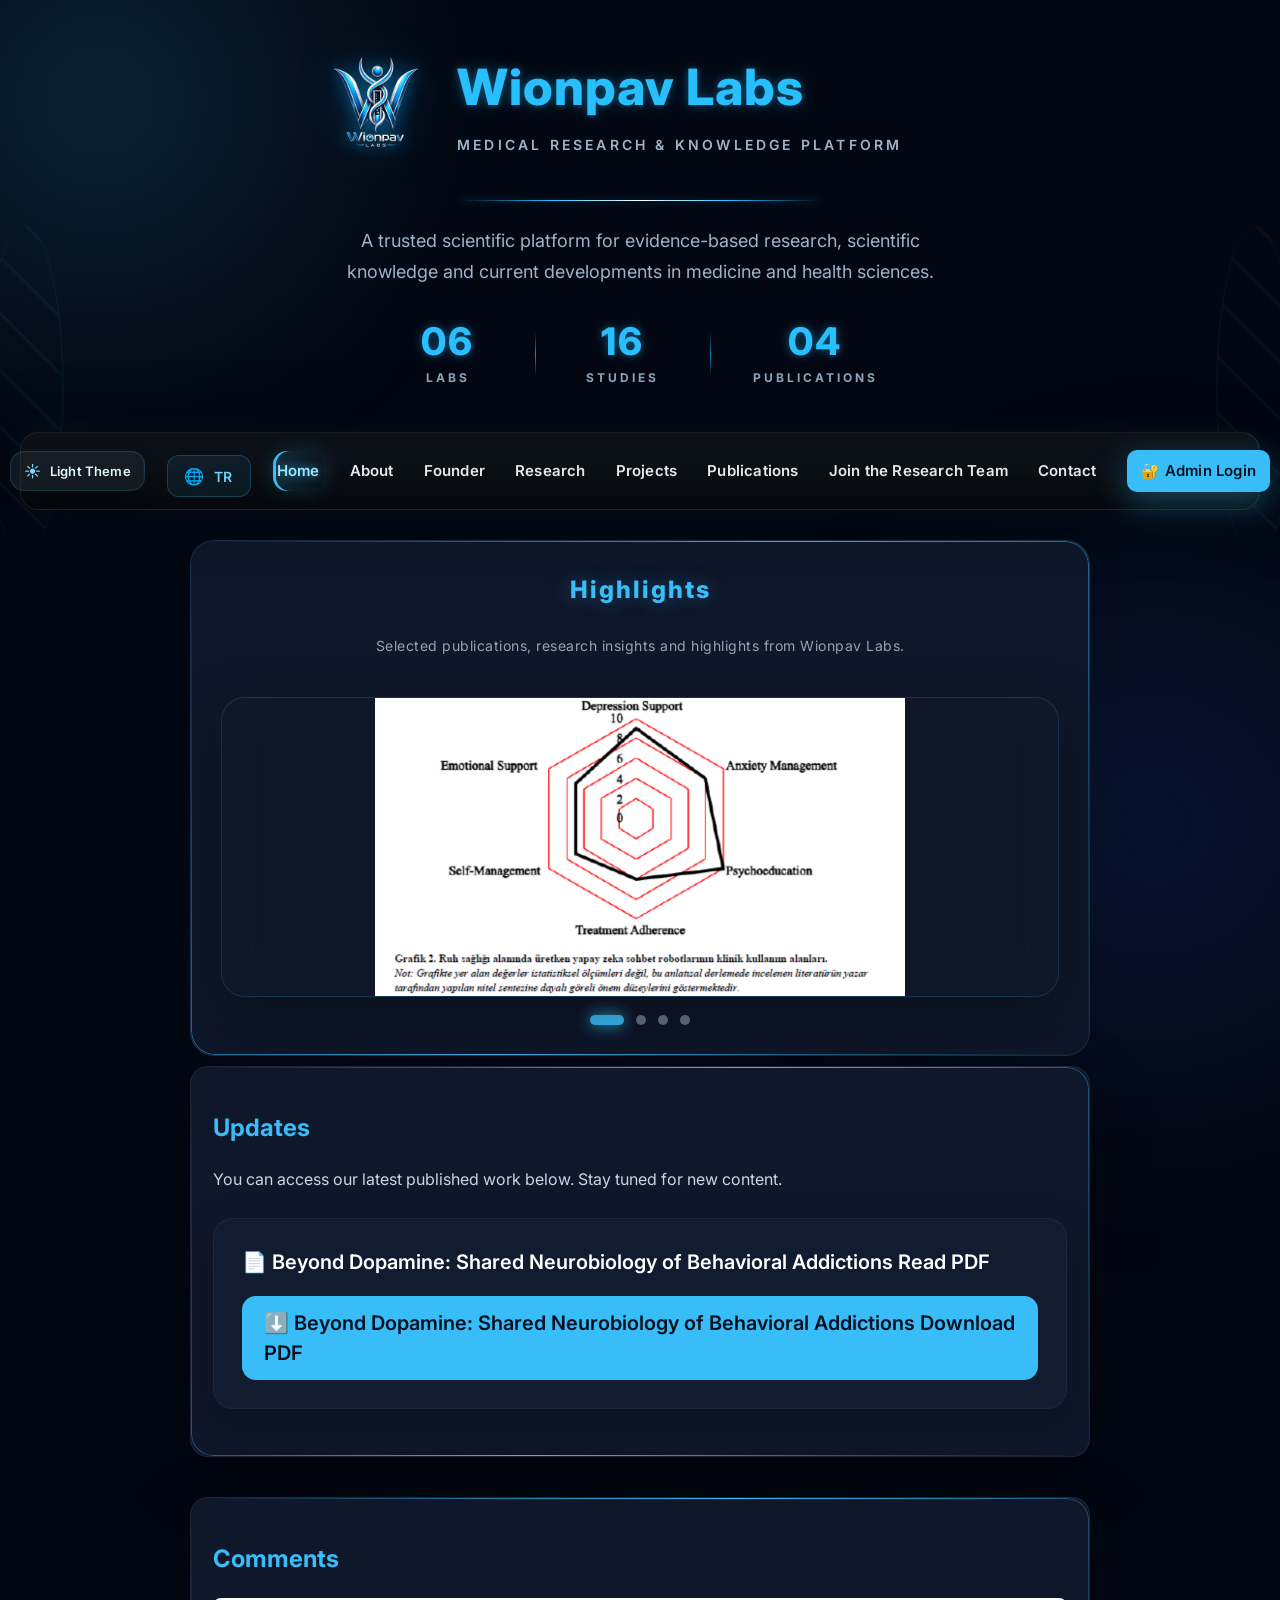
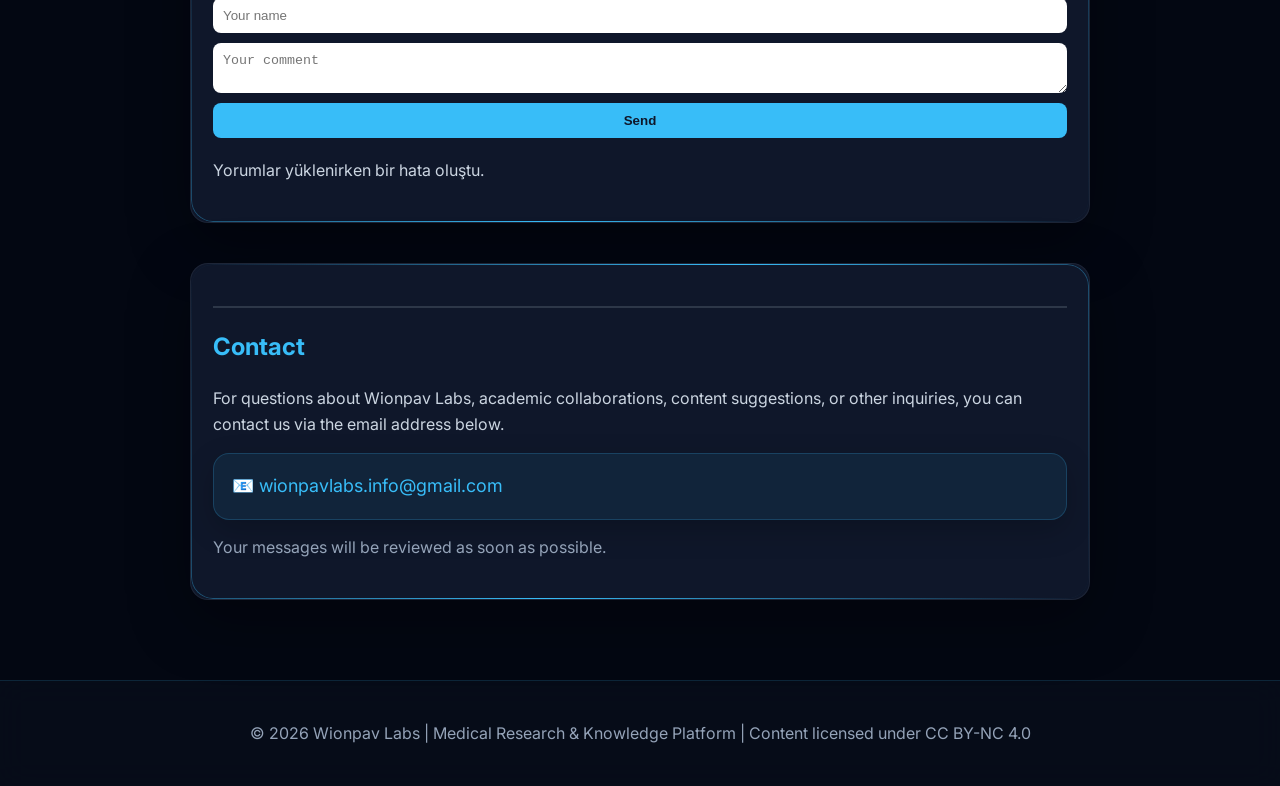
==== commit f3bf795d: "Update index.html" ====
--- a/index.html
+++ b/index.html
@@ -136,7 +136,7 @@
         <div class="brand-stat-divider"></div>
 
         <div class="brand-stat">
-            <strong>15</strong>
+            <strong>16</strong>
             <span data-i18n="home.brand.studies">STUDIES</span>
         </div>
 
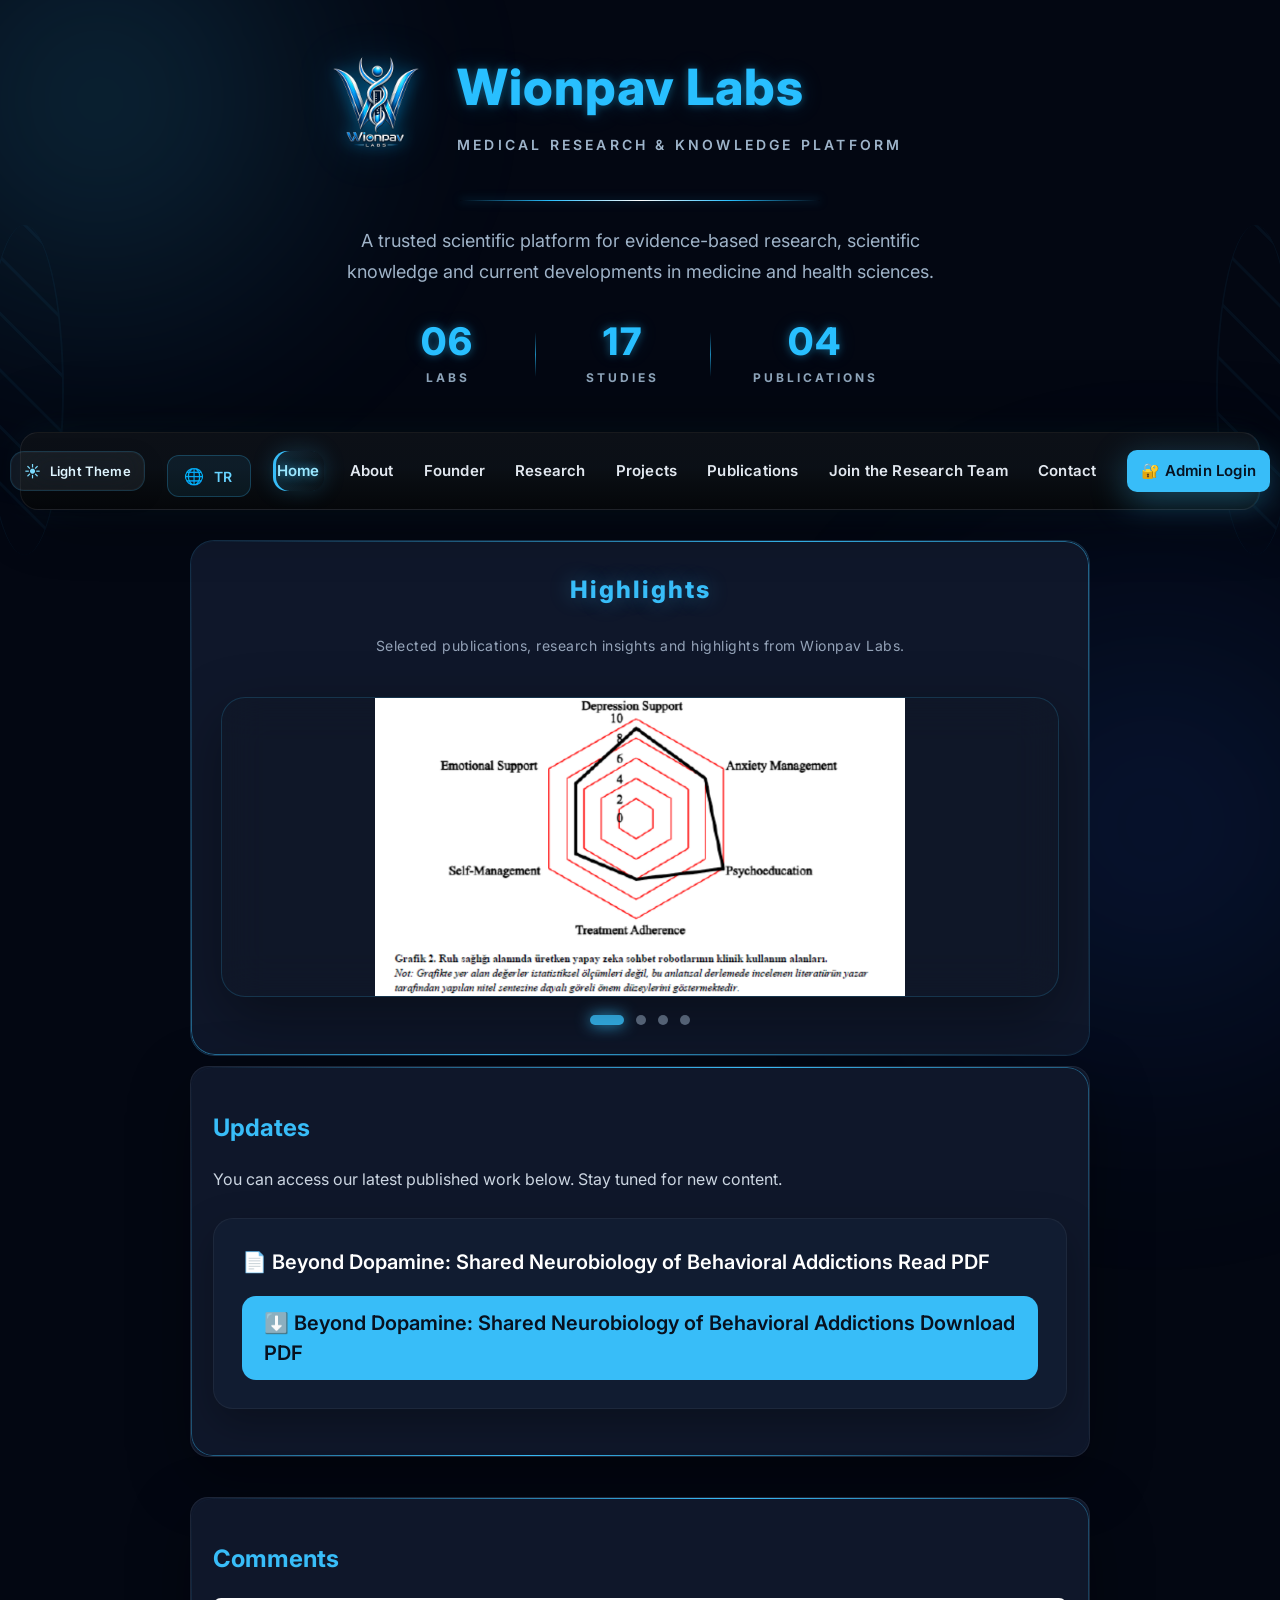
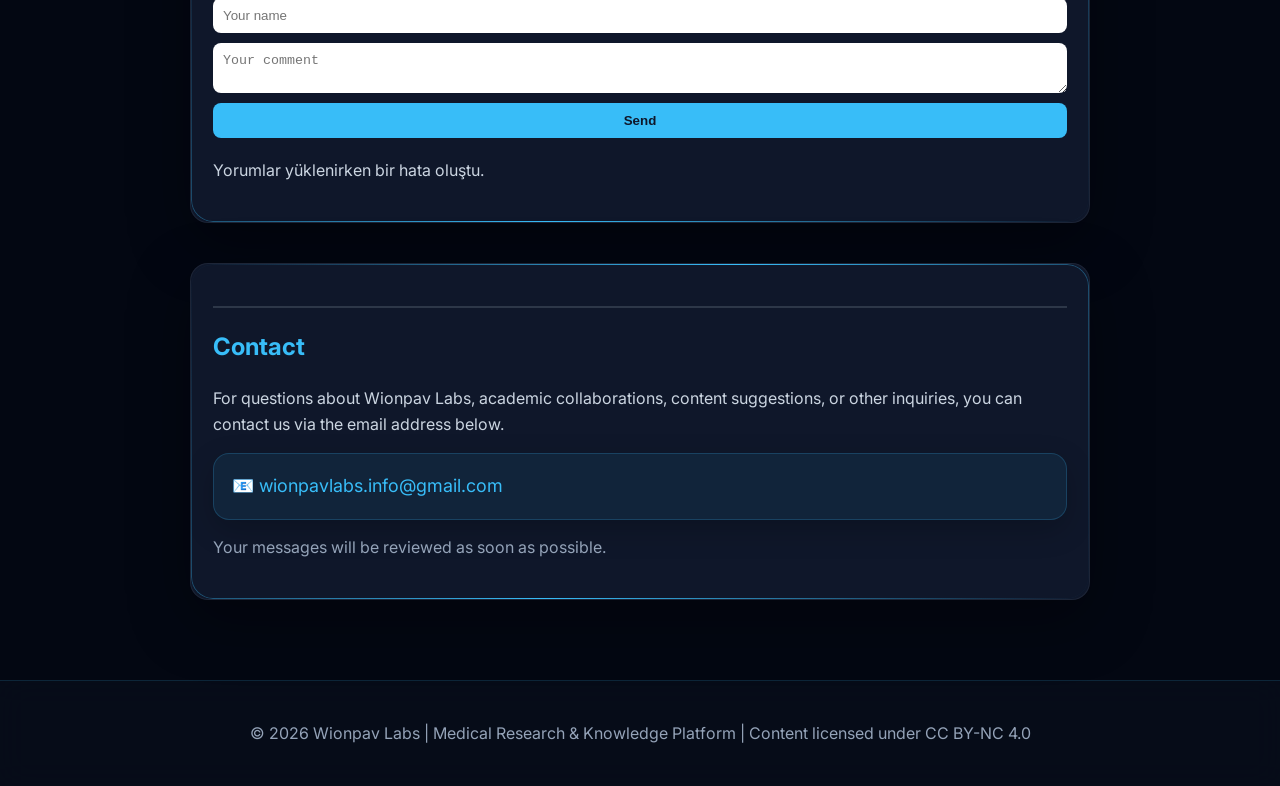
==== commit 936d79e3: "Update index.html" ====
--- a/index.html
+++ b/index.html
@@ -136,7 +136,7 @@
         <div class="brand-stat-divider"></div>
 
         <div class="brand-stat">
-            <strong>16</strong>
+            <strong>17</strong>
             <span data-i18n="home.brand.studies">STUDIES</span>
         </div>
 
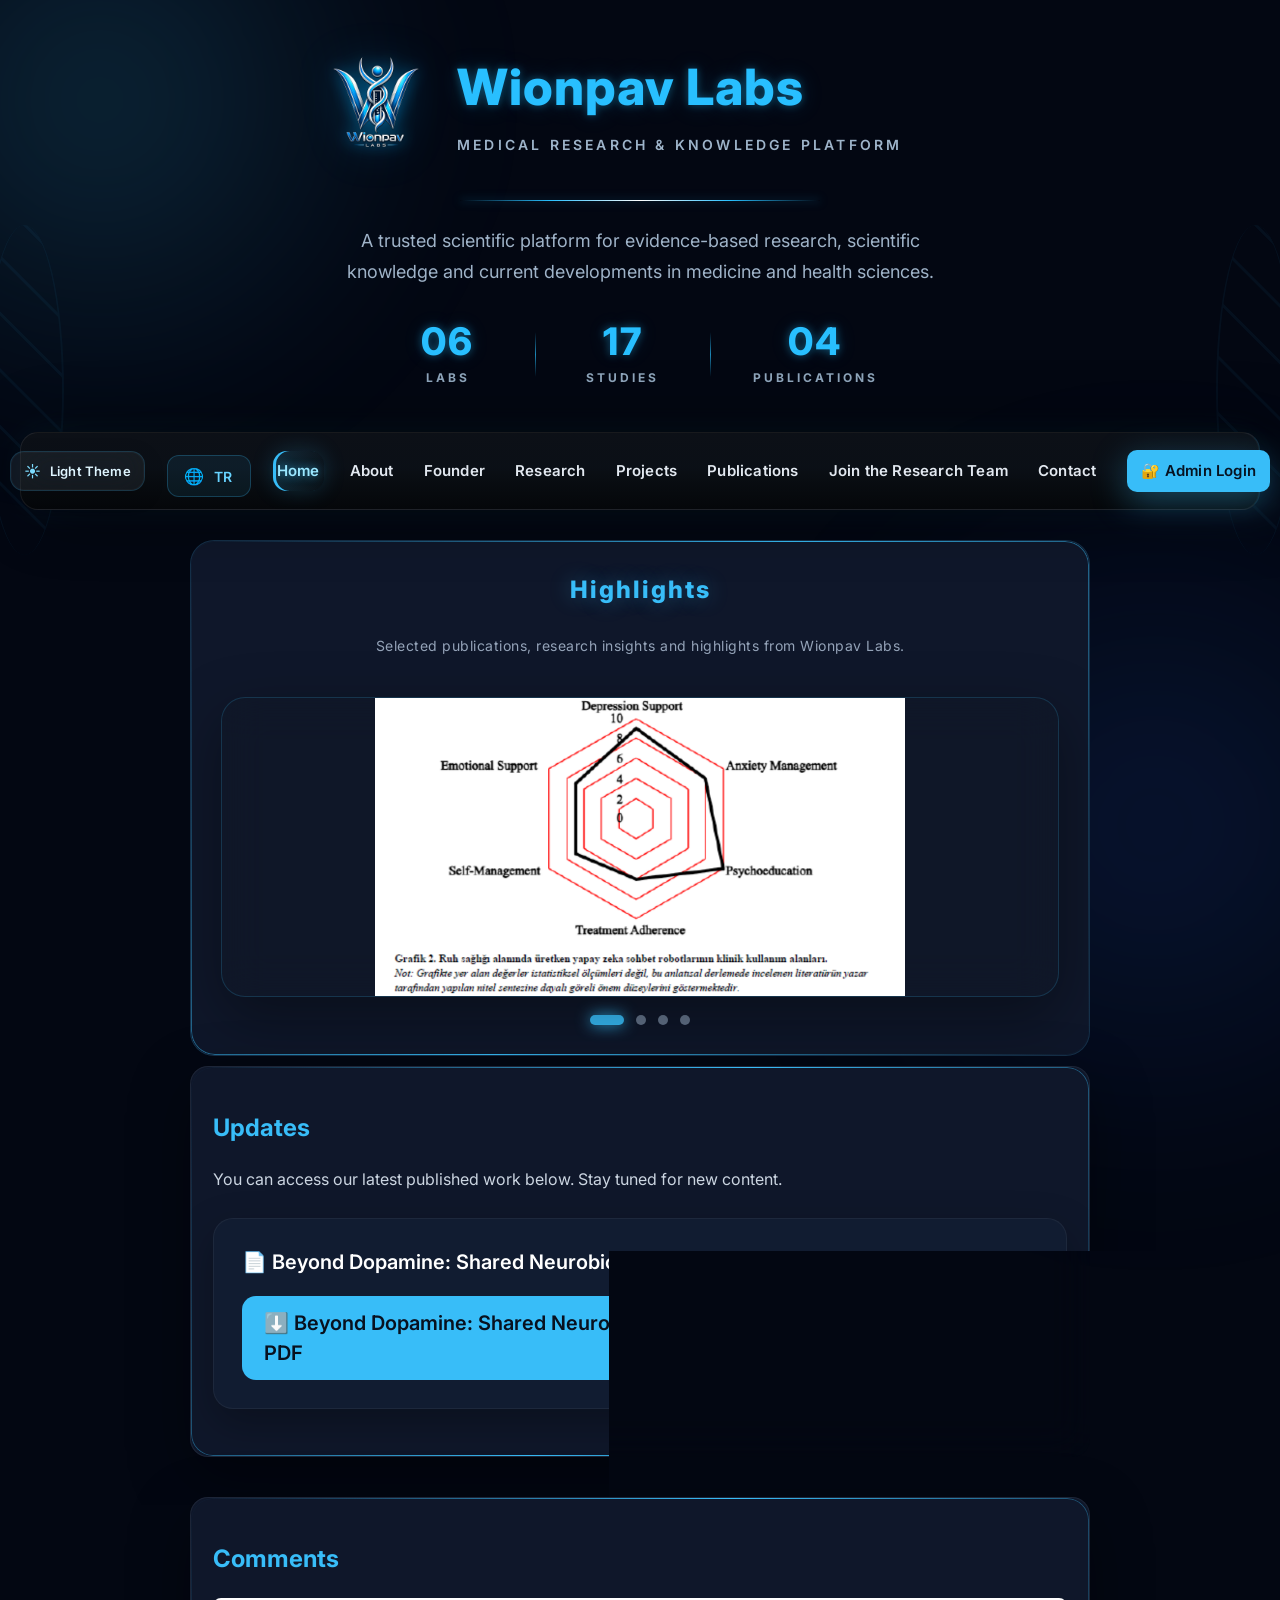
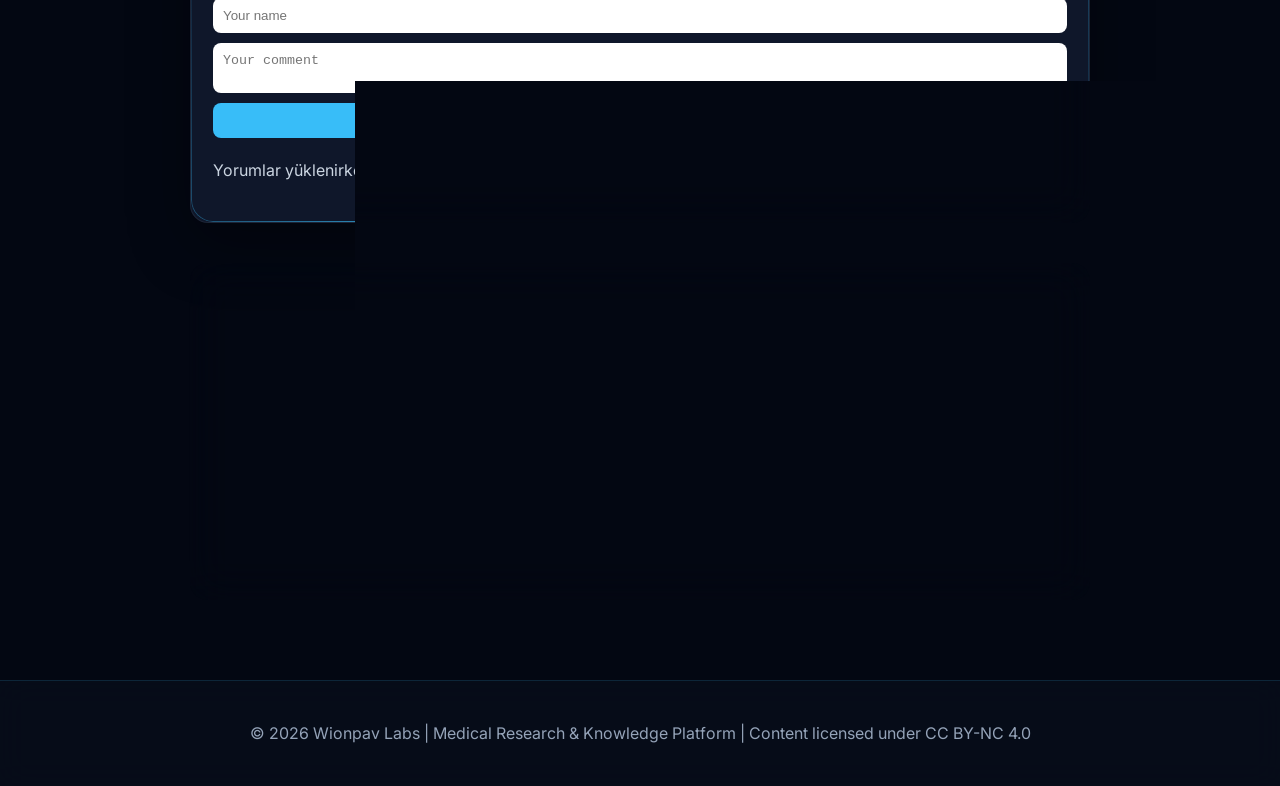
==== commit 8f1d1807: "Update index.html" ====
--- a/index.html
+++ b/index.html
@@ -2,13 +2,13 @@
 <html lang="tr">
 <head>
     <!-- Google tag (gtag.js) -->
-<script async src="https://www.googletagmanager.com/gtag/js?id=G-VSMF2XPXTD"></script>
+<script async src="https://www.googletagmanager.com/gtag/js?id=G-V9B7JBMYXG"></script>
 <script>
   window.dataLayer = window.dataLayer || [];
   function gtag(){dataLayer.push(arguments);}
   gtag('js', new Date());
 
-  gtag('config', 'G-VSMF2XPXTD');
+  gtag('config', 'G-V9B7JBMYXG');
 </script>
 
 <meta charset="UTF-8">
@@ -431,8 +431,10 @@
 setInterval(checkMaintenance,30000);
 
 const FIREBASE_URL =
-    "https://yorum-sistemimm-default-rtdb.europe-west1.firebasedatabase.app/comments.json";
-const RATING_URL = "https://yorum-sistemimm-default-rtdb.europe-west1.firebasedatabase.app/ratings";
+    "https://wionpav-labs-default-rtdb.europe-west1.firebasedatabase.app/comments.json";
+
+const RATING_URL =
+    "https://wionpav-labs-default-rtdb.europe-west1.firebasedatabase.app/ratings";
     
 // Her ziyaretçiye tek seferlik kimlik oluştur
 let userId = localStorage.getItem("ratingUserId");
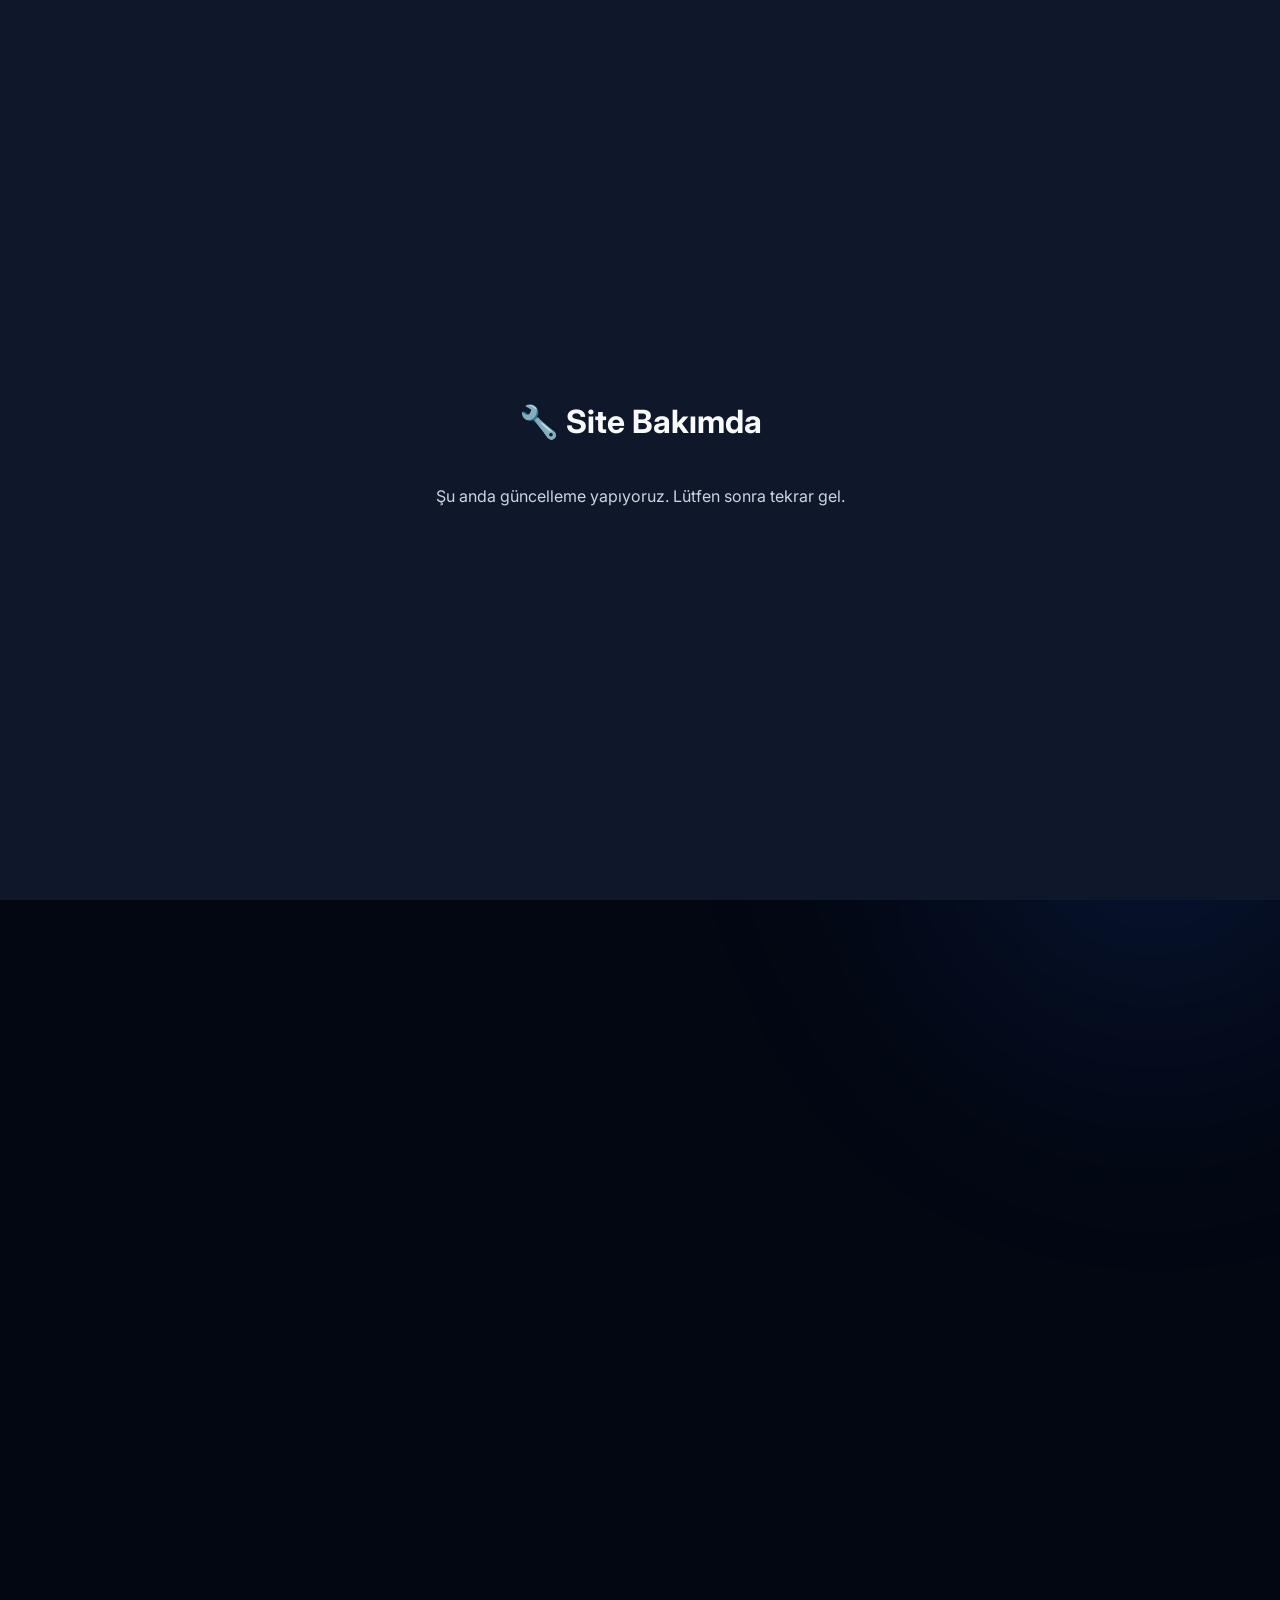
==== commit 9d79f29b: "Update index.html" ====
--- a/index.html
+++ b/index.html
@@ -384,51 +384,7 @@
 
 <script>
 
-// BAKIM
-async function checkMaintenance() {
-    try {
-        const res = await fetch("maintenance.json?cache=" + Date.now());
-        const data = await res.json();
-
-        let maintenance = document.getElementById("maintenance");
-
-        if (data.maintenance) {
-
-            if (!maintenance) {
-                maintenance = document.createElement("div");
-                maintenance.id = "maintenance";
-
-                maintenance.innerHTML = `
-                    <h1>🔧 Site Bakımda</h1>
-                    <p>Şu anda güncelleme yapıyoruz. Lütfen sonra tekrar gel.</p>
-                `;
-
-                document.body.appendChild(maintenance);
-            }
-
-            maintenance.style.display = "flex";
-            document.body.classList.add("maintenance-active");
-            document.documentElement.style.overflow = "hidden";
-
-        } else {
-
-            if (maintenance) {
-                maintenance.remove();
-            }
-
-            document.body.classList.remove("maintenance-active");
-            document.documentElement.style.overflow = "";
-        }
-
-    } catch (e) {
-        console.error("Maintenance kontrolü başarısız:", e);
-    }
-}
-
-checkMaintenance();
-setInterval(checkMaintenance, 30000);
-checkMaintenance();
-setInterval(checkMaintenance,30000);
+
 
 const FIREBASE_URL =
     "https://wionpav-labs-default-rtdb.europe-west1.firebasedatabase.app/comments.json";
